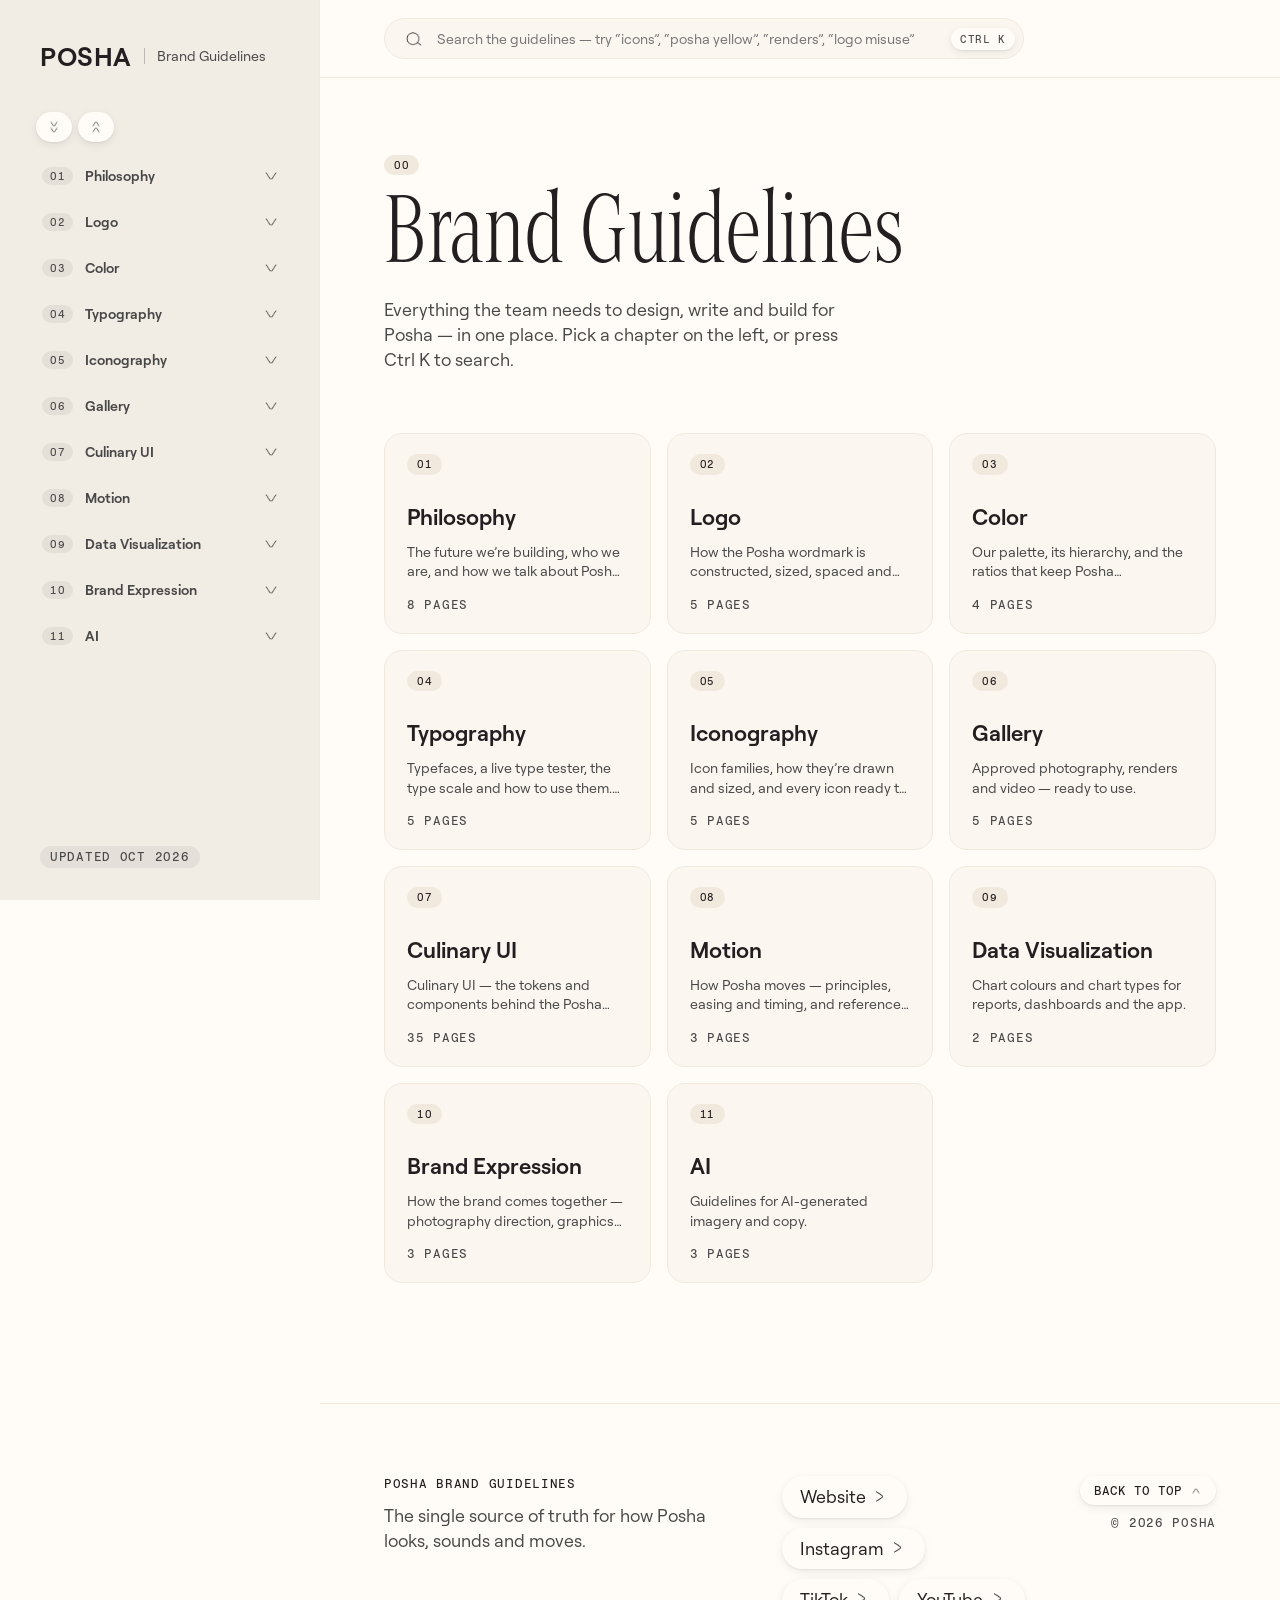
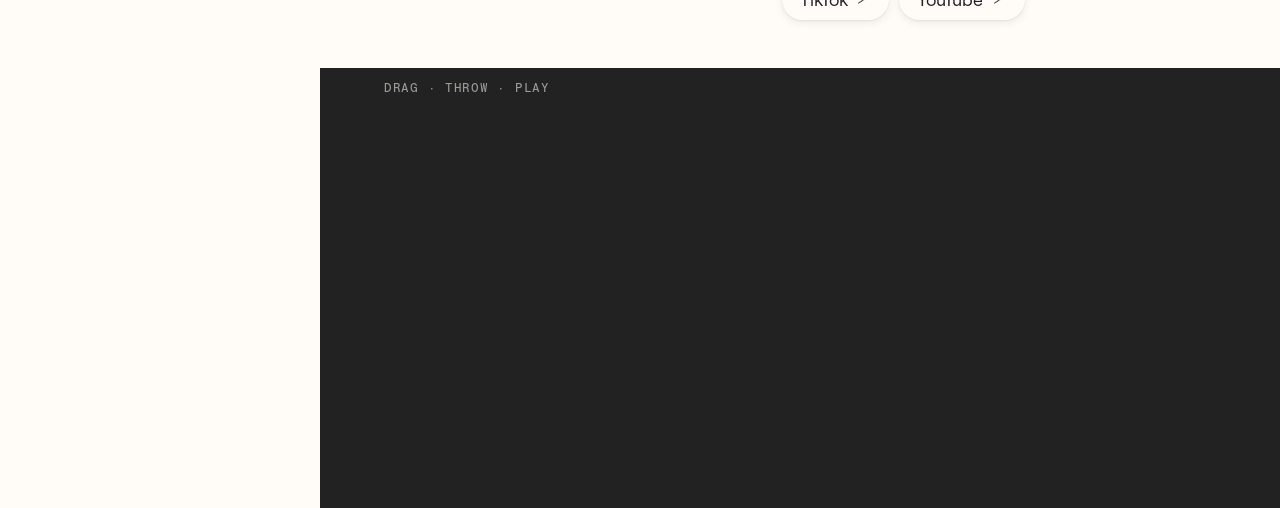
==== code/index.html @ fef98380 "Restyle the guide after the Posha app - Sidebar: light cream panel, one list, mono chapter chips, ra" ====
<!doctype html>
<html lang="en">
<head>
  <meta charset="utf-8">
  <meta name="viewport" content="width=device-width, initial-scale=1">
  <title>Posha Brand Guidelines</title>
  <meta name="description" content="Everything the team needs to design, write and build for Posha — logo, colour, typography, iconography, UI system and more.">
  <!-- Link previews (Slack, WhatsApp, iMessage, LinkedIn, X) -->
  <meta property="og:type" content="website">
  <meta property="og:site_name" content="Posha">
  <meta property="og:title" content="Posha Brand Guidelines">
  <meta property="og:description" content="Everything the team needs to design, write and build for Posha — logo, colour, typography, iconography, UI system and more.">
  <meta property="og:url" content="https://posha-brand-guidelines.vercel.app/">
  <meta property="og:image" content="https://posha-brand-guidelines.vercel.app/code/og-image.png">
  <meta property="og:image:width" content="1200">
  <meta property="og:image:height" content="630">
  <meta property="og:image:alt" content="The Posha wordmark in off-white on black, above the words Brand Guidelines">
  <meta name="twitter:card" content="summary_large_image">
  <meta name="twitter:image" content="https://posha-brand-guidelines.vercel.app/code/og-image.png">
  <link rel="icon" href="data:image/svg+xml,%3Csvg xmlns='http://www.w3.org/2000/svg' viewBox='0 0 32 32'%3E%3Crect width='32' height='32' rx='6' fill='%23231F20'/%3E%3Ctext x='16' y='22' font-family='Arial' font-weight='700' font-size='16' fill='%23FFFCF8' text-anchor='middle'%3EP%3C/text%3E%3C/svg%3E">
  <link rel="preload" href="../assets/fonts/EpikaSerifExtraCondensedPremium-Light.otf" as="font" type="font/otf" crossorigin>
  <link rel="preload" href="../assets/fonts/Roobert-Regular.otf" as="font" type="font/otf" crossorigin>
  <link rel="stylesheet" href="css/styles.css">
</head>
<body>
  <!-- Mobile top bar -->
  <header class="topbar">
    <a class="brand" href="#/" data-brand></a>
    <button class="icon-btn" id="menuBtn" aria-label="Open navigation">
      <svg viewBox="0 0 24 24" width="22" height="22"><path d="M3 7h18M3 12h18M3 17h18" stroke="currentColor" stroke-width="1.6" fill="none"/></svg>
    </button>
  </header>

  <!-- Sidebar -->
  <aside class="sidebar" id="sidebar">
    <a class="brand" href="#/" data-brand></a>
    <button class="search-trigger" id="searchBtn" type="button">
      <span class="licon licon--search" aria-hidden="true"></span>
      <span>Search</span>
      <kbd>Ctrl K</kbd>
    </button>
    <div class="nav-tools" role="group" aria-label="Menu">
      <button type="button" class="nav-all" data-nav-all="open" title="Expand all" aria-label="Expand all"><span class="licon licon--down" aria-hidden="true"></span><span class="licon licon--down" aria-hidden="true"></span></button>
      <button type="button" class="nav-all" data-nav-all="close" title="Collapse all" aria-label="Collapse all"><span class="licon licon--up" aria-hidden="true"></span><span class="licon licon--up" aria-hidden="true"></span></button>
    </div>
    <nav class="nav" id="nav" aria-label="Guidelines"></nav>
    <div class="sidebar-foot" id="sidebarFoot"></div>
  </aside>
  <div class="scrim" id="scrim"></div>

  <!-- Site-wide search bar (on every page) -->
  <div class="appbar">
    <div class="site-search" id="siteSearch">
      <label class="site-search-box">
        <span class="licon licon--search" aria-hidden="true"></span>
        <input id="searchInput" type="search" placeholder="Search the guidelines — try “icons”, “posha yellow”, “renders”, “logo misuse”" autocomplete="off"
          role="combobox" aria-expanded="false" aria-controls="searchResults" aria-label="Search the guidelines">
        <kbd>Ctrl K</kbd>
      </label>
      <ul class="search-results" id="searchResults" role="listbox" hidden></ul>
    </div>
  </div>

  <!-- Content -->
  <main class="main" id="main">
    <div class="loading">Loading…</div>
  </main>

  <!-- Footer + icon playground (same on every page) -->
  <footer class="site-footer" id="siteFooter"></footer>

  <!-- Lightbox -->
  <div class="lightbox" id="lightbox" hidden>
    <button class="lb-btn lb-close" data-lb="close" aria-label="Close">&times;</button>
    <button class="lb-btn lb-prev" data-lb="prev" aria-label="Previous">&#8592;</button>
    <div class="lb-stage" id="lbStage"></div>
    <button class="lb-btn lb-next" data-lb="next" aria-label="Next">&#8594;</button>
    <div class="lb-bar"><span id="lbCaption"></span><a id="lbOpen" target="_blank" rel="noopener">Open original <span class="licon" aria-hidden="true"></span></a></div>
  </div>

  <div class="toast" id="toast"></div>

  <script src="js/app.js"></script>
</body>
</html>
---- code/css/styles.css ----
/* ==========================================================================
   Posha Brand Portal — styles
   Brand fonts live in /assets/fonts. Swap fonts/colors in :root.
   Visual language follows the Posha app: warm off-white paper, soft rounded
   container cards, pill segmented controls with a raised white selection,
   Roobert Mono labels (always in caps), circular thumbnails.
   ========================================================================== */

/* Epika Serif Extra Condensed — H1 / H2 and accents */
@font-face { font-family: 'Epika Condensed'; src: url('../../assets/fonts/EpikaSerifExtraCondensedPremium-Light.otf') format('opentype'); font-weight: 400; font-style: normal; font-display: swap; }
@font-face { font-family: 'Epika Condensed'; src: url('../../assets/fonts/EpikaSerifExtraCondensedPremium-LightItalic.otf') format('opentype'); font-weight: 400; font-style: italic; font-display: swap; }

/* Roobert — headings and body (regular + bold) */
@font-face { font-family: 'Roobert'; src: url('../../assets/fonts/Roobert-Regular.otf') format('opentype'); font-weight: 400 500; font-style: normal; font-display: swap; }
@font-face { font-family: 'Roobert'; src: url('../../assets/fonts/Roobert-RegularItalic.otf') format('opentype'); font-weight: 400 500; font-style: italic; font-display: swap; }
@font-face { font-family: 'Roobert'; src: url('../../assets/fonts/Roobert-SemiBold.otf') format('opentype'); font-weight: 600 700; font-style: normal; font-display: swap; }
@font-face { font-family: 'Roobert'; src: url('../../assets/fonts/Roobert-SemiBoldItalic.otf') format('opentype'); font-weight: 600 700; font-style: italic; font-display: swap; }
/* Roobert Mono — labels and data, ALWAYS in caps (every mono rule below sets text-transform: uppercase) */
@font-face { font-family: 'Roobert Mono'; src: url('../../assets/fonts/RoobertMono-Medium.otf') format('opentype'); font-weight: 400 500; font-display: swap; }

:root {
  --font-display: 'Epika Condensed', 'Times New Roman', serif;
  --font-ui: 'Roobert', system-ui, -apple-system, 'Segoe UI', sans-serif;
  --font-text: 'Roobert', system-ui, -apple-system, 'Segoe UI', sans-serif;
  --font-mono: 'Roobert Mono', ui-monospace, Consolas, monospace;

  /* Type scale (Typography → Type Scale). 1rem = 16px */
  --fs-h1: 6rem;     --lh-h1: 1;      /* Epika */
  --fs-h2: 4.5rem;   --lh-h2: 1.1;    /* Epika */
  --fs-h3: 2.88rem;  --lh-h3: 1.1;    /* Roobert · Epika Italic */
  --fs-h4: 2.13rem;  --lh-h4: 1.3;    /* Roobert · Epika · Epika Italic */
  --fs-h5: 1.75rem;  --lh-h5: 1.3;    /* Roobert · Epika */
  --fs-lead: 1.38rem; --lh-lead: 1.3;
  --fs-base: 1.1rem;  --lh-base: 1.4;
  --fs-small: 0.88rem; --lh-small: 1.4;
  --fs-mono: 0.88rem; --lh-mono: 1.4;       /* Roobert Mono */
  --fs-caption: 0.75rem; --lh-caption: 1.3; /* Roobert Mono */
  --fs-micro: 0.65rem; --lh-micro: 1.4;     /* Roobert Mono */
  --track-mono: .06em;

  /* Brand palette (see database/sections/03-color.js) */
  --posha-white: #FFFCF8;   /* Primary Palette: Off-White */
  --posha-yellow: #FFBD00;
  --mid-grey: #484848;
  --light-grey: #F1F2ED;
  --warm-neutral: #F1E9DE;
  --cream: #F1ECE4;          /* Primary Palette: Cream */
  --black: #232222;          /* Primary Palette: Black */
  --paprika: #FF7600;
  --mint: #96FF94;

  --jet-black: #231F20;      /* wordmark black */
  --dark-olive: #2F3600;
  --alert-red: #FF2E20;

  /* Everything below maps to a brand colour — no off-palette values anywhere */
  --ink: var(--jet-black);
  --ink-2: var(--mid-grey);
  --muted: var(--mid-grey);
  --faint: var(--mid-grey);
  --line: var(--warm-neutral);
  --line-strong: var(--mid-grey);
  --paper: var(--posha-white);
  --sidebar: var(--jet-black);
  --hover: var(--light-grey);
  --active: var(--warm-neutral);
  --active-bar: var(--jet-black);
  --tabbar: var(--mid-grey);
  --surface: var(--light-grey);  /* image tiles, empty boxes */
  --do: var(--dark-olive);
  --dont: var(--alert-red);
  --shadow: rgba(35, 31, 32, .1); /* Jet Black at low opacity */
  --overlay: rgba(35, 31, 32, .92);

  /* App surfaces (tints of brand colours) */
  --card: color-mix(in srgb, var(--warm-neutral) 32%, var(--posha-white));      /* container cards */
  --track: var(--warm-neutral);                                                   /* segmented-control track */
  --tip: color-mix(in srgb, var(--mint) 14%, color-mix(in srgb, var(--dark-olive) 8%, var(--posha-white)));       /* sage "Prep tip" band */
  --tip-line: color-mix(in srgb, var(--mint) 22%, color-mix(in srgb, var(--dark-olive) 16%, var(--posha-white)));
  --alert: color-mix(in srgb, var(--paprika) 7%, var(--posha-white));            /* "Soaking alert" card */
  --alert-line: color-mix(in srgb, var(--paprika) 60%, var(--posha-white));
  --lift: 0 1px 2px rgba(35, 31, 32, .08), 0 3px 10px rgba(35, 31, 32, .07);    /* raised pills & buttons */

  /* Shapes */
  --r-card: 18px;
  --r-inner: 12px;
  --r-tag: 6px;
  --r-pill: 999px;

  --sidebar-w: 320px;
  --gutter: clamp(24px, 5vw, 80px);
  --indent: 38px;
}

*, *::before, *::after { box-sizing: border-box; }
html { -webkit-text-size-adjust: 100%; scroll-behavior: smooth; }
body {
  margin: 0;
  background: var(--paper);
  color: var(--ink);
  font: var(--fs-base)/var(--lh-base) var(--font-ui);
  -webkit-font-smoothing: antialiased;
}
body.no-scroll { overflow: hidden; }
img, video, iframe { display: block; max-width: 100%; }
a { color: inherit; }
button { font: inherit; color: inherit; background: none; border: 0; padding: 0; cursor: pointer; }
code { font: 0.82em var(--font-mono); text-transform: uppercase; letter-spacing: .03em; background: var(--surface); padding: 0.12em 0.4em; border-radius: var(--r-tag); word-break: break-all; }
p { margin: 0; }
p + p { margin-top: 1em; }
[hidden] { display: none !important; }

/* Roobert Mono · Caption */
.num {
  font: 400 var(--fs-caption)/1 var(--font-mono);
  text-transform: uppercase;
  color: var(--faint);
  letter-spacing: var(--track-mono);
  font-variant-numeric: tabular-nums;
}

/* ---- Brand --------------------------------------------------------------- */
.brand { display: inline-flex; align-items: center; text-decoration: none; height: 32px; }
.logo-text { font: 700 26px/1 var(--font-ui); letter-spacing: 0.02em; }
.logo-img { height: 24px; width: auto; }
.brand.has-logo .logo-text { display: none; }

/* ---- Sidebar ------------------------------------------------------------- */
.sidebar {
  position: fixed;
  inset: 0 auto 0 0;
  width: var(--sidebar-w);
  background: var(--sidebar);
  padding: 40px 28px 32px 32px;
  overflow-y: auto;
  display: flex;
  flex-direction: column;
  z-index: 30;
  scrollbar-width: thin;
  scrollbar-color: var(--mid-grey) var(--jet-black);
}
.sidebar > .brand { margin-bottom: 56px; margin-left: 8px; color: var(--posha-white); }

.search-trigger {
  display: flex; align-items: center; gap: 10px;
  width: 100%;
  margin-bottom: 16px;
  padding: 11px 16px;
  background: var(--paper);
  border: 1px solid var(--line);
  border-radius: var(--r-pill);
  color: var(--muted);
  font-size: var(--fs-small);
  text-align: left;
  transition: border-color .15s;
}
.search-trigger:hover { border-color: var(--line-strong); color: var(--ink); }
.search-trigger { display: none; } /* desktop has the search bar at the top; the menu button shows it on mobile */
.search-trigger span { flex: 1; }
.search-trigger kbd { font: var(--fs-micro) var(--font-mono); text-transform: uppercase; letter-spacing: var(--track-mono); color: var(--faint); }

/* Nav groups are small container cards, like the app's "Container A / B" */
.nav-group { background: var(--paper); border-radius: 14px; overflow: hidden; }
.nav-group + .nav-group { margin-top: 8px; }
.nav-head { display: flex; align-items: stretch; min-height: 52px; }
.nav-title {
  flex: 1;
  display: flex; align-items: center;
  padding: 0 0 0 18px;
  font-weight: 600; font-size: var(--fs-small);
  text-decoration: none;
}
.nav-toggle { width: 48px; display: grid; place-items: center; color: var(--ink); transition: transform .25s; }
.nav-head:hover { background: var(--hover); }
.open > .nav-head .nav-toggle { transform: rotate(180deg); }

.nav-sub-wrap { display: grid; grid-template-rows: 0fr; transition: grid-template-rows .28s ease; }
.open > .nav-sub-wrap { grid-template-rows: 1fr; }
.nav-sub { list-style: none; margin: 0; padding: 0 6px; overflow: hidden; }
.nav-sub > li + li { margin-top: 2px; }
.nav-sub > li:last-child { margin-bottom: 6px; } /* a margin, not padding, so the collapsed list closes fully */
.nav-sub > li > a {
  position: relative;
  display: block;
  padding: 9px 12px;
  border-radius: 10px;
  font-size: var(--fs-small);
  line-height: var(--lh-small);
  text-decoration: none;
  color: var(--ink-2);
  transition: background .15s;
}
.nav-sub > li > a:hover { background: var(--hover); color: var(--ink); }
.nav-sub > li > a.active { background: var(--active); color: var(--ink); font-weight: 600; }
/* grouped pages (page.group): a collapsible heading with its pages nested underneath */
.nav-grp-head {
  position: relative; display: block; width: 100%; padding: 9px 30px 9px 12px; border: 0; border-radius: 10px;
  background: none; text-align: left; font: 500 var(--fs-small)/var(--lh-small) var(--font-ui); color: var(--ink); cursor: pointer;
}
.nav-grp-head:hover { background: var(--hover); }
.nav-grp-head::after {
  content: ''; position: absolute; right: 14px; top: 50%;
  width: 6px; height: 6px; margin-top: -4px;
  border-right: 1.5px solid currentColor; border-bottom: 1.5px solid currentColor;
  transform: rotate(-45deg); opacity: .55; transition: transform .25s;
}
.nav-grp.is-open > .nav-grp-head::after { transform: rotate(45deg); margin-top: -5px; }
.nav-grp-wrap { display: grid; grid-template-rows: 0fr; transition: grid-template-rows .28s ease; }
.nav-grp.is-open > .nav-grp-wrap { grid-template-rows: 1fr; }
.nav-grp .nav-sub { margin: 0 0 0 18px; padding: 0 0 0 8px; border-left: 1px solid var(--line); }
.nav-grp .nav-sub > li:first-child { margin-top: 2px; }

/* pages with a third level get a small caret that turns down when open */
.nav-sub > li.has-kids > a { padding-right: 30px; }
.nav-sub > li.has-kids > a::after {
  content: ''; position: absolute; right: 14px; top: 50%;
  width: 6px; height: 6px; margin-top: -4px;
  border-right: 1.5px solid currentColor; border-bottom: 1.5px solid currentColor;
  transform: rotate(-45deg); opacity: .55; transition: transform .25s;
}
.nav-sub > li.is-open > a::after { transform: rotate(45deg); margin-top: -5px; }

/* Third level: a quiet tree — guide line, branch ticks, the active part in ink */
.nav-sub2-wrap { display: grid; grid-template-rows: 0fr; transition: grid-template-rows .28s ease; }
.nav-sub > li.is-open > .nav-sub2-wrap { grid-template-rows: 1fr; }
.nav-sub2 { list-style: none; margin: 0 0 0 22px; padding: 0 0 0 10px; overflow: hidden; border-left: 1px solid var(--line); }
.nav-sub2 li:first-child { margin-top: 4px; }
.nav-sub2 li:last-child { margin-bottom: 8px; }
.nav-sub2 a {
  position: relative; display: block;
  padding: 6px 10px; border-radius: 8px;
  font-size: var(--fs-small); line-height: 1.3;
  color: var(--mid-grey); text-decoration: none;
  transition: background .15s, color .15s;
}
.nav-sub2 a::before { content: ''; position: absolute; left: -11px; top: 50%; width: 8px; height: 1px; background: var(--line); transition: background .15s, width .15s; }
.nav-sub2 a:hover { background: var(--hover); color: var(--ink); }
.nav-sub2 a.active { color: var(--ink); font-weight: 500; background: var(--card); }
.nav-sub2 a.active::before { background: var(--ink); width: 10px; }

.sidebar-foot { margin-top: auto; padding: 32px 8px 0; }
.sidebar-foot .num { color: var(--warm-neutral); }

/* ---- Main ---------------------------------------------------------------- */
.main {
  margin-left: var(--sidebar-w);
  padding: 72px var(--gutter) 120px;
  min-height: 100vh;
  overflow-x: clip;
}
.loading { color: var(--faint); }

/* Hero — page title is H1 (Epika 6rem / 1.0) */
.hero { display: flex; flex-wrap: wrap; gap: 24px 64px; align-items: flex-end; } /* summary sits level with the foot of the title */
/* The title never shrinks below its longest word; once it and the summary can't share a row,
   the summary wraps underneath instead of overlapping the title. */
.hero-head { flex: 1 1 0; min-width: min-content; }
.hero > .hero-summary { flex: 0 1 480px; min-width: 0; padding-bottom: .35em; }
.hero .display {
  font: 400 var(--fs-h1)/var(--lh-h1) var(--font-display);
  letter-spacing: -0.005em;
  margin: 26px 0 0;
}
.hero-summary { color: var(--muted); font-size: var(--fs-base); line-height: var(--lh-base); }
.hero-summary a { color: var(--ink); }
.hero .crumb { color: var(--faint); }

.hero--stacked > .hero-head, .hero--stacked > .hero-summary { flex-basis: 100%; }
.hero--stacked .hero-summary { color: var(--ink-2); font-size: var(--fs-lead); line-height: var(--lh-lead); max-width: 460px; margin-top: 18px; }

/* Table of contents */
/* contents: a compact ruled index under the hero */
.toc { list-style: none; margin: 56px 0 0; padding: 0; display: grid; grid-template-columns: repeat(auto-fill, minmax(240px, 1fr)); column-gap: 32px; border-top: 1px solid var(--ink); }
.toc li { border-bottom: 1px solid var(--line); }
/* numbers sit on the optical centre of the title (a baseline match made the small mono numbers look dropped) */
.toc a { display: flex; align-items: center; gap: 14px; padding: 14px 0; font-size: var(--fs-base); line-height: var(--lh-base); text-decoration: none; }
.toc .num, .sub-title .num { flex: none; width: 22px; line-height: 1; position: relative; top: .08em; }
.toc a:hover { color: var(--muted); }

/* Sub-sections — titles are H5 Roobert */
.sub { margin-top: 56px; padding-top: 28px; border-top: 1px solid var(--line); scroll-margin-top: 24px; }
.sub-title { display: flex; align-items: center; gap: 18px; margin: 0; font-size: var(--fs-h5); line-height: var(--lh-h5); font-weight: 500; letter-spacing: -0.01em; }
.sub-summary { margin: 16px 0 0 var(--indent); color: var(--muted); max-width: 680px; }
.sub > .blocks { margin-top: 28px; padding-left: var(--indent); }
.section-intro { margin-top: 64px; }

.asset-hint {
  display: inline-block;
  margin: 10px 0 0 var(--indent);
  font: var(--fs-micro) var(--font-mono); text-transform: uppercase; letter-spacing: var(--track-mono);
  color: var(--faint);
  border: 1px dashed var(--line-strong);
  border-radius: var(--r-tag);
  padding: 3px 8px;
}
.view > .asset-hint { margin-left: 0; margin-top: 28px; }

.blocks > * + * { margin-top: 32px; }
.page-blocks { margin-top: 56px; }

/* Page parts (third-level sections, e.g. Iconography → Gradient Icons → Allergens) */
.part { margin-top: 88px; padding-top: 40px; border-top: 1px solid var(--line); scroll-margin-top: 96px; }
.hero + .part, .asset-hint + .part { margin-top: 64px; }
.part > .blocks { margin-top: 40px; padding-left: var(--indent); }

/* ---- Blocks -------------------------------------------------------------- */
.text { font-family: var(--font-text); }
.text--md { font-size: var(--fs-base); line-height: var(--lh-base); color: var(--ink-2); max-width: 760px; }
.text--lg { font-size: var(--fs-lead); line-height: var(--lh-lead); letter-spacing: 0.02em; color: var(--ink-2); max-width: 1080px; }
.text--sm { font-size: var(--fs-small); line-height: var(--lh-small); color: var(--muted); max-width: 640px; }
.block-heading { margin: 0; font-size: var(--fs-lead); line-height: var(--lh-lead); font-weight: 600; }
.blocks > * + .block-heading { margin-top: 56px; } /* .block-heading's margin reset otherwise glued it to the block above */
.blocks > .block-heading + * { margin-top: 16px; }
.blocks > .grid + .block-heading, .blocks > .links + .block-heading { margin-top: 64px; }
.blocks > .block-heading + .grid { margin-top: 24px; }

.figure { margin-left: 0; margin-right: 0; margin-bottom: 0; } /* top comes from the block rhythm */
.figure:first-child { margin-top: 0; }
.figure-media { position: relative; }
.figure--bg .figure-media { background: var(--bg); padding: var(--pad, clamp(24px, 5vw, 72px)); border-radius: var(--r-card); }
.figure--bg .figure-media img { width: 100%; height: auto; }
.figure--aspect .figure-media, .figure--video .figure-media { aspect-ratio: var(--aspect); }
.figure--video .figure-media { border-radius: var(--r-card); overflow: hidden; }
.figure--aspect img, .figure--aspect video, .figure--video video, .figure--video iframe { width: 100%; height: 100%; object-fit: contain; }
.figure--video iframe { border: 0; }
.figure-media .ph { min-height: 240px; }
figcaption { margin-top: 12px; font-size: var(--fs-small); line-height: var(--lh-small); color: var(--muted); }

/* Placeholder for missing media */
.ph {
  width: 100%; height: 100%;
  min-height: 140px;
  display: flex; flex-direction: column; align-items: center; justify-content: center; gap: 6px;
  padding: 16px;
  border: 1.5px dashed var(--line-strong);
  border-radius: var(--r-inner);
  background: repeating-linear-gradient(-45deg, var(--paper), var(--paper) 10px, var(--surface) 10px, var(--surface) 20px);
  color: var(--faint);
  text-align: center;
}
.ph-label { font-size: var(--fs-small); font-weight: 500; color: var(--muted); }
.ph code { background: none; font-size: var(--fs-micro); color: var(--faint); padding: 0; }

.empty { padding: 48px; border: 1.5px dashed var(--line-strong); border-radius: var(--r-card); text-align: center; color: var(--muted); }
.empty strong { display: block; color: var(--ink); margin-bottom: 6px; }

/* Media grid */
.grid { display: grid; grid-template-columns: repeat(var(--cols), minmax(0, 1fr)); gap: clamp(20px, 3.4vw, 64px) clamp(20px, 3vw, 56px); }
.tile { margin: 0; cursor: zoom-in; }
.tile-media { aspect-ratio: var(--ratio); display: flex; align-items: center; justify-content: center; overflow: hidden; }
.tile-media img, .tile-media video { width: 100%; height: 100%; object-fit: contain; transition: transform .35s ease; }
.tile:hover .tile-media img, .tile:hover .tile-media video { transform: scale(1.03); }
.tile:has(.ph) { cursor: default; }
.grid--card .tile-media { background: var(--card); border-radius: var(--r-card); }
.grid--card .tile-media img, .grid--card .tile-media video { object-fit: cover; }
.grid--cutout .tile-media img { object-fit: contain; }

/* Coded gallery tiles */
.tile--circle .tile-media img { border-radius: 50%; }
.tile--cover .tile-media { border-radius: var(--r-card); background: var(--card); }
.tile--cover .tile-media img, .tile--cover .tile-media video { object-fit: cover; }
/* Video tiles: poster + small play badge (plays muted on hover, click opens with sound) */
.tile--video .tile-media { position: relative; }
.tile--video .tile-media::after {
  content: ''; position: absolute; left: 14px; bottom: 14px; width: 34px; height: 34px; border-radius: 50%;
  background: rgba(35, 31, 32, .72) url("data:image/svg+xml,%3Csvg xmlns='http://www.w3.org/2000/svg' viewBox='0 0 24 24'%3E%3Cpath d='M9 7v10l8-5z' fill='%23FFFCF8'/%3E%3C/svg%3E") center / 20px no-repeat;
  pointer-events: none; transition: opacity .2s;
}
.tile--video:hover .tile-media::after { opacity: 0; }
.tile-cap { display: flex; flex-direction: column; gap: 3px; margin-top: 14px; }
.tile-code { font: 400 var(--fs-micro)/var(--lh-micro) var(--font-mono); text-transform: uppercase; letter-spacing: var(--track-mono); color: var(--mid-grey); }
.tile-title { font-size: var(--fs-small); line-height: 1.3; color: var(--ink); }

/* Gallery search */
.gsearch { max-width: 680px; }
.gsearch-box {
  display: flex; align-items: center; gap: 12px;
  padding: 0 8px 0 18px;
  background: var(--paper);
  border: 1px solid var(--line-strong);
  border-radius: var(--r-pill);
  transition: box-shadow .15s;
}
.gsearch-box:focus-within { box-shadow: 0 0 0 1.5px var(--ink); }
.gsearch-box input { flex: 1; min-width: 0; padding: 13px 0; border: 0; outline: none; background: none; font: var(--fs-base) var(--font-ui); color: var(--ink); }
.gsearch-box input::-webkit-search-cancel-button { display: none; }
.gsearch-clear { width: 36px; height: 36px; border-radius: 50%; font-size: 22px; color: var(--mid-grey); }
.gsearch-clear:hover { background: var(--hover); }
.gsearch-status { display: flex; flex-wrap: wrap; align-items: center; gap: 8px; min-height: 0; margin-top: 12px; font-size: var(--fs-small); color: var(--mid-grey); }
.gsearch-status:empty { margin-top: 0; }
.gsearch-chip { padding: 5px 12px; background: var(--track); border-radius: var(--r-pill); font-size: var(--fs-small); transition: background .15s, box-shadow .15s; }
.gsearch-chip em { font: normal var(--fs-micro) var(--font-mono); text-transform: uppercase; letter-spacing: var(--track-mono); margin-left: 4px; }
.gsearch-chip.is-on { background: var(--posha-white); color: var(--ink); box-shadow: var(--lift), inset 0 0 0 1px var(--line); }
.gsearch + .tabs { margin-top: 32px; }

/* Tabs */
.tab-bar { display: flex; gap: 36px; overflow-x: auto; scrollbar-width: none; }
.tab { white-space: nowrap; padding: 12px 0 10px; border-bottom: 2px solid transparent; font-size: var(--fs-base); }
/* Line tabs = the app's segmented control: warm track, raised white pill on the active tab */
.tabs--line > .tab-bar { display: flex; width: fit-content; max-width: 100%; gap: 2px; padding: 4px; background: var(--track); border-radius: var(--r-pill); }
.tabs--line .tab { padding: 9px 20px; border: 0; border-radius: var(--r-pill); color: var(--mid-grey); font-size: var(--fs-small); transition: background .2s, color .2s, box-shadow .2s; }
.tabs--line .tab:hover { color: var(--ink); }
.tabs--line .tab.is-active { background: var(--posha-white); color: var(--ink); font-weight: 500; box-shadow: var(--lift); }
.tabs--line > .tab-panel { padding-top: 40px; }
.tabs--bar > .tab-bar { background: var(--tabbar); margin: 0 calc(-1 * var(--gutter)); padding: 0 var(--gutter); }
.tabs--bar .tab { color: var(--light-grey); }
.tabs--bar .tab:hover { color: var(--posha-white); }
.tabs--bar .tab.is-active { color: var(--posha-white); font-weight: 600; border-color: var(--posha-yellow); }
.tabs--bar > .tab-panel { padding-top: clamp(48px, 8vw, 120px); }

/* Columns */
.columns { display: grid; grid-template-columns: repeat(var(--cols), minmax(0, 1fr)); gap: 48px; }

/* Color swatches */
.swatches { display: grid; grid-template-columns: repeat(var(--cols), minmax(0, 1fr)); gap: 24px; }
.swatch { display: flex; flex-direction: column; text-align: left; border: 1px solid var(--line); border-radius: var(--r-card); overflow: hidden; background: var(--card); transition: transform .2s, box-shadow .2s; }
.swatch:hover { transform: translateY(-2px); box-shadow: 0 8px 24px var(--shadow); }
.swatch-chip { aspect-ratio: 4/3; border-bottom: 1px solid var(--line); }
.swatch-meta { display: flex; flex-direction: column; gap: 4px; padding: 14px 16px 16px; font-size: var(--fs-small); }
.swatch-meta strong { font-size: var(--fs-base); font-weight: 600; margin-bottom: 4px; }
.swatch-meta em { display: inline-block; width: 64px; font: normal var(--fs-micro) var(--font-mono); text-transform: uppercase; letter-spacing: var(--track-mono); color: var(--faint); }
.swatch-note { color: var(--muted); margin-top: 6px; }

/* Palette (brand colour blocks) — one rounded card per palette, like the app's containers */
.palette { display: flex; border-radius: var(--r-card); overflow: hidden; }
.pitem { display: flex; flex-direction: column; min-width: 0; }
.palette--weighted .chip { height: clamp(200px, 26vw, 380px); border: 1px solid var(--line); border-right-width: 0; }
.palette--weighted .pitem:first-child .chip { border-radius: var(--r-card) 0 0 var(--r-card); }
.palette--weighted .pitem:last-child .chip { border-right-width: 1px; border-radius: 0 var(--r-card) var(--r-card) 0; }
/* grid palettes: separate tiles with a gap and small corners (overrides the single rounded card above) */
/* up to --cols tiles per row, but never narrower than 150px — fewer columns instead of colliding values */
.palette--grid { display: grid; grid-template-columns: repeat(auto-fill, minmax(max(150px, calc((100% - (var(--cols) - 1) * 16px) / var(--cols) - 1px)), 1fr)); gap: 16px; border-radius: 0; overflow: visible; }
.palette--grid .chip { aspect-ratio: var(--ratio); border-radius: var(--r-tag); box-shadow: inset 0 0 0 1px rgba(35, 31, 32, .08); } /* hairline keeps White / Off-White visible */

/* name + old name */
.chip-head { display: flex; flex-direction: column; gap: 3px; }
.chip-alias { font-size: .82em; letter-spacing: .04em; text-transform: uppercase; opacity: .75; }
.chip--center .chip-head { align-items: center; text-align: center; }

/* Page-wide tint scale — a vertical slider fixed beside the colour blocks (same build as the icon size slider).
   Full colour at the top, lightest tint at the bottom; it fades in while a palette is on screen. */
.view.has-trail { padding-right: 64px; }
.trail {
  --t: 1; --pad: 14px;
  position: fixed; z-index: 9; top: 50%; right: max(12px, calc(var(--gutter) / 2 - 36px));
  display: flex; flex-direction: column; align-items: center; gap: 10px;
  padding: 12px 10px 10px 6px;
  background: rgba(255, 252, 248, .94); backdrop-filter: blur(8px);
  border: 1px solid var(--line); border-radius: 18px; box-shadow: var(--lift);
  opacity: 0; visibility: hidden; transform: translate(10px, -50%);
  transition: opacity .3s ease, transform .3s ease, visibility 0s linear .3s;
}
.trail.is-shown { opacity: 1; visibility: visible; transform: translate(0, -50%); transition: opacity .3s ease, transform .3s ease, visibility 0s; }
.trail-k, .trail-value { font: var(--fs-micro)/1 var(--font-mono); letter-spacing: var(--track-mono); text-transform: uppercase; color: var(--mid-grey); }
.trail-value { min-width: 4ch; text-align: center; color: var(--ink); }
.trail-scale { display: flex; gap: 6px; height: 240px; }
.trail-marks { position: relative; width: 24px; margin: var(--pad) 0; }
.trail-mark { position: absolute; right: 0; bottom: calc(var(--p) * 100%); height: 18px; padding: 0; transform: translateY(50%); }
.trail-mark em { font: normal var(--fs-micro)/18px var(--font-mono); letter-spacing: .02em; color: var(--mid-grey); transition: color .2s; }
.trail-mark:hover em, .trail-mark.is-on em { color: var(--ink); }
.trail-track { position: relative; width: 16px; background: var(--track); border-radius: 8px; overflow: hidden; cursor: ns-resize; touch-action: none; outline: none; }
.trail-track:focus-visible { box-shadow: 0 0 0 2px var(--ink); }
.trail-fill {
  position: absolute; left: 0; right: 0; bottom: 0;
  height: calc(var(--pad) * 2 + var(--t) * (100% - var(--pad) * 2));
  background: var(--ink); border-radius: 8px;
  transition: height .45s cubic-bezier(.34, 1.3, .5, 1);
}
.trail.is-dragging .trail-fill { transition: none; }
.trail-handle { position: absolute; left: 50%; top: 12px; width: 8px; height: 4px; margin-left: -4px; border-radius: 2px; background: var(--posha-white); }
.chip-values b { font-weight: inherit; }
.chip {
  position: relative;
  min-width: 0;
  display: flex; flex-direction: column; justify-content: space-between;
  padding: clamp(10px, 1.1vw, 18px);
  text-align: left;
  font: 400 clamp(10px, 0.82vw, 13px)/1.45 var(--font-mono);
  text-transform: uppercase;
  letter-spacing: 0.04em;
  cursor: copy;
  transition: background-color .45s ease, color .3s ease, filter .15s;
}
.chip--light { color: var(--jet-black); }
.chip--dark { color: var(--posha-white); }
/* Secondary palette: smaller, softer text so the colours lead (Jet Black / Posha White at reduced opacity) */
.palette--grid .chip { font-size: clamp(9px, 0.68vw, 11px); }
.palette--grid .chip-name { font-size: 1.1em; }
.palette .chip--light { color: rgba(35, 31, 32, 0.55); }
.palette .chip--dark { color: rgba(255, 252, 248, 0.62); }
.chip-name { text-transform: uppercase; font-size: 1.15em; line-height: 1.2; }
.chip-values { display: flex; flex-direction: column; }
.chip-values span { display: flex; } /* label column + value; long values (PMS) wrap at spaces */
.chip-values em { flex: none; }
.chip-values b { min-width: 0; overflow-wrap: anywhere; } /* last resort: wrap inside the tile, never over the edge */
.chip-values em { display: inline-block; min-width: 4.6em; font-style: normal; }
.palette--end .chip-values { align-self: flex-end; }
.chip--center .chip-head { align-self: center; }
.chip--center .chip-values { align-self: stretch; font-size: 0.78em; }
.chip--center .chip-values em { min-width: 3.6em; }
/* the app's floating white "Modify" pill */
.chip-copy {
  position: absolute; top: 10px; right: 10px;
  padding: 5px 10px;
  font: var(--fs-micro) var(--font-mono); letter-spacing: var(--track-mono); text-transform: uppercase;
  background: var(--posha-white); color: var(--ink);
  border-radius: var(--r-pill); box-shadow: var(--lift);
  opacity: 0; transition: opacity .15s;
  pointer-events: none;
}
.chip--center .chip-copy { display: none; }
.chip:hover, .gradient:hover { filter: brightness(1.03); }
.chip:hover .chip-copy, .gradient:hover .chip-copy { opacity: 1; }
.is-copied .chip-copy { opacity: 1; background: var(--ink); color: var(--posha-white); }
.is-copied .chip-copy::after { content: 'ied ✓'; }

/* Gradient cards */
.gcards { display: grid; grid-template-columns: repeat(var(--cols), minmax(0, 1fr)); gap: 28px 20px; max-width: 1180px; }
.gcard { margin: 0; }
.gcard-swatch { position: relative; display: block; width: 100%; aspect-ratio: 1.45; border-radius: var(--r-tag); overflow: hidden; cursor: copy; transition: transform .25s ease, box-shadow .25s ease; }
.gcard-swatch:hover { transform: translateY(-3px); box-shadow: 0 14px 30px var(--shadow); }
.gcard-swatch img { position: absolute; inset: 0; width: 100%; height: 100%; object-fit: cover; }
/* fine film grain */
.gcard-swatch::after {
  content: ''; position: absolute; inset: 0; pointer-events: none; opacity: .22; mix-blend-mode: overlay;
  background-image: url("data:image/svg+xml,%3Csvg xmlns='http://www.w3.org/2000/svg' width='160' height='160'%3E%3Cfilter id='n'%3E%3CfeTurbulence type='fractalNoise' baseFrequency='.9' numOctaves='2' stitchTiles='stitch'/%3E%3CfeColorMatrix values='0 0 0 0 0.5 0 0 0 0 0.5 0 0 0 0 0.5 0 0 0 1 0'/%3E%3C/filter%3E%3Crect width='100%25' height='100%25' filter='url(%23n)'/%3E%3C/svg%3E");
}
.gcard figcaption { display: flex; flex-direction: column; gap: 4px; margin-top: 12px; }
.gcard-num { font: var(--fs-caption) var(--font-mono); text-transform: uppercase; color: var(--ink); }
.gcard-stops { font: var(--fs-micro) var(--font-mono); letter-spacing: .04em; color: var(--mid-grey); text-transform: uppercase; }
.gcard-name { font-size: var(--fs-small); color: var(--ink); }
.gcard-swatch:hover .chip-copy { opacity: 1; }

/* Icon sets — icons sit on soft container cards */
.icon-group + .icon-group { margin-top: 72px; }
.icon-group-title { margin: 0 0 32px; font-size: var(--fs-h5); line-height: var(--lh-h5); font-weight: 400; letter-spacing: -0.01em; }
.icon-grid { display: grid; grid-template-columns: repeat(var(--cols), minmax(0, 1fr)); gap: clamp(14px, 2vw, 28px); max-width: 980px; }
.icon-card {
  position: relative;
  aspect-ratio: 1;
  display: flex; align-items: center; justify-content: center;
  background: var(--card);
  border: 1px solid var(--line);
  border-radius: var(--r-card);
  cursor: pointer;
  transition: background .2s, border-color .15s, box-shadow .2s;
  outline: none;
}
.icon-card:hover, .icon-card:focus-visible, .icon-card.is-open { background: var(--paper); box-shadow: 0 10px 28px var(--shadow); }
.icon-card:focus-visible { box-shadow: 0 0 0 2px var(--ink); }
.icon-card.is-open { z-index: 5; }
.icon-name {
  position: absolute; top: 12px; left: 14px; right: 14px;
  font: 400 var(--fs-micro)/1.3 var(--font-mono); letter-spacing: var(--track-mono); text-transform: uppercase;
  color: var(--faint);
  white-space: nowrap; overflow: hidden; text-overflow: ellipsis;
}
.icon-art { width: 54%; height: 54%; display: flex; align-items: center; justify-content: center; transition: transform .25s; }
.icon-art img { max-width: 100%; max-height: 100%; object-fit: contain; }
.icon-art .ph { min-height: 0; padding: 4px; }
.icon-card:hover .icon-art { transform: scale(1.05); }
.icon-dl {
  position: absolute; right: 10px; bottom: 10px;
  width: 32px; height: 32px; display: grid; place-items: center;
  border-radius: 50%;
  color: var(--ink); background: var(--posha-white);
  box-shadow: var(--lift);
  opacity: 0; transition: opacity .15s, background .15s;
}
.icon-card:hover .icon-dl, .icon-card:focus-visible .icon-dl, .icon-card.is-open .icon-dl { opacity: 1; }
.icon-card.is-open .icon-dl { background: var(--ink); color: var(--posha-white); }
.icon-menu {
  position: absolute; top: calc(100% - 4px); right: 8px;
  min-width: 200px;
  padding: 6px;
  background: var(--paper);
  border: 1px solid var(--line);
  border-radius: 14px;
  box-shadow: 0 16px 40px var(--shadow);
  z-index: 10;
  cursor: default;
}
.icon-menu--left { right: auto; left: 8px; }
.icon-menu > a, .icon-menu > button, .icon-menu > span {
  white-space: nowrap;
  display: flex; justify-content: space-between; align-items: center; gap: 16px;
  width: 100%; padding: 10px 12px;
  border-radius: 9px;
  font-size: var(--fs-small); text-align: left; text-decoration: none;
}
.icon-menu > a:hover, .icon-menu > button:hover { background: var(--hover); }
.icon-menu em { font: normal var(--fs-micro) var(--font-mono); text-transform: uppercase; letter-spacing: var(--track-mono); color: var(--faint); }
.icon-menu .is-disabled { color: var(--faint); cursor: not-allowed; }
@media (hover: none) { .icon-dl { opacity: 1; } }

/* Logo download cards (reuse the icon card + menu) */
.logo-grid { display: grid; grid-template-columns: repeat(var(--cols), minmax(0, 1fr)); gap: 24px; max-width: 640px; }
.blocks > .figure + .logo-grid { margin-top: 120px; } /* let the main wordmark breathe */
.logo-grid + .links { margin-top: 32px; max-width: 640px; }
/* small version of a logo, sitting just under the large one */
.logo-grid--small { max-width: 300px; }
.logo-grid--small .logo-card { aspect-ratio: 3 / 2; }
.logo-grid--small .logo-card .icon-art { width: 38%; margin-top: 30px; } /* sits clear of the two-line label */
.blocks > .figure + .logo-grid--small { margin-top: 40px; }
.blocks > .logo-grid--small + .logo-grid { margin-top: 96px; }
/* Transparency checkerboards (brand colours only) */
.logo-card.checker { background: repeating-conic-gradient(var(--light-grey) 0 25%, var(--posha-white) 0 50%) 0 0 / 16px 16px; }
.logo-card.checker--dark { background: repeating-conic-gradient(var(--mid-grey) 0 25%, var(--jet-black) 0 50%) 0 0 / 16px 16px; }
.logo-card { aspect-ratio: 1; }
.logo-card .icon-art { width: 64%; height: auto; }
.logo-card .icon-art img { width: 100%; height: auto; }
.logo-card .icon-name { top: 16px; left: 18px; font-size: var(--fs-caption); color: var(--mid-grey); }
.logo-card .icon-name em { display: block; margin-top: 4px; font-style: normal; letter-spacing: .04em; }
.logo-card .icon-dl { opacity: 1; right: 12px; bottom: 12px; }
.logo-card.is-dark { border-color: transparent; }
.logo-card.is-dark .icon-name { color: var(--warm-neutral); }
.logo-card:hover .icon-art { transform: none; }

/* Wordmark diagrams */
.diagram { display: block; width: 100%; height: auto; }
.diagram-figure { max-width: 1080px; }
.diagram text { font-family: var(--font-mono); text-transform: uppercase; text-anchor: middle; dominant-baseline: central; }
.dg-x { font-size: 84px; }
.dg-label { font-size: 66px; fill: var(--jet-black); }
.dg-small { font-size: 50px; fill: var(--mid-grey); letter-spacing: 2px; }
.diagram-figure + .columns { max-width: 1080px; margin-top: 40px; }

/* Misuse */
.bullets { margin-left: 0; margin-right: 0; margin-bottom: 0; /* top comes from the block rhythm */ padding-left: 22px; max-width: 760px; font-size: var(--fs-small); line-height: 1.6; color: var(--ink-2); }
.bullets:first-child { margin-top: 0; }
.bullets li::marker { color: var(--mid-grey); }
.misuse { display: grid; grid-template-columns: repeat(var(--cols), minmax(0, 1fr)); gap: 56px 40px; max-width: 900px; }
.blocks > .bullets + .misuse { margin-top: 64px; }
.misuse-item { margin: 0; }
.misuse-card { position: relative; aspect-ratio: 1; display: flex; align-items: center; justify-content: center; background: var(--paper); border: 1px solid var(--alert-line); border-radius: var(--r-card); overflow: hidden; }
.misuse-card .diagram { width: 86%; }
.misuse-x {
  position: absolute; top: 18px; left: 18px;
  width: 30px; height: 30px; border-radius: 50%;
  background: var(--alert-red);
}
.misuse-x::before, .misuse-x::after { content: ''; position: absolute; left: 50%; top: 50%; width: 14px; height: 2px; background: var(--posha-white); }
.misuse-x::before { transform: translate(-50%, -50%) rotate(45deg); }
.misuse-x::after { transform: translate(-50%, -50%) rotate(-45deg); }
.misuse-item figcaption { margin-top: 16px; font-size: var(--fs-small); line-height: var(--lh-small); color: var(--ink); }

/* Section titles — H3 Epika Italics */
.display-heading { margin: 0; font: italic 400 var(--fs-h3)/var(--lh-h3) var(--font-display); letter-spacing: -0.01em; }
.blocks > .display-heading + * { margin-top: 40px; }
.blocks > * + .display-heading { margin-top: 80px; }

/* Scaling matrix */
.smx-wrap { container-type: inline-size; padding-bottom: 8px; }
.smx { display: grid; grid-template-rows: auto auto auto auto; max-width: 1180px; --u: min(var(--scale), 100cqi / var(--units)); }
.smx-icon { grid-row: 1; display: flex; align-items: flex-end; justify-content: center; padding: 0 4px 22px; min-width: 0; }
.smx-icon img { width: calc(var(--sz) * var(--u)); height: auto; aspect-ratio: 1; object-fit: contain; }
.smx-tick { grid-row: 2; position: relative; height: 1px; background: var(--mid-grey); opacity: .45; }
.smx-tick::before, .smx-tick.is-last::after { content: ''; position: absolute; top: -6px; width: 1px; height: 13px; background: var(--mid-grey); }
.smx-tick::before { left: 0; }
.smx-tick.is-last::after { right: 0; }
.smx-size { grid-row: 3; padding: 22px 0 0; text-align: center; font-size: clamp(11px, 2.4cqi, 22px); white-space: nowrap; color: var(--mid-grey); }
.smx-group { grid-row: 4; position: relative; margin: 48px 6px 0; padding-bottom: 14px; text-align: center; font: var(--fs-caption) var(--font-mono); text-transform: uppercase; letter-spacing: var(--track-mono); color: var(--mid-grey); }
.smx-group::after { content: ''; position: absolute; left: 0; right: 0; bottom: 0; height: 7px; border: 1px solid var(--mid-grey); border-top: 0; opacity: .45; transform: scaleY(-1); }

/* Size explorer — drag the vertical scale; the icon pops to its size on a fixed, faint grid */
.ssl { --t: 0; --pad: 16px; display: flex; gap: 16px; max-width: 1180px; padding: 16px; background: var(--card); border: 1px solid var(--line); border-radius: var(--r-card); }
.ssl + .smx-wrap { margin-top: 72px; }
.ssl-stage { --k: 3; position: relative; flex: 1; min-width: 0; min-height: 420px; display: grid; place-items: center; padding: 48px 24px 120px; /* room for the readout below the largest icon */ background: var(--paper); border-radius: var(--r-inner); overflow: hidden; }
/* the grid never moves: one cell = 4 icon px at the current scale, fading out towards the edges */
.ssl-stage::before {
  content: ''; position: absolute; inset: 0; pointer-events: none;
  background-image: linear-gradient(to right, rgba(35, 31, 32, .07) 1px, transparent 1px), linear-gradient(to bottom, rgba(35, 31, 32, .07) 1px, transparent 1px);
  background-size: calc(var(--k) * 4px) calc(var(--k) * 4px);
  background-position: center;
  -webkit-mask-image: radial-gradient(closest-side, #000 40%, transparent 100%);
  mask-image: radial-gradient(closest-side, #000 40%, transparent 100%);
}
/* the icon's artboard: resizes with a soft overshoot ("smart animate") while the icons cross over */
.ssl-frame {
  position: relative; z-index: 1; width: 72px; height: 72px;
  outline: 1px dashed rgba(35, 31, 32, .22); outline-offset: 0;
  transition: width .55s cubic-bezier(.34, 1.36, .5, 1), height .55s cubic-bezier(.34, 1.36, .5, 1);
}
.ssl-dim { position: absolute; left: 100%; top: -1px; margin-left: 8px; font: var(--fs-micro)/1 var(--font-mono); letter-spacing: var(--track-mono); text-transform: uppercase; color: var(--mid-grey); opacity: .7; }
.ssl-icon { position: absolute; inset: 0; width: 100%; height: 100%; object-fit: contain; transform-origin: 50% 60%; }
.ssl-icon.is-in { animation: ssl-in .5s cubic-bezier(.3, 1.4, .5, 1) both; }
.ssl-icon.is-out { animation: ssl-out .32s ease-in both; }
@keyframes ssl-in {
  0% { opacity: 0; transform: scale(var(--from, .6)); filter: blur(3px); }
  55% { opacity: 1; filter: blur(0); }
  100% { opacity: 1; transform: none; }
}
@keyframes ssl-out {
  to { opacity: 0; transform: scale(.82); filter: blur(2px); }
}
.ssl-read { position: absolute; left: 22px; bottom: 20px; z-index: 2; display: flex; flex-direction: column; gap: 4px; }
.ssl-k, .ssl-meta { font: var(--fs-caption)/var(--lh-caption) var(--font-mono); letter-spacing: var(--track-mono); text-transform: uppercase; color: var(--mid-grey); }
.ssl-num { font: 400 var(--fs-h3)/var(--lh-h3) var(--font-ui); letter-spacing: -0.01em; color: var(--ink); font-variant-numeric: tabular-nums; }
.ssl-read.is-swap .ssl-num, .ssl-read.is-swap .ssl-meta { animation: ssl-read .4s cubic-bezier(.3, 1.2, .5, 1) both; }
@keyframes ssl-read { from { opacity: 0; transform: translateY(6px); } }
.ssl-hint { position: absolute; top: 18px; right: 20px; font: var(--fs-micro) var(--font-mono); letter-spacing: var(--track-mono); text-transform: uppercase; color: var(--mid-grey); opacity: .6; }

/* the scale: + on top, − at the bottom, a warm track filling in ink from the bottom */
.ssl-control { flex: none; display: flex; flex-direction: column; align-items: flex-end; gap: 8px; }
.ssl-step { width: 56px; height: 36px; margin-right: 0; border-radius: var(--r-pill); font-size: 20px; line-height: 1; color: var(--mid-grey); transition: background .15s, color .15s; }
.ssl-step:hover { background: var(--track); color: var(--ink); }
.ssl-scale { flex: 1; display: flex; gap: 10px; min-height: 300px; }
.ssl-marks { position: relative; width: 26px; margin: var(--pad) 0; }
.ssl-mark { position: absolute; right: 0; bottom: calc(var(--p) * 100%); width: 6px; height: 12px; transform: translateY(50%); }
.ssl-mark::after { content: ''; position: absolute; right: 0; top: 50%; width: 6px; height: 1px; background: var(--mid-grey); opacity: .4; transition: opacity .2s, width .2s; }
.ssl-mark em { position: absolute; right: 12px; top: 50%; transform: translateY(-50%); font: normal var(--fs-micro)/1 var(--font-mono); letter-spacing: .02em; color: var(--mid-grey); transition: color .2s; }
.ssl-mark:hover::after, .ssl-mark.is-on::after { opacity: 1; width: 9px; }
.ssl-mark.is-on em, .ssl-mark:hover em { color: var(--ink); }
.ssl-track {
  position: relative; width: 56px; flex: none;
  background: var(--track); border-radius: 18px; overflow: hidden;
  cursor: ns-resize; touch-action: none; outline: none;
}
.ssl-track:focus-visible { box-shadow: 0 0 0 2px var(--ink); }
.ssl-fill {
  position: absolute; left: 0; right: 0; bottom: 0;
  height: calc(var(--pad) * 2 + var(--t) * (100% - var(--pad) * 2));
  background: var(--ink); border-radius: 18px;
  transition: height .45s cubic-bezier(.34, 1.3, .5, 1);
}
.ssl.is-dragging .ssl-fill { transition: none; }
.ssl-handle { position: absolute; left: 50%; top: 14px; /* centred on the stop the fill is at */ width: 22px; height: 4px; margin-left: -11px; border-radius: 2px; background: var(--posha-white); box-shadow: var(--lift); }

/* Icon construction */
.construct-figure { max-width: 900px; }
.diagram .construct-label { font: 600 .62px var(--font-ui); letter-spacing: .03px; text-transform: uppercase; text-anchor: end; fill: var(--jet-black); }
.construct-figure + .columns { max-width: 900px; margin-top: 40px; }

/* Icon style principles */
.iprinciples { display: grid; grid-template-columns: repeat(3, minmax(0, 1fr)); gap: 56px 48px; }
.iprinciple { margin: 0; }
.iprinciple-art { aspect-ratio: 1; }
.principle-art { width: 100%; height: 100%; display: block; overflow: visible; }
.iprinciple figcaption { display: flex; flex-direction: column; gap: 10px; margin-top: 8px; padding-top: 20px; border-top: 1px solid var(--line-strong); }
.iprinciple-num { font: var(--fs-caption) var(--font-mono); text-transform: uppercase; letter-spacing: var(--track-mono); color: var(--alert-red); }
.iprinciple-title { font: 400 var(--fs-mono)/var(--lh-mono) var(--font-mono); letter-spacing: var(--track-mono); text-transform: uppercase; color: var(--ink); }
.iprinciple p { font-size: var(--fs-small); line-height: 1.55; color: var(--mid-grey); max-width: 360px; }

/* Old models timeline */
.mtl { display: grid; grid-template-columns: repeat(var(--n), minmax(0, 1fr)); padding-top: 24px; }
.mtl-item { position: relative; margin: 0; outline: none; cursor: zoom-in; }
.mtl-media { height: clamp(120px, 13vw, 190px); display: flex; align-items: flex-end; justify-content: center; padding: 0 10px 22px; }
.mtl-media img { max-width: 100%; max-height: 100%; width: auto; height: auto; object-fit: contain; transition: transform .35s ease; }
.mtl-item:hover .mtl-media img, .mtl-item:focus-visible .mtl-media img { transform: translateY(-6px); }
.mtl-rail { position: relative; height: 4px; background: var(--ink); }
.mtl-item.is-first .mtl-rail { border-radius: 2px 0 0 2px; }
.mtl-item.is-last .mtl-rail { border-radius: 0 2px 2px 0; }
.mtl-dot { position: absolute; left: 50%; top: 50%; width: 14px; height: 14px; border-radius: 50%; background: var(--ink); border: 3px solid var(--paper); transform: translate(-50%, -50%); transition: background .2s, transform .2s; }
.mtl-item:hover .mtl-dot, .mtl-item:focus-visible .mtl-dot { background: var(--posha-yellow); transform: translate(-50%, -50%) scale(1.25); }
.mtl-cap { display: flex; flex-direction: column; align-items: center; gap: 6px; margin: 0; padding: 22px 6px 0; text-align: center; }
.mtl-year { font: 400 clamp(var(--fs-h4), 3.4vw, var(--fs-h3))/1 var(--font-display); color: var(--ink); }
.mtl-model { font: var(--fs-micro)/var(--lh-micro) var(--font-mono); letter-spacing: var(--track-mono); text-transform: uppercase; color: var(--mid-grey); }

/* Story card: fades in on hover / keyboard focus */
.mtl-pop {
  position: absolute; left: 50%; bottom: calc(100% - 20px); z-index: 6;
  width: 300px; padding: 18px 20px 16px;
  background: var(--paper); border: 1px solid var(--line); border-radius: var(--r-card); box-shadow: 0 18px 40px var(--shadow);
  font-size: var(--fs-small); line-height: 1.55; color: var(--ink-2); text-align: left; cursor: default;
  opacity: 0; visibility: hidden; transform: translate(-50%, 8px);
  transition: opacity .28s ease, transform .28s ease, visibility 0s linear .28s;
}
.mtl-item.is-first .mtl-pop { left: 0; transform: translate(0, 8px); }
.mtl-item.is-last .mtl-pop { left: auto; right: 0; transform: translate(0, 8px); }
.mtl-item:hover .mtl-pop, .mtl-item:focus-within .mtl-pop { opacity: 1; visibility: visible; transform: translate(-50%, 0); transition: opacity .28s ease, transform .28s ease, visibility 0s; }
.mtl-item.is-first:hover .mtl-pop, .mtl-item.is-first:focus-within .mtl-pop,
.mtl-item.is-last:hover .mtl-pop, .mtl-item.is-last:focus-within .mtl-pop { transform: translate(0, 0); }
.mtl-pop-head { display: block; margin-bottom: 8px; font: var(--fs-caption) var(--font-mono); letter-spacing: var(--track-mono); text-transform: uppercase; color: var(--ink); }
.mtl-pop p + p { margin-top: .6em; }
.mtl-dl { display: inline-flex; align-items: center; gap: 6px; margin-top: 14px; padding: 7px 14px; font: var(--fs-caption) var(--font-mono); letter-spacing: var(--track-mono); text-transform: uppercase; color: var(--ink); text-decoration: none; background: var(--posha-white); border-radius: var(--r-pill); box-shadow: var(--lift); }
.mtl-dl:hover { background: var(--ink); color: var(--posha-white); }
@media (max-width: 1100px) {
  .mtl { grid-template-columns: repeat(3, minmax(0, 1fr)); row-gap: 56px; }
}
@media (hover: none), (max-width: 700px) {
  /* touch screens: the story sits under each model instead of a hover card */
  .mtl { grid-template-columns: repeat(2, minmax(0, 1fr)); row-gap: 48px; column-gap: 16px; }
  .mtl-pop, .mtl-item.is-first .mtl-pop, .mtl-item.is-last .mtl-pop { position: static; width: auto; margin-top: 14px; padding: 0; background: none; border: 0; box-shadow: none; opacity: 1; visibility: visible; transform: none; }
  .mtl-pop-head { display: none; }
}

/* Photoshoots */
.shoot-head { display: grid; gap: 14px; max-width: 760px; }
.shoot-num { font: var(--fs-caption) var(--font-mono); letter-spacing: var(--track-mono); text-transform: uppercase; color: var(--mid-grey); }
.shoot-brief { font-size: var(--fs-base); line-height: 1.55; color: var(--ink-2); }
.shoot-meta { display: flex; flex-wrap: wrap; gap: 8px; }
/* the app's "OPTIONAL" tag */
.shoot-meta span { padding: 4px 9px; background: var(--track); border-radius: var(--r-tag); font: var(--fs-micro)/var(--lh-micro) var(--font-mono); letter-spacing: var(--track-mono); text-transform: uppercase; color: var(--mid-grey); }
.blocks > .shoot-head + .pshoot { margin-top: 40px; }
.blocks > .pshoot + .shoot-head { margin-top: 120px; }
.pshoot { display: grid; grid-template-columns: repeat(3, minmax(0, 1fr)); grid-auto-rows: clamp(150px, 16.5vw, 250px); gap: 16px; }
.pshoot-item { position: relative; margin: 0; overflow: hidden; border-radius: var(--r-card); background: var(--surface); }
.pshoot-item .tile-media { position: absolute; inset: 0; aspect-ratio: auto; }
.pshoot-item .tile-media img { width: 100%; height: 100%; object-fit: cover; }
.pshoot-cap {
  position: absolute; left: 12px; bottom: 12px; margin: 0; padding: 8px 14px;
  background: rgba(255, 252, 248, .94); border-radius: var(--r-pill); box-shadow: var(--lift);
  opacity: 0; transform: translateY(4px); transition: opacity .2s, transform .2s; pointer-events: none;
}
.pshoot-item:hover .pshoot-cap, .pshoot-item.is-flash .pshoot-cap { opacity: 1; transform: none; }

/* 12-column image mosaic */
.mosaic { display: grid; grid-template-columns: repeat(12, minmax(0, 1fr)); gap: 40px 32px; align-items: center; }
.mosaic-item { margin: 0; }
.mosaic-media img { width: 100%; height: auto; border-radius: var(--r-card); }
.mosaic-item figcaption { margin-top: 12px; font: var(--fs-caption) var(--font-mono); letter-spacing: var(--track-mono); text-transform: uppercase; color: var(--mid-grey); }

/* Type tester — one container card, app-style controls */
.tt { border: 1px solid var(--line); border-radius: var(--r-card); background: var(--paper); }
.tt-bar { position: sticky; top: 82px; /* sits just under the site search bar */ z-index: 5; display: flex; flex-wrap: wrap; align-items: center; gap: 14px 20px; padding: 16px 18px; background: var(--card); border-bottom: 1px solid var(--line); border-radius: var(--r-card) var(--r-card) 0 0; }
.tt-input { flex: 1 1 340px; display: flex; align-items: center; padding: 0 6px 0 18px; background: var(--paper); border: 1px solid var(--line); border-radius: var(--r-pill); transition: box-shadow .15s; }
.tt-input input { flex: 1; min-width: 0; padding: 11px 0; border: 0; outline: none; background: none; font: var(--fs-base) var(--font-ui); color: var(--ink); }
.tt-input:focus-within { box-shadow: 0 0 0 1.5px var(--ink); }
.tt-clear { width: 32px; height: 32px; border-radius: 50%; font-size: 20px; color: var(--mid-grey); }
.tt-controls { display: flex; align-items: center; gap: 14px; flex-wrap: wrap; }
.tt-size { display: flex; align-items: center; gap: 8px; }
.tt-size input[type=range] { width: 130px; accent-color: var(--ink); }
.tt-size output { min-width: 48px; font: var(--fs-caption) var(--font-mono); text-transform: uppercase; color: var(--mid-grey); text-align: right; }
.tt-size .tt-btn { background: var(--track); }
/* segmented control: warm track, raised white pill */
.tt-group { display: flex; gap: 2px; padding: 3px; background: var(--track); border-radius: var(--r-pill); }
.tt-btn { width: 34px; height: 34px; display: grid; place-items: center; border-radius: 50%; font-size: 18px; color: var(--mid-grey); transition: background .15s, color .15s, box-shadow .15s; }
.tt-btn:hover { color: var(--ink); }
.tt-group .tt-btn { height: 30px; width: 36px; border-radius: var(--r-pill); }
.tt-btn.is-on, .tt-group .tt-btn.is-on { color: var(--ink); background: var(--posha-white); box-shadow: var(--lift); }
.tt-btn[data-tt="theme"] { background: var(--track); }
.tt-btn[data-tt="theme"].is-on { background: var(--ink); color: var(--posha-white); box-shadow: none; }
.tt-samples { flex-basis: 100%; display: flex; flex-wrap: wrap; gap: 8px; }
.tt-chip { padding: 6px 13px; background: var(--paper); border: 1px solid var(--line); border-radius: var(--r-pill); font-size: var(--fs-small); color: var(--mid-grey); transition: border-color .15s, color .15s, box-shadow .15s; }
.tt-chip:hover { color: var(--ink); box-shadow: var(--lift); }

.tt-row { padding: 26px 22px 34px; border-bottom: 1px solid var(--line); transition: background .3s, color .3s; }
.tt-row:last-child { border-bottom: 0; border-radius: 0 0 var(--r-card) var(--r-card); }
.tt-head { display: flex; align-items: baseline; gap: 14px; margin-bottom: 18px; }
.tt-role { font: var(--fs-caption) var(--font-mono); letter-spacing: var(--track-mono); text-transform: uppercase; color: var(--mid-grey); min-width: 150px; }
.tt-name { font-size: var(--fs-small); font-weight: 600; }
.tt-style { margin-left: auto; padding: 6px 12px; border: 1px solid var(--line); border-radius: var(--r-pill); background: var(--paper); font: var(--fs-small) var(--font-ui); color: var(--ink); }
.tt-style--fixed { border-color: transparent; color: var(--mid-grey); }
.tt-preview { min-height: 1.1em; color: var(--ink); white-space: pre-wrap; overflow-wrap: anywhere; transition: font-size .18s ease; }

/* Letters: rise softly into place with a fade, leave by fading up and closing the gap */
.tt-preview .ch.in, .tt-preview .ch.out { display: inline-block; white-space: pre; }
/* Mostly a soft fade: a barely-there lift, no overshoot */
.tt-preview .ch.in { opacity: 0; animation: tt-in .6s cubic-bezier(.25, .1, .25, 1) forwards; }
.tt-preview .ch.out { overflow: hidden; vertical-align: bottom; animation: tt-out .38s ease-out forwards; }
@keyframes tt-in {
  0% { opacity: 0; transform: translateY(.04em); filter: blur(1px); }
  40% { opacity: .35; }
  100% { opacity: 1; transform: none; filter: blur(0); }
}
@keyframes tt-out {
  0% { opacity: .6; }
  100% { opacity: 0; max-width: 0; }
}

.tt--dark .tt-row { background: var(--jet-black); border-bottom-color: var(--mid-grey); }
.tt--dark .tt-preview, .tt--dark .tt-name { color: var(--posha-white); }
.tt--dark .tt-role, .tt--dark .tt-style--fixed { color: var(--warm-neutral); }
.tt--dark .tt-style:not(.tt-style--fixed) { background: var(--jet-black); color: var(--posha-white); border-color: var(--mid-grey); }

/* Type scale */
.tscale { border-top: 1px solid var(--line); }
.ts-group { margin: 0; padding: 56px 0 16px; font: var(--fs-caption)/var(--lh-caption) var(--font-mono); letter-spacing: var(--track-mono); text-transform: uppercase; color: var(--mid-grey); border-bottom: 1px solid var(--line); }
.ts-group:first-child { padding-top: 24px; }
.ts-row { display: grid; grid-template-columns: minmax(220px, 30%) minmax(0, 1fr); align-items: center; gap: 24px 40px; padding: 36px 0; border-bottom: 1px solid var(--line); }
.ts-meta { display: flex; flex-direction: column; gap: 6px; }
.ts-role { font-size: var(--fs-base); font-weight: 600; color: var(--ink); }
.ts-font { font: var(--fs-caption)/var(--lh-caption) var(--font-mono); letter-spacing: var(--track-mono); text-transform: uppercase; color: var(--mid-grey); }
/* the app's "Per serving nutrients" row: mono label over value, thin dividers */
.ts-stats { display: flex; width: fit-content; margin: 12px 0 0; }
.ts-stats div { padding: 0 16px; border-left: 1px solid var(--line); }
.ts-stats div:first-child { padding-left: 0; border-left: 0; }
.ts-stats dt { font: var(--fs-micro)/var(--lh-micro) var(--font-mono); letter-spacing: var(--track-mono); text-transform: uppercase; color: var(--mid-grey); }
.ts-stats dd { margin: 2px 0 0; font: var(--fs-caption)/var(--lh-caption) var(--font-mono); letter-spacing: .03em; text-transform: uppercase; color: var(--ink); }
.ts-sample { color: var(--ink); overflow-wrap: anywhere; }

/* Design tokens table (UI System): name · visual · one column per app or theme */
.tokens { border-top: 1px solid var(--line); }
.tk-row { display: grid; grid-template-columns: minmax(200px, 1.3fr) minmax(0, 2fr) repeat(var(--n), minmax(84px, .5fr)); align-items: center; gap: 12px 24px; padding: 16px 0; border-bottom: 1px solid var(--line); }
.tk-head { padding: 12px 0; font: var(--fs-micro)/var(--lh-micro) var(--font-mono); letter-spacing: var(--track-mono); text-transform: uppercase; color: var(--mid-grey); }
.tk-id { display: flex; flex-direction: column; align-items: flex-start; gap: 4px; min-width: 0; }
.tk-name { padding: 0; border: 0; background: none; text-align: left; font: var(--fs-caption)/var(--lh-caption) var(--font-mono); letter-spacing: .03em; color: var(--ink); overflow-wrap: anywhere; cursor: copy; }
.tk-name:hover { text-decoration: underline; }
.tk-note { font-size: var(--fs-small); line-height: var(--lh-small); color: var(--muted); }
.tk-val { font: var(--fs-caption)/var(--lh-caption) var(--font-mono); letter-spacing: .03em; color: var(--ink-2); }
.tk-vis { display: flex; align-items: center; gap: 8px; min-height: 28px; }
.tk-bar { display: block; height: 20px; min-width: 1px; background: var(--posha-yellow); border-radius: 2px; }
.tk-radius { display: block; width: 64px; height: 64px; background: var(--card); border: solid var(--ink); border-width: 1.5px 0 0 1.5px; }
.tk-border { display: block; width: 100%; max-width: 160px; border-top: 0 solid var(--ink); }
.tk-size { display: block; background: var(--ink); border-radius: 3px; }
.tk-shadow { display: block; width: 88px; height: 56px; margin: 8px 0; background: #fff; border-radius: 12px; }
.tk-chip { display: block; width: 44px; height: 28px; border-radius: 6px; border: 1px solid rgba(35, 31, 32, .12); }

/* Live Culinary UI component previews (UI System) */
.cui-embed { border: 1px solid var(--line); border-radius: var(--r-card); overflow: hidden; background: var(--card); }
.cui-bar { display: flex; flex-wrap: wrap; align-items: center; gap: 10px 12px; padding: 12px 14px; border-bottom: 1px solid var(--line); }
.cui-seg { display: inline-flex; padding: 3px; border-radius: var(--r-pill); background: var(--track); }
.cui-seg button { padding: 6px 14px; border: 0; border-radius: var(--r-pill); background: none; font: var(--fs-caption)/var(--lh-caption) var(--font-mono); letter-spacing: var(--track-mono); text-transform: uppercase; color: var(--ink-2); cursor: pointer; }
.cui-seg button[aria-pressed="true"] { background: var(--paper); color: var(--ink); box-shadow: var(--lift); }
.cui-open { margin-left: auto; font: var(--fs-caption)/var(--lh-caption) var(--font-mono); letter-spacing: var(--track-mono); text-transform: uppercase; color: var(--ink); text-decoration: none; }
.cui-open:hover { text-decoration: underline; }
.cui-frame { display: block; width: 100%; height: 320px; border: 0; background: var(--paper); }
.code-sample { margin-left: 0; margin-right: 0; margin-bottom: 0; padding: 20px 24px; overflow-x: auto; max-width: 900px; background: var(--jet-black); color: var(--posha-white); border-radius: var(--r-inner); font: var(--fs-small)/1.6 ui-monospace, Menlo, Consolas, monospace; }
.code-sample code { all: unset; white-space: pre; }

/* Gradient recipe, drawn like a design tool's Gradient panel */
.gb { display: grid; grid-template-columns: minmax(0, .8fr) minmax(0, 1.4fr) minmax(0, .9fr); gap: 20px; max-width: 1180px; }
.gb-step { margin: 0; display: flex; flex-direction: column; gap: 14px; padding: 20px; background: var(--card); border: 1px solid var(--line); border-radius: var(--r-tag); }
.gb-step figcaption { display: flex; gap: 10px; align-items: baseline; font-size: var(--fs-small); font-weight: 600; color: var(--ink); }
.gb-anchors { display: flex; flex-direction: column; gap: 10px; }
.gb-anchor { display: grid; grid-template-columns: 36px 1fr; grid-template-rows: auto auto; column-gap: 12px; align-items: center; font-size: var(--fs-small); }
.gb-anchor .gb-chip { grid-row: span 2; width: 36px; height: 36px; border-radius: 4px; box-shadow: inset 0 0 0 1px rgba(35, 31, 32, .1); }
.gb-anchor strong { font-weight: 500; line-height: 1.2; }
.gb-anchor .num { font-size: var(--fs-micro); }
.gb-panel { padding: 14px 16px 10px; background: var(--paper); border: 1px solid var(--line); border-radius: 4px; box-shadow: var(--lift); }
.gb-panel-head { display: flex; flex-wrap: wrap; align-items: center; gap: 8px 18px; margin-bottom: 16px; font: var(--fs-caption)/1.2 var(--font-mono); letter-spacing: var(--track-mono); text-transform: uppercase; color: var(--ink); }
.gb-panel-head > span:first-child { margin-right: auto; font-weight: 600; }
.gb-field { display: inline-flex; align-items: center; gap: 6px; }
.gb-field em { font-style: normal; color: var(--mid-grey); opacity: .8; }
.gb-types { display: inline-flex; gap: 2px; padding: 2px; border-radius: 4px; background: var(--track); }
.gb-types i { display: grid; place-items: center; width: 26px; height: 20px; border-radius: 3px; color: var(--mid-grey); }
.gb-types i svg { width: 18px; height: 13px; }
.gb-types i.is-on { background: var(--paper); color: var(--ink); box-shadow: var(--lift); }
.gb-radio { display: inline-flex; align-items: center; gap: 5px; color: var(--mid-grey); }
.gb-radio::before { content: ''; width: 9px; height: 9px; border-radius: 50%; border: 1.2px solid currentColor; box-sizing: border-box; }
.gb-radio.is-on { color: var(--ink); }
.gb-radio.is-on::before { background: radial-gradient(circle, currentColor 0 2.2px, transparent 2.6px); }
.gb-canvas { position: relative; overflow: hidden; aspect-ratio: 1.9; border-radius: 3px; box-shadow: inset 0 0 0 1px rgba(35, 31, 32, .1); }
.gb-point { position: absolute; width: 16px; height: 16px; border-radius: 50%; border: 2.5px solid #fff; box-shadow: 0 0 0 1px rgba(35, 31, 32, .55), 0 2px 6px rgba(0, 0, 0, .25); transform: translate(-50%, -50%); }
.gb-point.is-sel { width: 20px; height: 20px; box-shadow: 0 0 0 1.5px var(--ink), 0 2px 6px rgba(0, 0, 0, .25); }
.gb-spread { position: absolute; width: var(--r); aspect-ratio: 1; border: 1px dashed rgba(255, 255, 255, .9); border-radius: 50%; transform: translate(-50%, -50%); pointer-events: none; }
.gb-panel-foot { display: flex; gap: 18px; margin-top: 10px; font: var(--fs-caption)/1.2 var(--font-mono); letter-spacing: var(--track-mono); text-transform: uppercase; color: var(--ink); }
.gb-note { margin: 0; font-size: var(--fs-small); line-height: var(--lh-small); color: var(--muted); }
.gb-result { position: relative; aspect-ratio: 1.45; border-radius: var(--r-tag); overflow: hidden; }
.gb-result svg { position: absolute; inset: 0; width: 100%; height: 100%; }
.gb-result span { position: absolute; left: 12px; bottom: 10px; font: var(--fs-caption)/1 var(--font-mono); letter-spacing: var(--track-mono); text-transform: uppercase; color: #fff; text-shadow: 0 1px 2px rgba(0, 0, 0, .3); }
@media (max-width: 1100px) { .gb { grid-template-columns: minmax(0, 1fr); max-width: 640px; } } /* stack 01 → 02 → 03 in reading order */

/* Statements: the brand's big lines (vision, tagline), set on a cream panel */
/* Line breaking: no stranded single words. Headings and big lines balance; body text avoids orphans. */
h1, h2, h3, h4, .display, .sub-title, .block-heading, .principles strong, .statement-text { text-wrap: balance; }
p, li, dd, figcaption, .hero-summary, .sub-summary, .note, .tk-note { text-wrap: pretty; }

/* set straight on the page — big type, no panel */
.statement { margin-left: 0; margin-right: 0; margin-bottom: 0; padding: 0; max-width: 1000px; }
.statement--center { text-align: center; margin-left: auto; margin-right: auto; }
.statement-label { margin-bottom: 12px; font: var(--fs-caption)/var(--lh-caption) var(--font-mono); letter-spacing: var(--track-mono); text-transform: uppercase; color: var(--mid-grey); }
.statement-text { margin: 0; color: var(--ink); text-wrap: balance; }
.statement--display .statement-text { font: 400 clamp(2.4rem, 5.4vw, 4.5rem)/1.04 var(--font-display); letter-spacing: -0.005em; }
.statement--ui .statement-text { font: 400 clamp(1.5rem, 2.8vw, 2.13rem)/1.3 var(--font-ui); max-width: 900px; }
.statement--center.statement--ui .statement-text { margin: 0 auto; }
.statement-text strong { font-weight: 700; }
.statement-sub { margin: 14px 0 0; max-width: 680px; font-size: var(--fs-base); line-height: var(--lh-base); color: var(--ink-2); }
.statement--center .statement-sub { margin-left: auto; margin-right: auto; }
.blocks > .statement + .statement { margin-top: 32px; }

/* Do / Don't rule boxes — Do = the app's sage "Prep tip", Don't = the orange "alert" card */
.rules { display: grid; grid-template-columns: repeat(2, minmax(0, 1fr)); gap: 20px; }
.rule-box { padding: 28px 32px 32px; background: var(--tip); border: 1px solid var(--tip-line); border-radius: var(--r-card); }
.rule-box--dont { background: var(--alert); border-color: var(--alert-line); }
.rule-label { display: block; margin-bottom: 16px; font: var(--fs-caption) var(--font-mono); letter-spacing: var(--track-mono); text-transform: uppercase; color: var(--dark-olive); }
.rule-box--dont .rule-label { color: var(--ink); }
.rule-box ul { margin: 0; padding-left: 18px; display: flex; flex-direction: column; gap: 8px; }
.rule-box li { font-size: var(--fs-small); line-height: var(--lh-small); color: var(--ink-2); }

/* Type specimens */
.specimen { display: grid; grid-template-columns: 220px minmax(0, 1fr); gap: 32px; padding: 32px 0; border-top: 1px solid var(--line); }
.specimen:first-child { border-top: 0; padding-top: 0; }
.specimen-meta { display: flex; flex-direction: column; gap: 6px; font-size: var(--fs-small); color: var(--muted); }
.specimen-meta strong { color: var(--ink); font-size: var(--fs-base); font-weight: 600; }
.specimen-sample { font-size: var(--fs-h2); line-height: 1.1; overflow-wrap: anywhere; }

/* Do / Don't */
.dodont { display: grid; grid-template-columns: repeat(var(--cols), minmax(0, 1fr)); gap: 32px; }
.dd { margin: 0; }
.dd-media { aspect-ratio: 4/3; background: var(--card); display: flex; align-items: center; justify-content: center; border-radius: var(--r-card); border: 1px solid var(--tip-line); overflow: hidden; }
.dd--dont .dd-media { border-color: var(--alert-line); }
.dd-media img { max-height: 100%; object-fit: contain; }
.dd-label { display: block; font: var(--fs-caption) var(--font-mono); letter-spacing: var(--track-mono); text-transform: uppercase; color: var(--do); margin-bottom: 4px; }
.dd--dont .dd-label { color: var(--dont); }

/* Principles list */
.principles { list-style: none; margin-left: 0; margin-right: 0; margin-bottom: 0; /* top comes from the block rhythm */ padding: 0; display: grid; grid-template-columns: repeat(var(--cols), minmax(0, 1fr)); gap: 40px 48px; }
.principles:first-child { margin-top: 0; }
.principles li { border-top: 1px solid var(--ink); padding-top: 18px; }
.principles strong { display: block; margin: 14px 0 8px; font-size: var(--fs-lead); line-height: var(--lh-lead); font-weight: 500; }
.principles p { font-size: var(--fs-small); line-height: var(--lh-small); color: var(--muted); }
.principles p strong { display: inline; margin: 0; font-size: inherit; line-height: inherit; font-weight: 600; color: var(--ink); } /* bold inside a description stays inline */

/* Links */
.links { display: grid; grid-template-columns: repeat(auto-fill, minmax(260px, 1fr)); gap: 14px; }
.link-card { display: flex; justify-content: space-between; align-items: center; gap: 16px; padding: 18px 20px; background: var(--card); border: 1px solid var(--line); border-radius: var(--r-card); text-decoration: none; transition: background .15s, box-shadow .15s; }
.link-card:hover { background: var(--paper); box-shadow: 0 8px 24px var(--shadow); }
.link-card strong { display: block; font-weight: 500; }
.link-card em { display: block; font-style: normal; font-size: var(--fs-small); color: var(--muted); }
.link-card .arrow { flex: none; width: 34px; height: 34px; display: grid; place-items: center; border-radius: 50%; background: var(--posha-white); box-shadow: var(--lift); font-size: 16px; }

/* Notes & placeholders — info = sage "Prep tip" band, warn = orange "alert" card */
.note { padding: 18px 22px; background: var(--tip); border: 1px solid var(--tip-line); border-radius: var(--r-card); max-width: 760px; }
.note strong { display: block; margin-bottom: 4px; }
.note p { font-size: var(--fs-small); line-height: var(--lh-small); }
.note--warn { position: relative; padding: 20px 24px 20px 64px; background: var(--alert); border-color: var(--alert-line); }
.note--warn strong { font-size: var(--fs-lead); line-height: var(--lh-lead); font-weight: 500; }
/* a strong "!" badge so warnings can't be skimmed past */
.note--warn::before {
  content: '!'; position: absolute; left: 22px; top: 20px; width: 28px; height: 28px; border-radius: 50%;
  display: grid; place-items: center; background: var(--paprika); color: var(--posha-white);
  font: 600 var(--fs-base)/1 var(--font-ui);
}
.blocks > .note + .logo-grid--small { margin-top: 24px; }

/* Key facts row — mono label over value, thin dividers (the app's nutrient row) */
.facts { display: flex; flex-wrap: wrap; gap: 16px 40px; margin-left: 0; margin-right: 0; margin-bottom: 0; /* top comes from the block rhythm */ padding: 18px 0; border-top: 1px solid var(--line); border-bottom: 1px solid var(--line); max-width: 900px; }
.facts div { padding: 0; } /* spaced columns, no dividers — wraps cleanly onto a second row */
.facts dt { font: var(--fs-micro)/var(--lh-micro) var(--font-mono); letter-spacing: var(--track-mono); text-transform: uppercase; color: var(--mid-grey); }
.facts dd { margin: 4px 0 0; font-size: var(--fs-small); font-weight: 500; color: var(--ink); }

/* Collections — a shared folder: tags, an "open" button and preview frames, in one container card */
.coll { padding: 16px; background: var(--card); border: 1px solid var(--line); border-radius: var(--r-card); max-width: 1100px; }
.coll-head { display: flex; flex-wrap: wrap; align-items: center; justify-content: space-between; gap: 12px; margin-bottom: 14px; }
.coll-tags { display: flex; flex-wrap: wrap; gap: 6px; }
.coll-tag { padding: 4px 9px; background: var(--track); border-radius: var(--r-tag); font: var(--fs-micro)/var(--lh-micro) var(--font-mono); letter-spacing: var(--track-mono); text-transform: uppercase; color: var(--mid-grey); }
.coll-tag--key { background: var(--tip); color: var(--dark-olive); box-shadow: inset 0 0 0 1px var(--tip-line); }
.coll-tag--low { background: transparent; box-shadow: inset 0 0 0 1px var(--line-strong); opacity: .7; }
.coll-link {
  display: inline-flex; align-items: center; gap: 10px; padding: 6px 6px 6px 16px;
  background: var(--ink); color: var(--posha-white); border-radius: var(--r-pill);
  font-size: var(--fs-small); font-weight: 500; text-decoration: none; transition: background .15s;
}
.coll-link:hover { background: var(--mid-grey); }
.coll-arrow { width: 26px; height: 26px; display: grid; place-items: center; border-radius: 50%; background: var(--posha-white); color: var(--ink); font-size: 13px; }
.coll-grid { display: grid; grid-template-columns: repeat(6, minmax(0, 1fr)); gap: 8px; }
.coll-item { margin: 0; border-radius: var(--r-inner); overflow: hidden; background: var(--surface); }
.coll-item .tile-media { aspect-ratio: 5 / 4; }
.coll-item .tile-media img { object-fit: cover; }
.coll-foot { margin-top: 12px; font-size: var(--fs-small); color: var(--mid-grey); }
@media (max-width: 900px) { .coll-grid { grid-template-columns: repeat(3, minmax(0, 1fr)); } }

/* Minimum size, at actual size */
.minsize { display: grid; grid-template-columns: repeat(2, minmax(0, 1fr)); gap: 16px; max-width: 760px; }
.minsize-cell { display: flex; flex-direction: column; gap: 6px; padding: 22px 24px 24px; background: var(--card); border: 1px solid var(--line); border-radius: var(--r-card); }
.minsize-k { font: var(--fs-caption)/var(--lh-caption) var(--font-mono); letter-spacing: var(--track-mono); text-transform: uppercase; color: var(--mid-grey); }
.minsize-art { display: flex; flex-direction: column; align-items: flex-start; gap: 8px; min-height: 64px; justify-content: center; margin: 14px 0 10px; }
.minsize-art img { height: auto; }
/* a dimension line exactly as wide as the logo */
.minsize-dim { position: relative; height: 7px; border: 1px solid var(--mid-grey); border-top: 0; opacity: .55; }
.minsize-v { font-size: var(--fs-base); font-weight: 600; }
.minsize-sub { font-size: var(--fs-small); color: var(--mid-grey); }
.todo { padding: 28px; border: 1.5px dashed var(--line-strong); border-radius: var(--r-card); color: var(--muted); max-width: 760px; }
.todo .num { display: block; margin-bottom: 10px; }
.todo-box { display: grid; place-items: center; aspect-ratio: 3.6/1; background: var(--card); border: 1px solid var(--line); border-radius: var(--r-card); }
.todo-box .num { font-size: var(--fs-micro); }
.divider { border: 0; border-top: 1px solid var(--line); }

/* Pager */
.pager { display: grid; grid-template-columns: 1fr 1fr; gap: 24px; margin-top: 120px; padding-top: 32px; border-top: 1px solid var(--line); }
.pager a { display: flex; flex-direction: column; gap: 10px; padding: 20px 0; text-decoration: none; font-size: var(--fs-lead); line-height: var(--lh-lead); }
.pager a:hover span:last-child { text-decoration: underline; text-underline-offset: 4px; }
.pager-next { text-align: right; align-items: flex-end; }

/* Home — chapter titles are H4 Epika */
/* chapter tiles: cream cards with a mono number chip, like the app's cards */
.home-grid { display: grid; grid-template-columns: repeat(auto-fill, minmax(260px, 1fr)); gap: 16px; margin-top: 56px; }
.home-card { display: flex; flex-direction: column; gap: 10px; padding: 20px 22px 22px; background: var(--card); border: 1px solid var(--line); border-radius: var(--r-card); text-decoration: none; transition: box-shadow .2s, transform .2s, background .2s; }
.home-card:hover { background: var(--posha-white); box-shadow: 0 10px 28px var(--shadow); transform: translateY(-2px); }
.home-head { display: flex; margin-bottom: 18px; }
.home-head .num { padding: 5px 10px; border-radius: var(--r-pill); background: var(--track); font-size: var(--fs-micro); line-height: 1; color: var(--ink); }
.home-title { font: 600 var(--fs-lead)/var(--lh-lead) var(--font-ui); color: var(--ink); }
.home-summary { color: var(--muted); font-size: var(--fs-small); line-height: var(--lh-small); display: -webkit-box; -webkit-line-clamp: 2; -webkit-box-orient: vertical; overflow: hidden; }
.home-meta { margin-top: auto; padding-top: 8px; }

/* ---- Footer + playground ------------------------------------------------- */
.site-footer { margin-left: var(--sidebar-w); padding: 72px var(--gutter) 0; border-top: 1px solid var(--line); background: var(--paper); }
.sf-top { display: grid; grid-template-columns: minmax(0, 1.4fr) minmax(0, 1fr) auto; gap: 32px 48px; align-items: start; }
.sf-label { display: block; margin-bottom: 12px; font: var(--fs-caption) var(--font-mono); letter-spacing: var(--track-mono); text-transform: uppercase; color: var(--ink); }
.sf-brand p { max-width: 360px; font-size: var(--fs-base); color: var(--mid-grey); }
.sf-links { display: flex; flex-direction: column; gap: 8px; }
.sf-links a, .sf-todo { font-size: var(--fs-lead); line-height: var(--lh-lead); text-decoration: none; color: var(--ink); width: fit-content; }
.sf-links a:hover { text-decoration: underline; text-underline-offset: 4px; }
.sf-todo { color: var(--mid-grey); opacity: .6; cursor: default; }
.sf-meta { display: flex; flex-direction: column; align-items: flex-end; gap: 10px; font: var(--fs-caption) var(--font-mono); letter-spacing: var(--track-mono); text-transform: uppercase; color: var(--mid-grey); }
.sf-top-btn { font: inherit; text-transform: inherit; color: var(--ink); padding: 7px 14px; background: var(--posha-white); border-radius: var(--r-pill); box-shadow: var(--lift); }
.sf-top-btn:hover { background: var(--ink); color: var(--posha-white); }

.pg-stage { position: relative; height: 440px; margin: 48px calc(-1 * var(--gutter)) 0; overflow: hidden; background: var(--black); user-select: none; -webkit-user-select: none; }
.pg-hint { position: absolute; top: 12px; left: var(--gutter); font: var(--fs-caption) var(--font-mono); letter-spacing: var(--track-mono); text-transform: uppercase; color: var(--posha-white); opacity: .55; pointer-events: none; }
.pg-body {
  position: absolute; left: 0; top: 0;
  transform: translate3d(-9999px, 0, 0); /* hidden until the first frame places it */
  will-change: transform;
  touch-action: none;                    /* drag icons on touch screens; the empty stage still scrolls */
  cursor: grab;
  user-select: none; -webkit-user-drag: none;
  transition: filter .2s;
}
.pg-body.is-grabbed { cursor: grabbing; filter: drop-shadow(0 14px 18px rgba(35, 31, 32, .18)); z-index: 2; }
.pg-logo { height: auto; }

/* ---- Overlays ------------------------------------------------------------ */
.lightbox { position: fixed; inset: 0; z-index: 100; background: var(--overlay); display: flex; align-items: center; justify-content: center; }
.lb-stage { width: 100%; height: 100%; display: flex; align-items: center; justify-content: center; padding: 64px 96px 80px; }
.lb-stage img, .lb-stage video { max-width: 100%; max-height: 100%; object-fit: contain; border-radius: var(--r-inner); }
.lb-btn { position: absolute; color: var(--posha-white); font-size: 26px; width: 56px; height: 56px; opacity: .7; z-index: 2; }
.lb-btn:hover { opacity: 1; }
.lb-close { top: 12px; right: 12px; font-size: 36px; }
.lb-prev { left: 16px; top: 50%; transform: translateY(-50%); }
.lb-next { right: 16px; top: 50%; transform: translateY(-50%); }
.lb-bar { position: absolute; left: 0; right: 0; bottom: 0; display: flex; justify-content: space-between; padding: 20px 28px; color: var(--warm-neutral); font: var(--fs-caption) var(--font-mono); letter-spacing: var(--track-mono); text-transform: uppercase; }
.lb-bar a { color: var(--posha-yellow); text-decoration: none; }

/* Site-wide search bar */
.appbar {
  position: sticky; top: 0; z-index: 26;
  margin-left: var(--sidebar-w);
  padding: 18px var(--gutter);
  background: rgba(255, 252, 248, .94); backdrop-filter: blur(8px);
  border-bottom: 1px solid var(--line);
}
.site-search { position: relative; max-width: 640px; }
.site-search-box {
  display: flex; align-items: center; gap: 12px;
  padding: 0 8px 0 18px;
  background: var(--card);
  border: 1px solid var(--line);
  border-radius: var(--r-pill);
  color: var(--mid-grey);
  transition: box-shadow .15s, background .15s;
}
.site-search-box:focus-within { background: var(--paper); box-shadow: 0 0 0 1.5px var(--ink); color: var(--ink); }
.site-search-box input { flex: 1; min-width: 0; padding: 11px 0; border: 0; outline: none; background: none; font: var(--fs-small) var(--font-ui); color: var(--ink); }
.site-search-box input::-webkit-search-cancel-button { display: none; }
.site-search-box kbd { font: var(--fs-micro) var(--font-mono); text-transform: uppercase; letter-spacing: var(--track-mono); color: var(--mid-grey); background: var(--posha-white); box-shadow: var(--lift); border-radius: var(--r-pill); padding: 4px 9px; white-space: nowrap; }
.site-search-box:focus-within kbd { display: none; }

/* results read like the app's ingredient rows: round thumb, name + grey line, thin dividers */
.search-results {
  position: absolute; top: calc(100% + 8px); left: 0; right: 0;
  list-style: none; margin: 0; padding: 6px;
  max-height: min(70vh, 560px); overflow-y: auto;
  background: var(--paper);
  border: 1px solid var(--line);
  border-radius: var(--r-card);
  box-shadow: 0 20px 48px var(--shadow);
}
.search-results li + li a { box-shadow: 0 -1px 0 var(--line); }
.search-results a { display: flex; align-items: center; gap: 14px; padding: 9px 12px; border-radius: var(--r-inner); text-decoration: none; }
.search-results a.is-sel, .search-results a:hover { background: var(--card); box-shadow: none; }
.search-results li:has(a.is-sel) + li a, .search-results li:has(a:hover) + li a { box-shadow: none; }
.sr-thumb { flex: none; width: 42px; height: 42px; display: grid; place-items: center; background: var(--surface); border-radius: 50%; overflow: hidden; }
.sr-thumb img { width: 100%; height: 100%; object-fit: cover; }
.sr-thumb i { width: 100%; height: 100%; display: block; }
.sr-thumb b { font: 400 var(--fs-caption) var(--font-mono); color: var(--mid-grey); text-transform: uppercase; }
.sr-text { flex: 1; min-width: 0; display: flex; flex-direction: column; gap: 2px; }
.sr-text strong { font-weight: 500; font-size: var(--fs-small); white-space: nowrap; overflow: hidden; text-overflow: ellipsis; }
.sr-crumb { font: var(--fs-micro) var(--font-mono); text-transform: uppercase; letter-spacing: var(--track-mono); color: var(--mid-grey); white-space: nowrap; overflow: hidden; text-overflow: ellipsis; }
.sr-text em { font-style: normal; font-size: var(--fs-small); color: var(--mid-grey); white-space: nowrap; overflow: hidden; text-overflow: ellipsis; }
.sr-kind { flex: none; font: var(--fs-micro) var(--font-mono); letter-spacing: var(--track-mono); text-transform: uppercase; color: var(--mid-grey); background: var(--track); border-radius: var(--r-tag); padding: 3px 8px; }
.search-hint, .search-empty { padding: 10px 12px 8px; font-size: var(--fs-small); color: var(--mid-grey); }

/* Landing on a search result: briefly highlight it */
.is-flash { animation: flash 2.4s ease; }
@keyframes flash { 0%, 60% { box-shadow: 0 0 0 3px var(--posha-yellow); } 100% { box-shadow: 0 0 0 3px transparent; } }

.toast { position: fixed; bottom: 24px; left: 50%; transform: translate(-50%, 20px); background: var(--ink); color: var(--posha-white); padding: 10px 18px; border-radius: var(--r-pill); font-size: var(--fs-small); opacity: 0; pointer-events: none; transition: .2s; z-index: 120; }
.toast.show { opacity: 1; transform: translate(-50%, 0); }

/* ---- Responsive ---------------------------------------------------------- */
.topbar, .scrim { display: none; }

@media (max-width: 1200px) {
  .grid { grid-template-columns: repeat(var(--cols-md), minmax(0, 1fr)); }
  .swatches, .principles { grid-template-columns: repeat(auto-fill, minmax(200px, 1fr)); }
}

@media (max-width: 900px) {
  :root {
    --indent: 0px; --gutter: 20px;
    /* headings step down on small screens; body and mono sizes stay as specified */
    --fs-h1: 4rem; --fs-h2: 3.25rem; --fs-h3: 2.4rem; --fs-h4: 1.9rem;
  }
  .topbar {
    display: flex; justify-content: space-between; align-items: center;
    position: fixed; inset: 0 0 auto 0; height: 60px; padding: 0 12px 0 20px;
    background: rgba(255, 252, 248, .92); backdrop-filter: blur(8px);
    border-bottom: 1px solid var(--line); z-index: 20;
  }
  .topbar .logo-text { font-size: 22px; }
  .icon-btn { width: 44px; height: 44px; display: grid; place-items: center; }
  .sidebar { transform: translateX(-100%); transition: transform .28s ease; width: min(320px, 86vw); padding: 28px 16px; box-shadow: 0 0 40px var(--shadow); }
  .sidebar > .brand { margin-bottom: 32px; }
  .nav-open .sidebar { transform: none; }
  .nav-open .scrim { display: block; position: fixed; inset: 0; background: rgba(35, 31, 32, .45); z-index: 25; }
  .main { margin-left: 0; padding-top: 48px; }
  .site-footer { margin-left: 0; padding-top: 48px; }
  .sf-top { grid-template-columns: 1fr; }
  .sf-meta { align-items: flex-start; }
  .pg-stage { height: 360px; }
  .appbar { margin: 60px 0 0; top: 60px; padding: 12px var(--gutter); }
  .site-search-box kbd { display: none; }
  .search-trigger { display: flex; }
  .hero > .hero-head, .hero > .hero-summary { flex-basis: 100%; }
  .toc { margin-top: 40px; }
  .sub { scroll-margin-top: 72px; margin-top: 64px; }
  .part { scroll-margin-top: 140px; margin-top: 64px; }
  .specimen { grid-template-columns: 1fr; gap: 16px; }
  .columns { grid-template-columns: 1fr; }
  .tab-bar { gap: 24px; }
  .tabs--line > .tab-bar { gap: 2px; }
  .palette--weighted { flex-direction: column; gap: 12px; border-radius: 0; overflow: visible; }
  .palette--weighted .pitem { flex: none !important; }
  .palette--weighted .chip, .palette--weighted .pitem:first-child .chip, .palette--weighted .pitem:last-child .chip { height: 150px; border-right-width: 1px; border-radius: var(--r-card); }
  .chip--center .chip-head { align-self: flex-start; align-items: flex-start; text-align: left; }
  .chip--center .chip-values { font-size: 1em; align-self: flex-end; }
  .chip--center .chip-copy { display: block; }
  .palette--grid { gap: 10px; }
  .chip { font-size: 11px; }
  .gcards { grid-template-columns: repeat(3, minmax(0, 1fr)); }
  .icon-grid { grid-template-columns: repeat(var(--cols-md), minmax(0, 1fr)); }
}

@media (max-width: 600px) {
  .tk-row { grid-template-columns: minmax(0, 1fr) repeat(var(--n), auto); }
  .tk-head > span:nth-child(2) { display: none; }
  .tk-vis { grid-column: 1 / -1; grid-row: 2; }
  :root { --fs-h1: 3.5rem; --fs-h2: 2.75rem; --fs-h3: 2.1rem; --fs-h4: 1.75rem; --fs-h5: 1.5rem; }
  .grid, .swatches, .dodont, .principles { grid-template-columns: repeat(var(--cols-sm, 2), minmax(0, 1fr)); }
  .principles { grid-template-columns: 1fr; }
  .misuse { grid-template-columns: 1fr; }
  .logo-grid { gap: 14px; }
  .rules { grid-template-columns: 1fr; }
  .minsize { grid-template-columns: 1fr; }
  .iprinciples { grid-template-columns: 1fr; max-width: 420px; }
  .mosaic { grid-template-columns: 1fr; }
  .pshoot { grid-template-columns: repeat(2, minmax(0, 1fr)); grid-auto-rows: 38vw; gap: 10px; }
  .pshoot-item { border-radius: var(--r-inner); }
  .pshoot-cap { opacity: 1; transform: none; }
  .mosaic-item { grid-column: auto !important; }
  .ts-row { grid-template-columns: 1fr; gap: 14px; padding: 28px 0; }
  .ssl { padding: 10px; gap: 10px; }
  .ssl-stage { min-height: 340px; padding: 40px 12px 104px; }
  .ssl-read { left: 14px; bottom: 14px; }
  .ssl-num { font-size: var(--fs-h4); }
  .ssl-track, .ssl-step { width: 46px; }
  .ssl-scale { min-height: 260px; }
  .tt-bar { top: 124px; padding: 12px; }
  .tt-row { padding: 20px 14px 26px; }
  .tt-role { min-width: 0; }
  .tt-head { flex-wrap: wrap; }
  .view.has-trail { padding-right: 58px; }
  .trail { right: 6px; padding: 10px 6px; gap: 8px; }
  .trail-scale { height: 200px; gap: 4px; }
  .trail-marks { width: 20px; }
  .trail-track { width: 14px; }
  .palette--grid { grid-template-columns: repeat(2, minmax(0, 1fr)); }
  .gcards { grid-template-columns: repeat(2, minmax(0, 1fr)); }
  .icon-grid { grid-template-columns: repeat(var(--cols-sm), minmax(0, 1fr)); }
  .pager { grid-template-columns: 1fr; }
  .pager-next { text-align: left; align-items: flex-start; }
  .lb-stage { padding: 56px 12px 64px; }
}

@media (prefers-reduced-motion: reduce) {
  html { scroll-behavior: auto; }
  *, *::before, *::after { transition: none !important; }
  .tt-preview .ch.in { animation: none; opacity: 1; }
  .tt-preview .ch.out { animation: none; display: none; }
  .ssl-icon.is-in, .ssl-read.is-swap .ssl-num, .ssl-read.is-swap .ssl-meta { animation: none; }
  .ssl-icon.is-out { display: none; }
}

/* ==========================================================================
   App-inspired details (from the Posha app's cards, tags and stats rows),
   used across the brand guide — everywhere except the Culinary UI chapter,
   which mirrors the UI team's own system and stays as they supply it.
   ========================================================================== */
/* Numbered lists become cards: soft cream card, mono pill number, title, text */
.view:not(.view--ui-system) .principles {
  grid-template-columns: repeat(auto-fill, minmax(max(200px, calc((100% - (var(--cols) - 1) * 16px) / var(--cols) - 1px)), 1fr)); /* -1px: rounding never drops a column */
  gap: 16px;
}
.view:not(.view--ui-system) .principles li {
  display: flex; flex-direction: column; padding: 22px 24px 24px; border: 1px solid var(--line); border-top: 1px solid var(--line);
  border-radius: var(--r-card); background: var(--card);
}
.view:not(.view--ui-system) .principles strong { margin: 16px 0 6px; font-size: var(--fs-base); line-height: var(--lh-base); font-weight: 600; }
.view:not(.view--ui-system) .principles p strong { margin: 0; font-size: inherit; }

/* Mono pill chips, like the app's "3 DAYS AGO" tags */
.view:not(.view--ui-system) .principles .num,
.view:not(.view--ui-system) .statement-label {
  display: inline-flex; align-items: center; align-self: flex-start; width: fit-content; padding: 5px 10px; border-radius: var(--r-pill);
  background: var(--track); font: var(--fs-micro)/1 var(--font-mono); letter-spacing: var(--track-mono); text-transform: uppercase; color: var(--ink);
}
.view:not(.view--ui-system) .statement--center .statement-label { margin-left: auto; margin-right: auto; }

/* Facts as small stat cards, like the app's stat chips: aligned to the content column, no floating dividers */
.view:not(.view--ui-system) .facts {
  display: grid; grid-template-columns: repeat(auto-fit, minmax(150px, 1fr)); gap: 12px; max-width: none;
  padding: 0; border: 0;
}
.view:not(.view--ui-system) .facts div { padding: 14px 16px; background: var(--card); border: 1px solid var(--line); border-radius: var(--r-inner); }
.view:not(.view--ui-system) .facts dd { margin-top: 6px; font-size: var(--fs-small); line-height: var(--lh-small); }

/* Link cards lift off the page like the app's search pill */
.view:not(.view--ui-system) .link-card { border-color: transparent; background: var(--posha-white); box-shadow: var(--lift); }
.view:not(.view--ui-system) .link-card:hover { box-shadow: 0 10px 28px var(--shadow); }

/* Card icons from our iconography, beside the number chip */
.principles .p-head { display: flex; align-items: center; justify-content: space-between; gap: 12px; }
.principles .p-icon { width: 44px; height: 44px; object-fit: contain; }

/* Previous / Next as tiles, matching the home chapter tiles (site navigation, so on every page) */
.pager { gap: 16px; margin-top: 80px; padding-top: 0; border-top: 0; }
.pager a {
  gap: 8px; padding: 20px 22px; background: var(--card); border: 1px solid var(--line); border-radius: var(--r-card);
  font-size: var(--fs-base); line-height: var(--lh-base); font-weight: 600; transition: box-shadow .2s, transform .2s, background .2s;
}
.pager a:hover { background: var(--posha-white); box-shadow: 0 10px 28px var(--shadow); transform: translateY(-2px); }
.pager a:hover span:last-child { text-decoration: none; }
.pager .num { font-weight: 400; }

/* Footer links as lifted pills, like the app's collection chips */
.sf-links { flex-direction: row; flex-wrap: wrap; gap: 10px; }
.sf-links a, .sf-todo { padding: 10px 18px; border-radius: var(--r-pill); background: var(--posha-white); box-shadow: var(--lift); font-size: var(--fs-base); line-height: 1.2; }
.sf-links a:hover { text-decoration: none; box-shadow: 0 8px 20px var(--shadow); transform: translateY(-1px); }
.sf-links a { transition: box-shadow .2s, transform .2s; }

/* Icon grids: icon centred with its name underneath (like the app's collection chips), not a corner label */
.icon-grid { max-width: 1100px; }
.icon-grid .icon-card { flex-direction: column; justify-content: center; gap: 12px; padding: 20px 12px 16px; }
.icon-grid .icon-art { width: 50%; height: auto; aspect-ratio: 1; flex: none; }
.icon-grid .icon-name {
  position: static; max-width: 100%; text-align: center; white-space: normal; overflow: visible;
  display: -webkit-box; -webkit-line-clamp: 2; -webkit-box-orient: vertical; color: var(--ink-2); order: 2; /* name under the icon */
}

/* Line icons from our iconography (code/img/line-icons), recoloured to the text colour via a mask */
.licon { display: inline-block; flex: none; width: 1em; height: 1em; vertical-align: -0.14em; background-color: currentColor;
  -webkit-mask: url(../img/line-icons/back-right.png) center / contain no-repeat; mask: url(../img/line-icons/back-right.png) center / contain no-repeat; }
.licon--left { -webkit-mask-image: url(../img/line-icons/back-left.png); mask-image: url(../img/line-icons/back-left.png); }
.licon--up { transform: rotate(-90deg); }
.licon--down { transform: rotate(90deg); }
.licon--search { -webkit-mask-image: url(../img/line-icons/search.png); mask-image: url(../img/line-icons/search.png); }
.nav-toggle .licon { font-size: 20px; }
.search-trigger .licon { font-size: 18px; }
.site-search-box .licon { font-size: 22px; color: var(--mid-grey); }
.gsearch-box .licon { font-size: 20px; }
.pager .licon { font-size: 1.3em; vertical-align: -0.3em; }
.link-card .arrow .licon, .sf-links .licon, .coll-arrow .licon { font-size: 1.1em; }

/* Menu carets use the same chevron (right when closed, down when open) */
.nav-grp-head::after, .nav-sub > li.has-kids > a::after {
  width: 14px; height: 14px; margin-top: -7px; border: 0; background-color: currentColor;
  -webkit-mask: url(../img/line-icons/back-right.png) center / contain no-repeat; mask: url(../img/line-icons/back-right.png) center / contain no-repeat;
  transform: none;
}
.nav-grp.is-open > .nav-grp-head::after, .nav-sub > li.is-open > a::after { transform: rotate(90deg); margin-top: -7px; }


/* Focus: one neutral ring for keyboard users (no Posha Yellow outlines); none after a mouse click */
:focus:not(:focus-visible) { outline: none; }
:focus-visible { outline: 2px solid var(--ink); outline-offset: 2px; }
.site-footer .pg-stage :focus-visible { outline-color: var(--posha-white); }

/* ==========================================================================
   Sidebar, app style: a light cream panel with one list. Chapters carry a
   mono number chip; the active page is a raised white pill, like the app's
   segmented controls (Kitchen view / Shelf view).
   ========================================================================== */
.sidebar { background: var(--cream); border-right: 1px solid var(--line); scrollbar-color: var(--line-strong) var(--cream); }
.sidebar > .brand { color: var(--ink); margin-bottom: 40px; }

.nav-group { background: none; border-radius: 0; overflow: visible; }
.nav-group + .nav-group { margin-top: 2px; }
.nav-head { min-height: 44px; border-radius: var(--r-inner); }
.nav-head:hover { background: rgba(255, 252, 248, .6); }
.nav-title { gap: 12px; padding-left: 10px; font-weight: 600; color: var(--ink); }
.nav-num {
  display: inline-flex; align-items: center; padding: 4px 8px; border-radius: var(--r-pill); background: rgba(35, 31, 32, .06);
  font-size: var(--fs-micro); line-height: 1; color: var(--ink-2);
}
.nav-group.current > .nav-head .nav-num { background: var(--ink); color: var(--posha-white); }
.nav-toggle { width: 40px; opacity: .7; }
.nav-head:hover .nav-toggle { opacity: 1; }

.nav-sub { padding: 0; } /* spacing lives on the items so a collapsed list closes fully */
.nav-group > .nav-sub-wrap > .nav-sub > li:first-child { margin-top: 2px; }
.nav-group > .nav-sub-wrap > .nav-sub > li:last-child { margin-bottom: 8px; }
.nav-sub > li > a { padding: 8px 12px 8px 46px; border-radius: var(--r-pill); color: var(--ink-2); }
.nav-sub > li > a:hover { background: rgba(255, 252, 248, .6); }
.nav-sub > li > a.active { background: var(--posha-white); color: var(--ink); font-weight: 600; box-shadow: var(--lift); }
.nav-grp-head { padding: 8px 34px 8px 46px; border-radius: var(--r-pill); }
.nav-grp-head:hover { background: rgba(255, 252, 248, .6); }
.nav-grp .nav-sub { margin: 0 0 0 46px; padding: 0 0 0 10px; border-left: 1px solid var(--line-strong); border-left-color: rgba(35, 31, 32, .15); }
.nav-grp .nav-sub > li > a { padding-left: 12px; }
.nav-sub2 { margin-left: 58px; border-left-color: rgba(35, 31, 32, .15); }
.nav-sub2 a.active { background: var(--posha-white); box-shadow: var(--lift); color: var(--ink); }

/* Expand all / collapse all — two stacked chevrons from our line icons */
.nav-tools { display: flex; justify-content: flex-start; gap: 6px; margin: 0 0 12px 4px; }
.nav-all {
  display: inline-flex; flex-direction: column; align-items: center; justify-content: center; width: 36px; height: 30px; padding: 0;
  border: 0; border-radius: var(--r-pill); background: var(--posha-white); color: var(--ink); box-shadow: var(--lift); cursor: pointer;
  transition: box-shadow .15s, transform .15s;
}
.nav-all:hover { box-shadow: 0 6px 16px var(--shadow); transform: translateY(-1px); }
.nav-all .licon { font-size: 12px; margin: -3px 0; }

.sidebar-foot .num { display: inline-flex; padding: 5px 10px; border-radius: var(--r-pill); background: rgba(35, 31, 32, .06); color: var(--ink-2); }

/* Chapter contents as raised pills with a mono number chip, like the app's collection chips */
.toc { display: flex; flex-wrap: wrap; gap: 10px; margin-top: 40px; border-top: 0; }
.toc li { border-bottom: 0; }
.toc a {
  gap: 10px; padding: 8px 18px 8px 8px; border-radius: var(--r-pill); background: var(--posha-white); box-shadow: var(--lift);
  font-size: var(--fs-small); line-height: 1.2; font-weight: 500; color: var(--ink); transition: box-shadow .2s, transform .2s;
}
.toc a:hover { color: var(--ink); box-shadow: 0 8px 20px var(--shadow); transform: translateY(-1px); }
.toc .num { width: auto; top: 0; padding: 5px 8px; border-radius: var(--r-pill); background: var(--track); font-size: var(--fs-micro); color: var(--ink-2); }

/* Headers: one structured block — mono chip, title, summary, then contents, with tight even gaps */
.hero { row-gap: 12px; }
.hero-head > .num {
  display: inline-flex; align-items: center; padding: 5px 10px; border-radius: var(--r-pill); background: var(--track);
  font-size: var(--fs-micro); line-height: 1; color: var(--ink);
}
.hero-head > .num .crumb { color: var(--mid-grey); }
.hero .display { margin-top: 14px; }
.hero--stacked .hero-summary { margin-top: 0; }
.toc { margin-top: 28px; }

/* Sidebar hover/focus: quiet — no panel on chapter rows, round focus on the chevron button */
.nav-head:hover { background: none; }
.nav-head:hover .nav-title { color: var(--ink); }
.nav-head .nav-title { color: var(--ink-2); }
.nav-group.current > .nav-head .nav-title { color: var(--ink); }
.nav-toggle { border-radius: var(--r-pill); width: 32px; height: 32px; align-self: center; margin-right: 4px; }
.nav-toggle:hover { background: rgba(255, 252, 248, .7); }
.nav-head .nav-title:focus-visible { outline-offset: -2px; border-radius: var(--r-inner); }

/* Say what this is: "POSHA | Brand Guidelines" */
.brand { display: inline-flex; align-items: center; gap: 12px; text-decoration: none; }
.brand-sub {
  padding-left: 12px; border-left: 1px solid rgba(35, 31, 32, .25);
  font: 500 var(--fs-small)/1.1 var(--font-ui); color: var(--ink-2); white-space: nowrap;
}
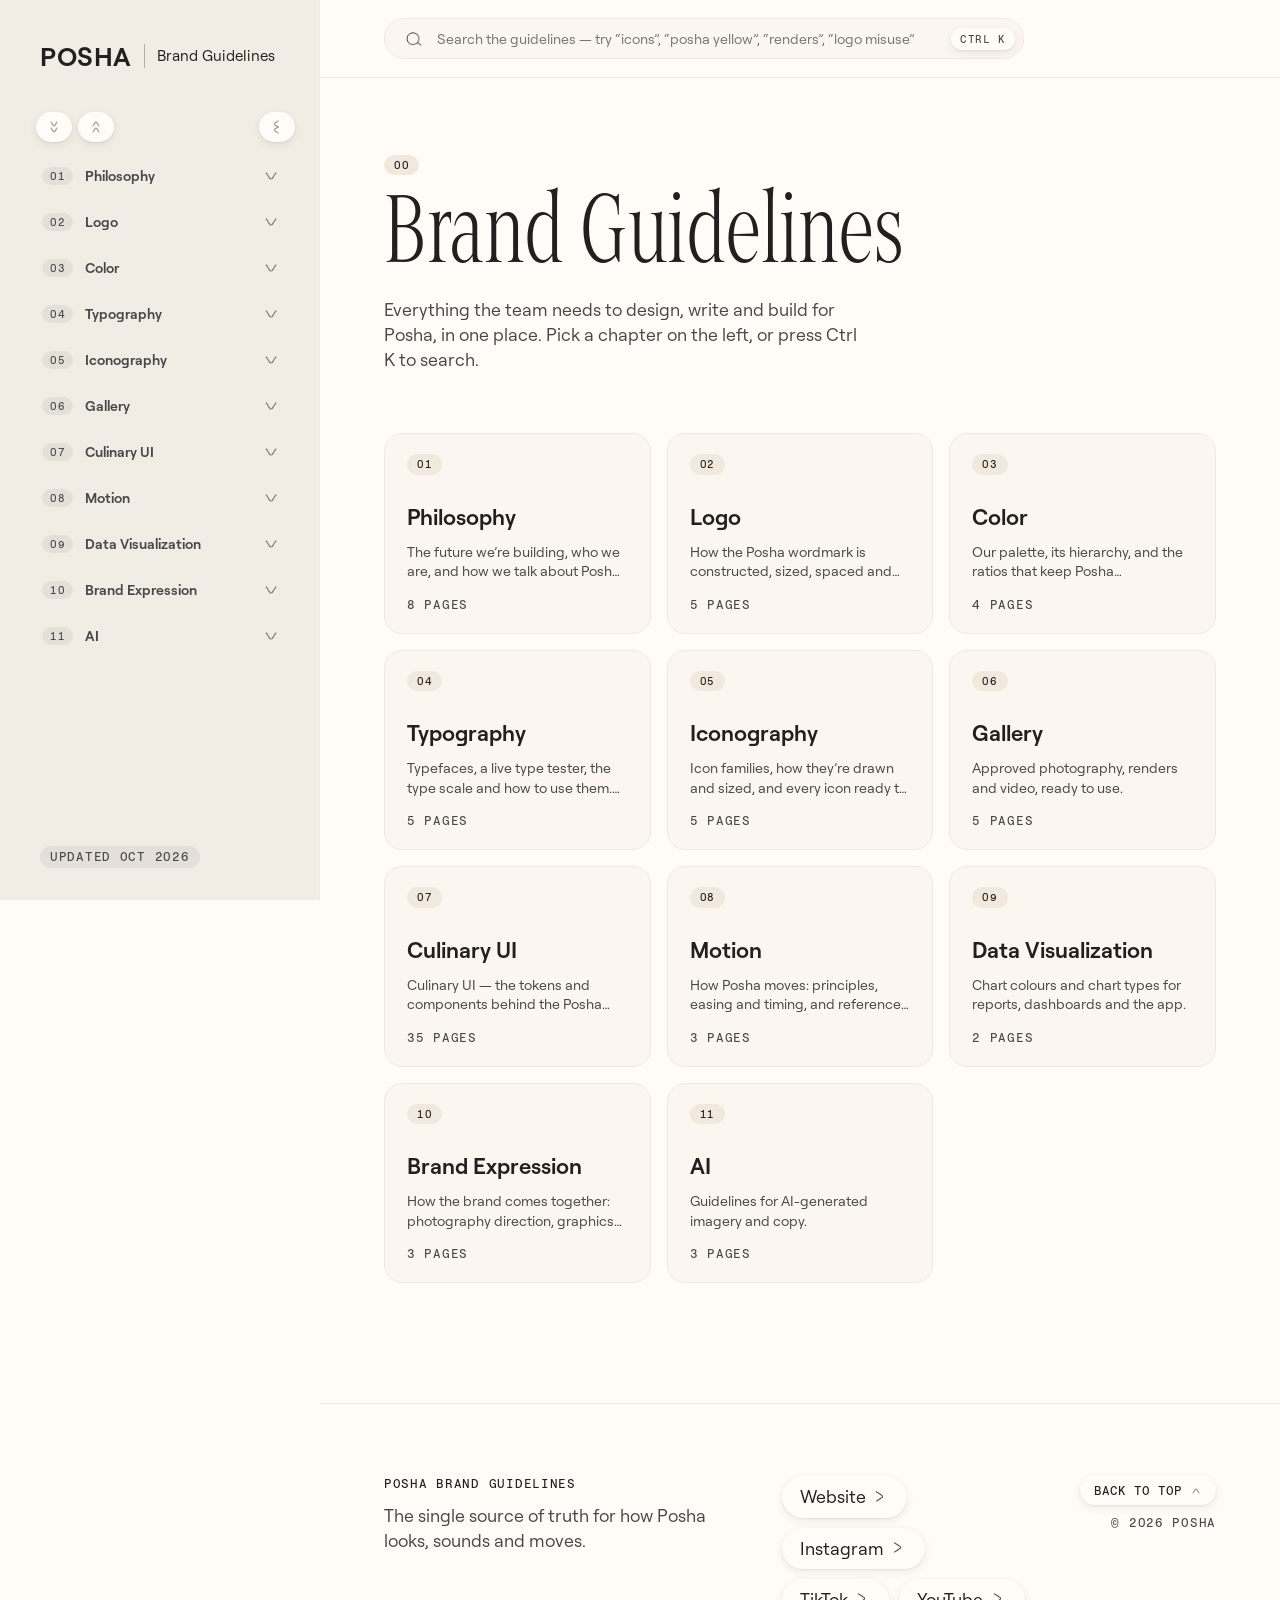
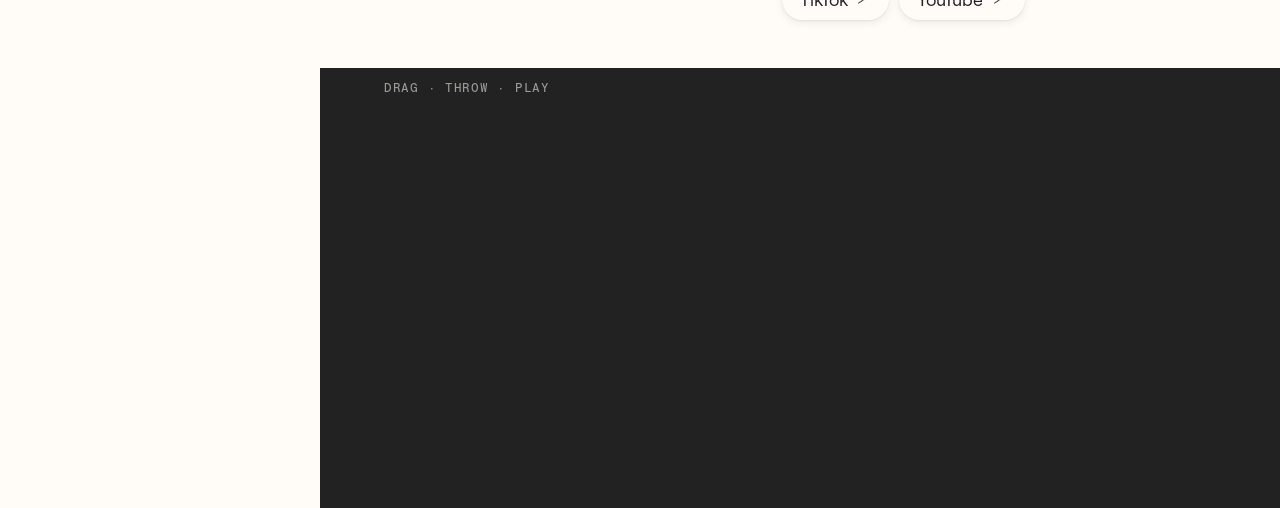
==== commit 1ab5ea2d: "Tone of voice examples, sub-section numbering, new lockup, copy cleanup - Tone of Voice: lines from " ====
--- a/code/index.html
+++ b/code/index.html
@@ -42,10 +42,12 @@
     <div class="nav-tools" role="group" aria-label="Menu">
       <button type="button" class="nav-all" data-nav-all="open" title="Expand all" aria-label="Expand all"><span class="licon licon--down" aria-hidden="true"></span><span class="licon licon--down" aria-hidden="true"></span></button>
       <button type="button" class="nav-all" data-nav-all="close" title="Collapse all" aria-label="Collapse all"><span class="licon licon--up" aria-hidden="true"></span><span class="licon licon--up" aria-hidden="true"></span></button>
+      <button type="button" class="nav-all nav-hide" data-menu-hide title="Hide menu" aria-label="Hide menu"><span class="licon licon--left" aria-hidden="true"></span><span class="licon licon--left" aria-hidden="true"></span></button>
     </div>
     <nav class="nav" id="nav" aria-label="Guidelines"></nav>
     <div class="sidebar-foot" id="sidebarFoot"></div>
   </aside>
+  <button type="button" class="menu-show" data-menu-show title="Show menu" aria-label="Show menu"><span class="licon" aria-hidden="true"></span><span class="licon" aria-hidden="true"></span></button>
   <div class="scrim" id="scrim"></div>
 
   <!-- Site-wide search bar (on every page) -->
--- a/code/css/styles.css
+++ b/code/css/styles.css
@@ -1449,3 +1449,107 @@
   padding-left: 12px; border-left: 1px solid rgba(35, 31, 32, .25);
   font: 500 var(--fs-small)/1.1 var(--font-ui); color: var(--ink-2); white-space: nowrap;
 }
+
+/* A lead image between a chapter's contents and its first section */
+.section-lead { margin-top: 40px; }
+.section-lead .figure-media img { display: block; width: 100%; height: auto; border-radius: var(--r-card); }
+
+/* Logo lock-up: wordmark with "BRAND GUIDELINES" stacked underneath, both flush left */
+.brand { flex-direction: column; align-items: flex-start; gap: 7px; }
+.brand-sub {
+  padding-left: 0; border-left: 0;
+  font: 500 var(--fs-micro)/1 var(--font-mono); letter-spacing: .14em; text-transform: uppercase; color: var(--mid-grey);
+}
+.topbar .brand { gap: 5px; }
+
+/* Photoshoots: masonry columns so every photo keeps its original proportions; caption underneath */
+.pshoot { display: block; columns: 3 240px; column-gap: 16px; }
+.pshoot-item { display: block; break-inside: avoid; margin: 0 0 24px; overflow: visible; border-radius: 0; background: none; }
+.pshoot-item .tile-media { position: static; aspect-ratio: auto; border-radius: var(--r-card); overflow: hidden; background: var(--surface); }
+.pshoot-item .tile-media img { display: block; width: 100%; height: auto; object-fit: initial; }
+.pshoot-cap {
+  position: static; margin: 0; padding: 12px 4px 0; background: none; box-shadow: none; border-radius: 0;
+  opacity: 1; transform: none; pointer-events: auto;
+}
+.pshoot-desc { margin-top: 4px; font-size: var(--fs-small); line-height: var(--lh-small); color: var(--muted); }
+
+/* ==========================================================================
+   Section grid (wide screens): section number + title in the left third,
+   all of the section's content in the right two-thirds — one left edge,
+   one measure, generous breaks between sections. Stacks on narrow screens.
+   Not used in the Culinary UI chapter.
+   ========================================================================== */
+.view { container-type: inline-size; container-name: view; }
+@container view (min-width: 820px) {
+  .view:not(.view--ui-system) .sub {
+    display: grid; grid-template-columns: minmax(0, 1fr) minmax(0, 2.2fr); column-gap: clamp(32px, 4cqi, 64px);
+    margin-top: 80px; padding-top: 40px;
+  }
+  .view:not(.view--ui-system) .sub > .sub-title {
+    grid-column: 1; grid-row: 1 / span 3; align-self: start; position: sticky; top: 96px;
+    flex-direction: column; align-items: flex-start; gap: 14px;
+  }
+  .view:not(.view--ui-system) .sub > .sub-title .num {
+    width: auto; top: 0; padding: 5px 10px; border-radius: var(--r-pill); background: var(--track); font-size: var(--fs-micro); color: var(--ink-2);
+  }
+  .view:not(.view--ui-system) .sub > :not(.sub-title) { grid-column: 2; margin-left: 0; padding-left: 0; }
+  .view:not(.view--ui-system) .sub > .sub-summary { margin-top: 0; }
+  .view:not(.view--ui-system) .sub > .blocks { margin-top: 0; }
+  .view:not(.view--ui-system) .sub > .sub-summary + .blocks { margin-top: 24px; }
+}
+
+/* Logo label: Roobert Regular, sentence case */
+.brand-sub { font: 400 var(--fs-small)/1.2 var(--font-ui); letter-spacing: 0; text-transform: none; color: var(--ink-2); }
+.brand { gap: 6px; }
+
+/* Hide / show the sidebar (desktop): the page reclaims the space; a floating button brings it back */
+.sidebar, .main, .appbar, .site-footer { transition: transform .3s ease, margin-left .3s ease; }
+.nav-hide { margin-left: auto; }
+.nav-tools { width: 100%; }
+.menu-show {
+  position: fixed; top: 16px; left: 16px; z-index: 31; display: none; align-items: center; justify-content: center; gap: 0;
+  width: 44px; height: 36px; border: 0; border-radius: var(--r-pill); background: var(--posha-white); color: var(--ink); box-shadow: var(--lift); cursor: pointer;
+}
+.menu-show .licon { font-size: 12px; margin: 0 -2px; }
+.menu-show:hover { box-shadow: 0 6px 16px var(--shadow); }
+@media (min-width: 901px) {
+  body.menu-hidden { --sidebar-w: 0px; }
+  body.menu-hidden .sidebar { width: 320px; transform: translateX(-100%); }
+  body.menu-hidden .menu-show { display: inline-flex; }
+  body.menu-hidden .appbar { padding-left: calc(var(--gutter) + 48px); }
+}
+@media (max-width: 900px) { .nav-hide { display: none; } } /* phones open/close the menu from the top bar instead */
+
+/* Card picture (e.g. prototype cut-outs on Our Story) */
+.principles .p-media { display: flex; align-items: center; justify-content: center; height: 150px; margin: -6px -8px 18px; }
+.principles .p-media img { max-width: 100%; max-height: 100%; object-fit: contain; }
+
+/* Tone of voice: lines from posha.com, set large */
+.quotes { display: grid; grid-template-columns: repeat(auto-fill, minmax(260px, 1fr)); gap: 16px; }
+.quote { display: flex; flex-direction: column; justify-content: space-between; gap: 24px; margin: 0; padding: 24px 24px 20px; background: var(--card); border: 1px solid var(--line); border-radius: var(--r-card); }
+.quote blockquote { margin: 0; font: 400 clamp(1.9rem, 3.2vw, 2.6rem)/1.05 var(--font-display); color: var(--ink); text-wrap: balance; }
+.quote figcaption { display: flex; flex-wrap: wrap; align-items: center; gap: 8px 10px; }
+.quote-trait { display: inline-flex; padding: 5px 10px; border-radius: var(--r-pill); background: var(--track); font: var(--fs-micro)/1 var(--font-mono); letter-spacing: var(--track-mono); text-transform: uppercase; color: var(--ink); }
+.quote-source { font-size: var(--fs-small); color: var(--muted); }
+
+/* Say this, not that: rows with the plain version and the Posha version side by side */
+.rewrites { display: flex; flex-direction: column; border-top: 1px solid var(--line); }
+.rewrite { display: grid; grid-template-columns: minmax(0, 1fr) minmax(0, 1.3fr); gap: 16px 32px; padding: 20px 0; border-bottom: 1px solid var(--line); }
+.rw-label { display: inline-flex; margin-bottom: 8px; padding: 4px 9px; border-radius: var(--r-pill); font: var(--fs-micro)/1 var(--font-mono); letter-spacing: var(--track-mono); text-transform: uppercase; }
+.rw-not .rw-label { background: var(--alert); color: var(--ink-2); }
+.rw-say .rw-label { background: var(--tip); color: var(--dark-olive); }
+.rw-not p { margin: 0; font-size: var(--fs-small); line-height: var(--lh-small); color: var(--muted); text-decoration: line-through; text-decoration-color: rgba(35, 31, 32, .3); }
+.rw-say p { margin: 0; font-size: var(--fs-base); line-height: var(--lh-base); color: var(--ink); font-weight: 500; }
+.rw-say em { display: block; margin-top: 6px; font-style: normal; font-size: var(--fs-small); line-height: var(--lh-small); color: var(--muted); }
+@media (max-width: 600px) { .rewrite { grid-template-columns: 1fr; } }
+
+/* Lockup: wordmark | Brand Guidelines, label in Roobert Regular on the wordmark's centre line */
+.brand, .topbar .brand { flex-direction: row; align-items: center; gap: 12px; }
+.brand-sub { display: inline-block; padding-left: 12px; border-left: 1px solid rgba(35, 31, 32, .3); font: 400 15px/24px var(--font-ui); letter-spacing: 0; text-transform: none; color: var(--ink); white-space: nowrap; }
+
+/* Philosophy lead photo: crop the bottom (feet) off; same ratio at every width so the robot and the woman always stay in */
+.view--philosophy .section-lead .figure-media { aspect-ratio: 3 / 2; overflow: hidden; border-radius: var(--r-card); }
+/* show pixels 255–1515 across and 50–890 down of the 1800 × 1287 photo (robot to her hand, counter to cabinets) */
+.view--philosophy .section-lead .figure-media img { width: 142.86%; max-width: none; height: auto; margin: -3.97% 0 0 -20.24%; border-radius: 0; }
+/* The lead photo sits straight above section 01: no rule, less gap */
+.section-lead + .sub { border-top: 0; margin-top: 48px; padding-top: 0; }
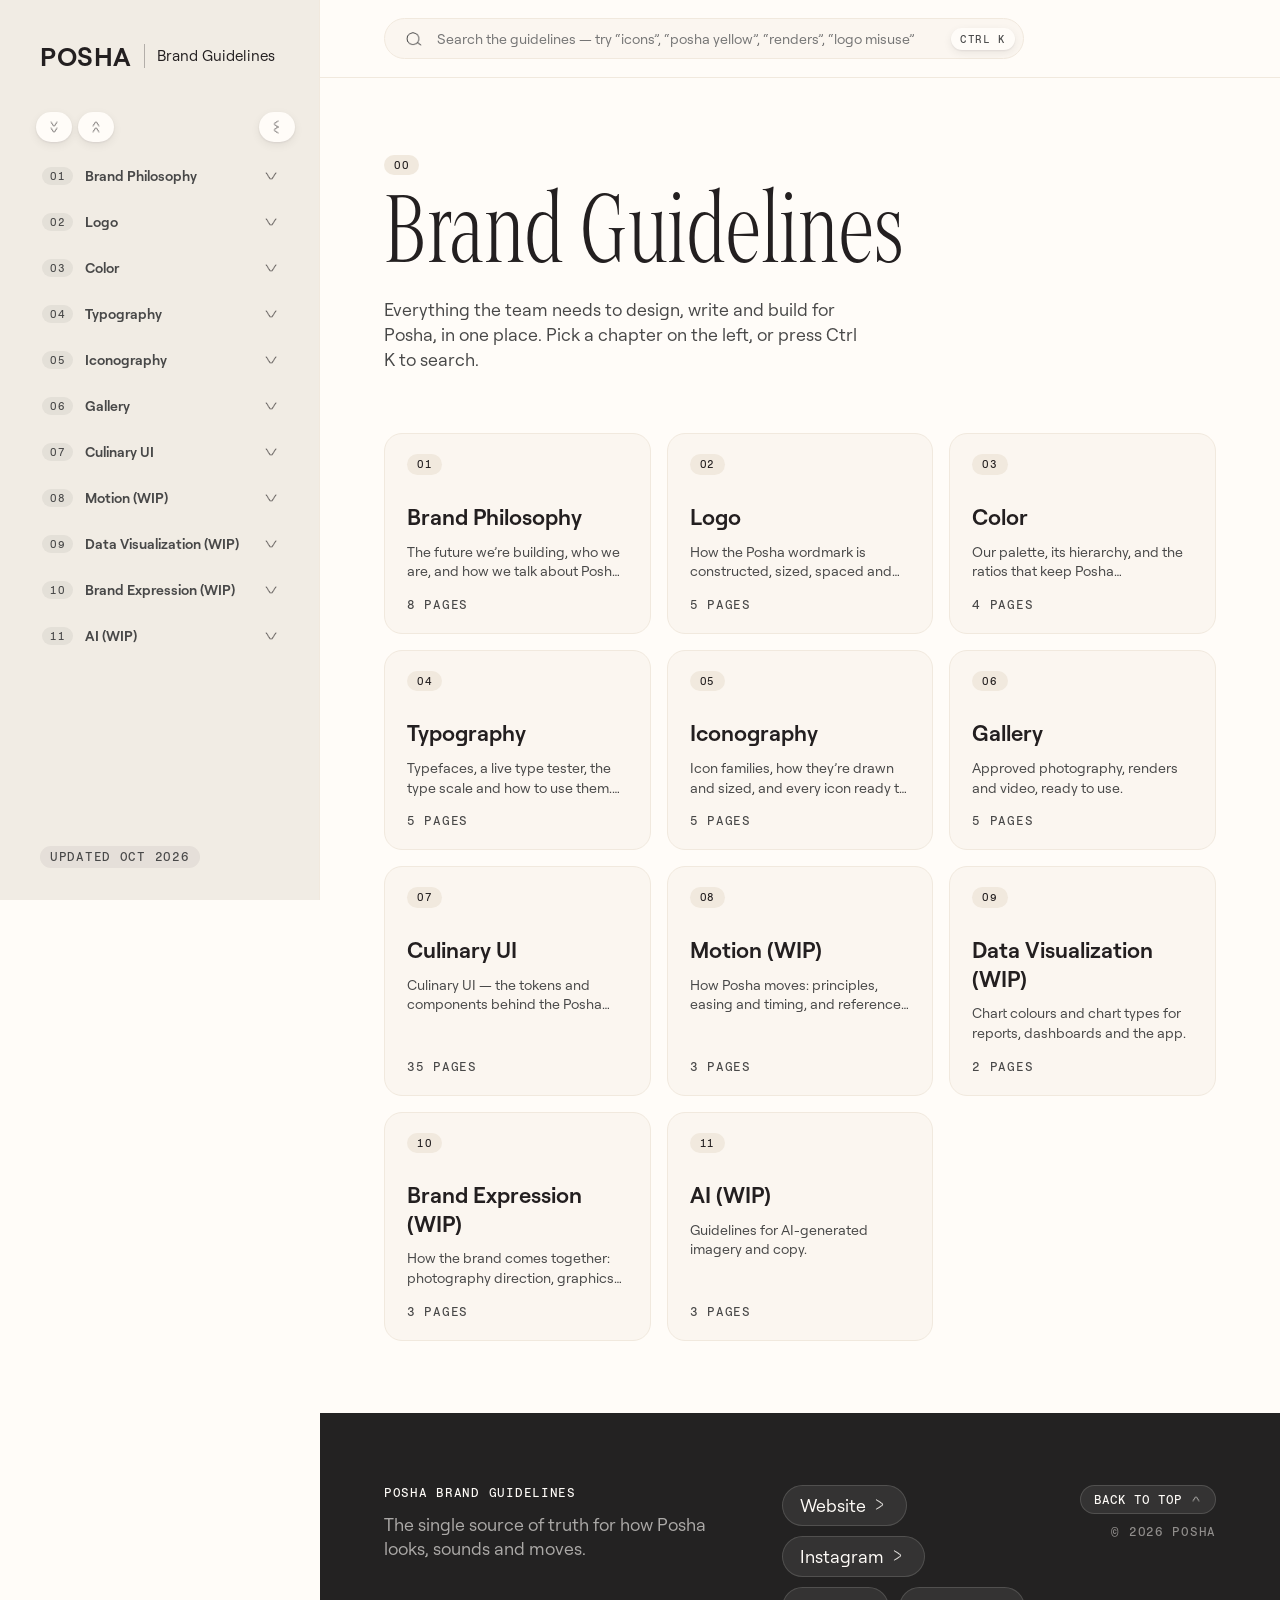
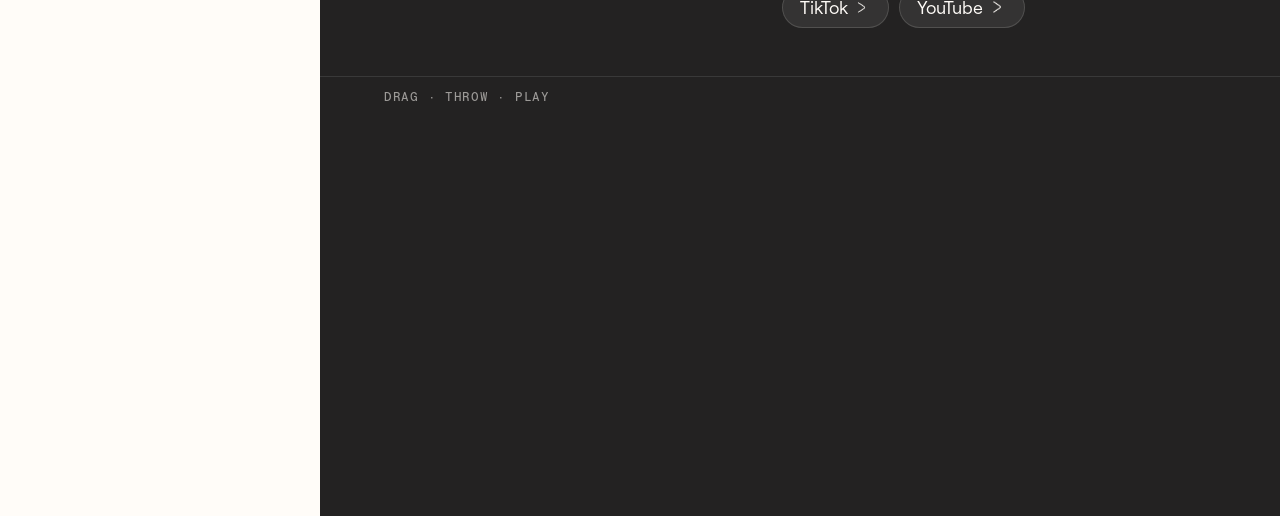
==== commit 1701091a: "Search results page, product imagery, black footer, bigger pager tiles - Search: Enter or the magnif" ====
--- a/code/index.html
+++ b/code/index.html
@@ -54,7 +54,7 @@
   <div class="appbar">
     <div class="site-search" id="siteSearch">
       <label class="site-search-box">
-        <span class="licon licon--search" aria-hidden="true"></span>
+        <button type="button" class="search-go" data-search-go aria-label="Show all results"><span class="licon licon--search" aria-hidden="true"></span></button>
         <input id="searchInput" type="search" placeholder="Search the guidelines — try “icons”, “posha yellow”, “renders”, “logo misuse”" autocomplete="off"
           role="combobox" aria-expanded="false" aria-controls="searchResults" aria-label="Search the guidelines">
         <kbd>Ctrl K</kbd>
--- a/code/css/styles.css
+++ b/code/css/styles.css
@@ -1205,7 +1205,7 @@
   .search-trigger { display: flex; }
   .hero > .hero-head, .hero > .hero-summary { flex-basis: 100%; }
   .toc { margin-top: 40px; }
-  .sub { scroll-margin-top: 72px; margin-top: 64px; }
+  .sub { scroll-margin-top: 116px; margin-top: 64px; }
   .part { scroll-margin-top: 140px; margin-top: 64px; }
   .specimen { grid-template-columns: 1fr; gap: 16px; }
   .columns { grid-template-columns: 1fr; }
@@ -1553,3 +1553,76 @@
 .view--philosophy .section-lead .figure-media img { width: 142.86%; max-width: none; height: auto; margin: -3.97% 0 0 -20.24%; border-radius: 0; }
 /* The lead photo sits straight above section 01: no rule, less gap */
 .section-lead + .sub { border-top: 0; margin-top: 48px; padding-top: 0; }
+
+/* Jumping to a section: land its first line where the sticky title sits (96px), clear of the top bar */
+@media (min-width: 901px) { .sub { scroll-margin-top: 56px; } }
+/* Photos inside Brand Philosophy sections get the card corners */
+.view--philosophy .sub .figure:not(.figure--bg) .figure-media img { display: block; border-radius: var(--r-card); }
+.view--gallery .part .figure:not(.figure--bg) .figure-media img { display: block; border-radius: var(--r-card); }
+
+/* Search dropdown: no dividers (they curved into the rounded rows and vanished next to the hovered one) */
+.search-results li + li a, .search-results a.is-sel, .search-results a:hover { box-shadow: none; }
+.search-results li + li { margin-top: 2px; }
+.sr-all a { justify-content: space-between; margin-top: 4px; padding: 12px; font-size: var(--fs-small); color: var(--ink); background: var(--card); }
+.sr-all a:hover, .sr-all a.is-sel { background: var(--track); }
+.search-go { display: grid; place-items: center; padding: 0; border: 0; background: none; color: inherit; cursor: pointer; }
+
+/* Search results page */
+.srp-filter { display: flex; flex-wrap: wrap; gap: 8px; margin-top: 32px; }
+.srp-filter button { display: inline-flex; align-items: center; gap: 8px; padding: 8px 14px; border: 0; border-radius: var(--r-pill); background: var(--card); font: var(--fs-small)/1 var(--font-ui); color: var(--ink-2); cursor: pointer; }
+.srp-filter button span { font: var(--fs-micro)/1 var(--font-mono); color: var(--mid-grey); }
+.srp-filter button.is-on { background: var(--ink); color: var(--paper); }
+.srp-filter button.is-on span { color: var(--paper); opacity: .7; }
+.srp-group { margin-top: 56px; }
+.srp-group[hidden], .srp [data-ssec][hidden] { display: none; }
+.srp-head { display: flex; align-items: center; gap: 10px; margin: 0 0 20px; font: 500 1.35rem/1.2 var(--font-ui); }
+.srp-crumb { display: block; font: var(--fs-micro)/1.4 var(--font-mono); letter-spacing: var(--track-mono); text-transform: uppercase; color: var(--mid-grey); }
+.srp a { text-decoration: none; color: var(--ink); }
+.srp a strong { display: block; font-weight: 500; font-size: var(--fs-small); line-height: 1.3; }
+.srp-list--image { display: grid; grid-template-columns: repeat(auto-fill, minmax(200px, 1fr)); gap: 28px 20px; }
+.srp-media .srp-thumb { position: relative; display: block; aspect-ratio: 4 / 3; margin-bottom: 10px; overflow: hidden; border-radius: var(--r-card); background: var(--card); }
+.srp-media .srp-thumb img { width: 100%; height: 100%; object-fit: cover; transition: transform .35s ease; }
+.srp-media:hover .srp-thumb img { transform: scale(1.03); }
+.srp-tag { position: absolute; left: 10px; top: 10px; padding: 4px 8px; border-radius: var(--r-pill); background: var(--paper); font: var(--fs-micro)/1 var(--font-mono); letter-spacing: var(--track-mono); text-transform: uppercase; }
+.srp-list--icon, .srp-list--logo { display: grid; grid-template-columns: repeat(auto-fill, minmax(130px, 1fr)); gap: 20px 16px; }
+.srp-icon .srp-thumb { display: grid; place-items: center; aspect-ratio: 1; margin-bottom: 8px; padding: 22%; border-radius: var(--r-card); background: var(--card); }
+.srp-icon .srp-thumb img { width: 100%; height: 100%; object-fit: contain; }
+.srp-list--colour, .srp-list--font { display: grid; grid-template-columns: repeat(auto-fill, minmax(220px, 1fr)); gap: 12px; }
+.srp-colour, .srp-font { display: flex; align-items: center; gap: 14px; padding: 12px; border-radius: var(--r-card); background: var(--card); }
+.srp-colour i { flex: none; width: 48px; height: 48px; border-radius: var(--r-inner); box-shadow: inset 0 0 0 1px rgba(35, 31, 32, .08); }
+.srp-sample { flex: none; display: grid; place-items: center; width: 48px; height: 48px; border-radius: var(--r-inner); background: var(--paper); font-size: 1.6rem; line-height: 1; }
+.srp-list--section { display: flex; flex-direction: column; }
+.srp-page { display: flex; align-items: center; gap: 16px; padding: 16px 0; border-top: 1px solid var(--line); }
+.srp-page:last-child { border-bottom: 1px solid var(--line); }
+.srp-page > span:nth-child(2) { flex: 1; min-width: 0; }
+.srp-page em { display: block; margin-top: 4px; font-style: normal; font-size: var(--fs-small); color: var(--muted); }
+.srp-kind { flex: none; width: 76px; font: var(--fs-micro)/1 var(--font-mono); letter-spacing: var(--track-mono); text-transform: uppercase; color: var(--mid-grey); }
+.srp-page .licon { flex: none; opacity: .5; }
+.srp-page:hover .licon { opacity: 1; }
+@media (max-width: 600px) {
+  .srp-list--image { grid-template-columns: repeat(2, minmax(0, 1fr)); gap: 20px 12px; }
+  .srp-list--icon, .srp-list--logo { grid-template-columns: repeat(3, minmax(0, 1fr)); }
+  .srp-kind { display: none; }
+}
+
+/* Keyboard focus in the sidebar: the menu list clips anything outside it, so draw the ring inside the pill */
+.nav :focus-visible, .nav-tools :focus-visible { outline-offset: -2px; }
+
+/* Footer: Black, running straight into the playground, so the end of the page is unmistakable
+   and it never blends into the Cream sidebar */
+.site-footer { background: var(--black); border-top: 0; color: var(--posha-white); }
+.site-footer :focus-visible { outline-color: var(--posha-white); }
+.sf-label { color: var(--posha-white); }
+.sf-brand p { color: rgba(255, 252, 248, .62); }
+.sf-links a, .sf-todo, .sf-top-btn { background: rgba(255, 252, 248, .08); box-shadow: inset 0 0 0 1px rgba(255, 252, 248, .14); color: var(--posha-white); }
+.sf-links a:hover, .sf-top-btn:hover { background: var(--posha-white); color: var(--ink); box-shadow: none; }
+.sf-todo { opacity: .5; }
+.sf-meta { color: rgba(255, 252, 248, .5); }
+.pg-stage { border-top: 1px solid rgba(255, 252, 248, .1); }
+
+/* Previous / Next: bigger tiles, label on top and the chapter name at the bottom; same space above the footer as above the page */
+.main { padding-bottom: 72px; }
+.pager { margin-top: 96px; gap: 16px; }
+.pager a { min-height: 168px; justify-content: space-between; gap: 24px; padding: 28px 32px; }
+.pager a > span:last-child { font: 500 clamp(1.4rem, 2.2vw, 1.9rem)/1.15 var(--font-ui); letter-spacing: -.01em; text-wrap: balance; }
+@media (max-width: 900px) { .pager a { min-height: 128px; padding: 22px 24px; } }
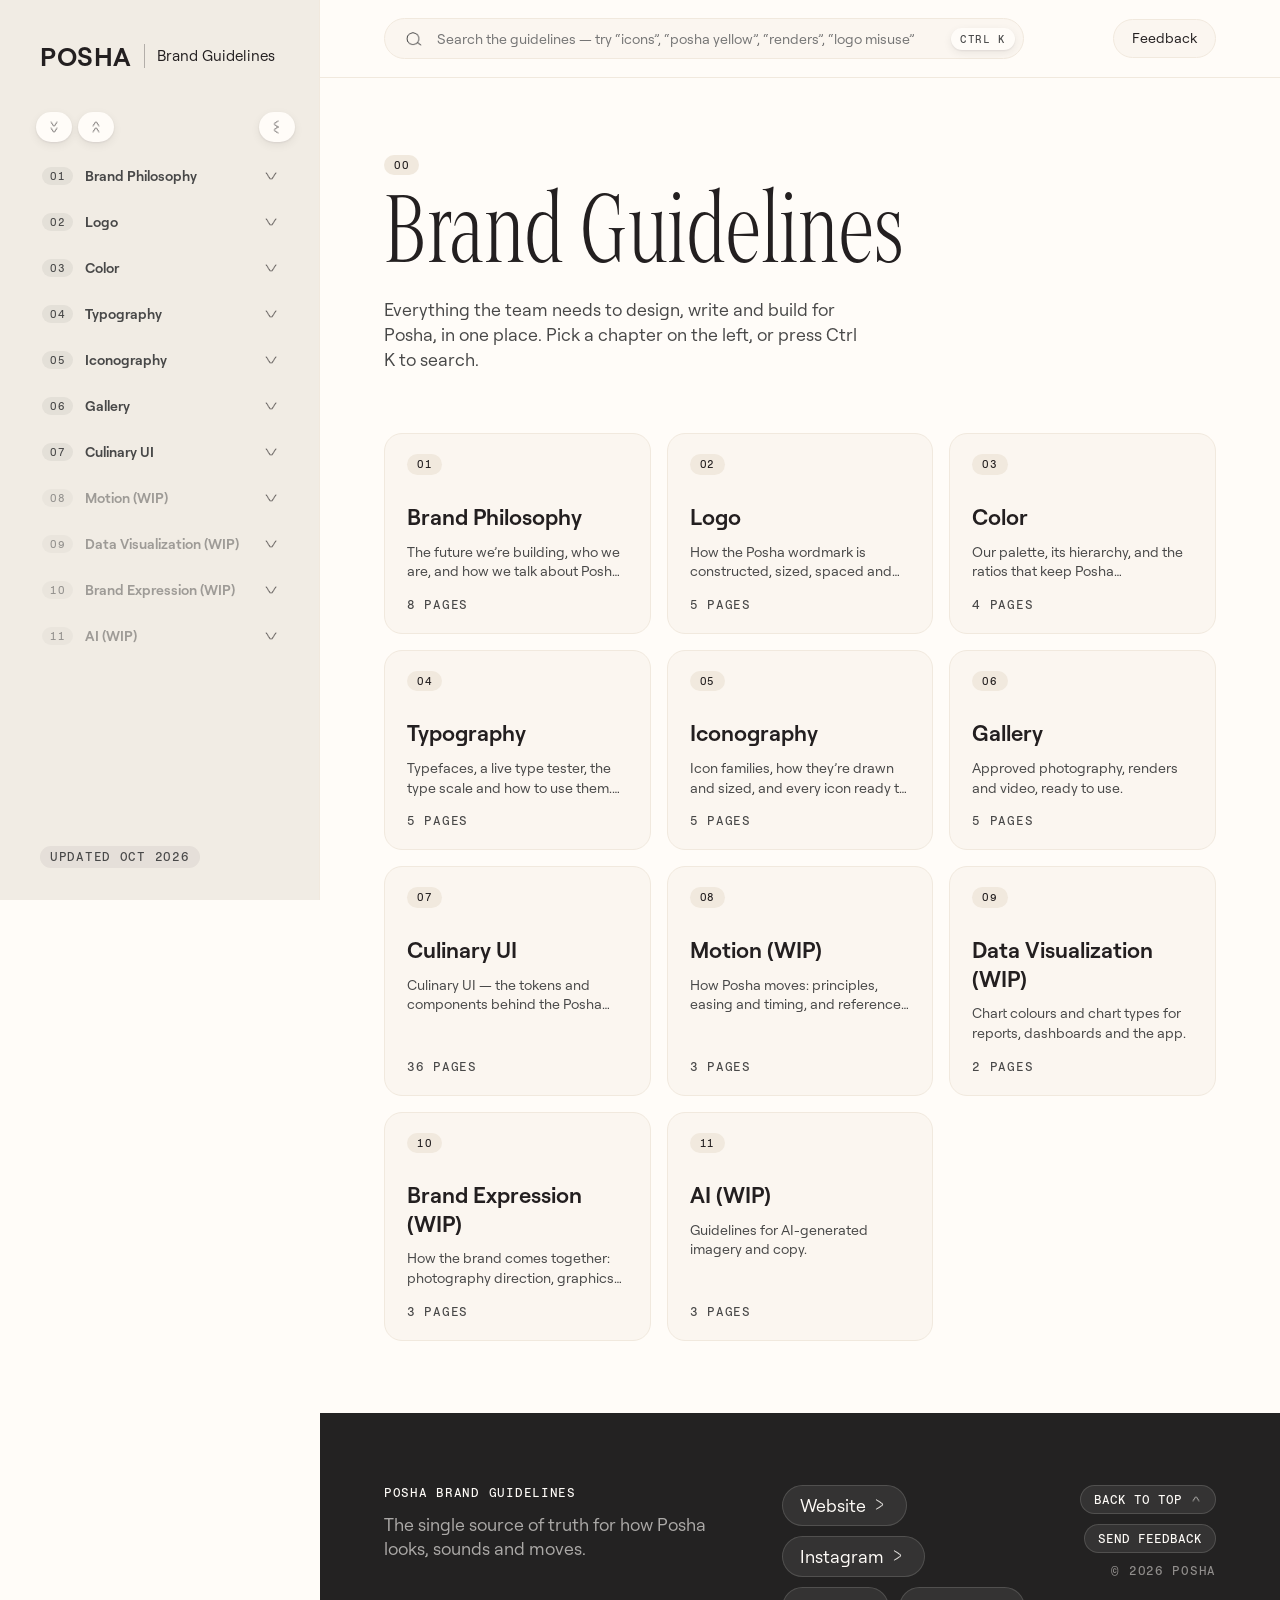
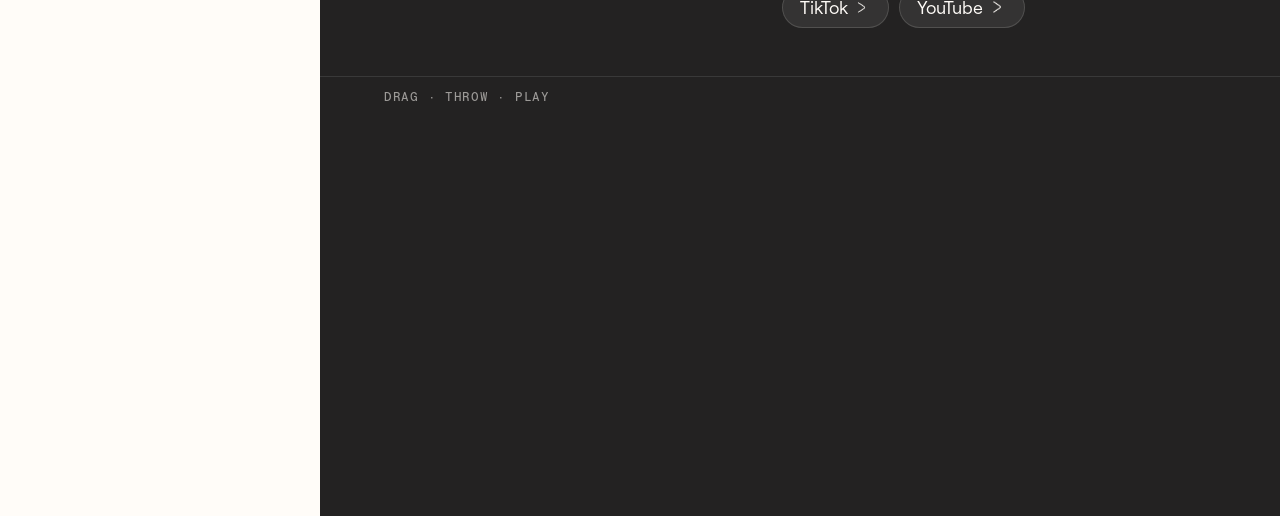
==== commit dbcd57fa: "Feedback form to Google Sheet, Vibe Cooking, grey WIP menu items - Feedback button (top bar + footer" ====
--- a/code/index.html
+++ b/code/index.html
@@ -61,7 +61,32 @@
       </label>
       <ul class="search-results" id="searchResults" role="listbox" hidden></ul>
     </div>
+    <button type="button" class="fb-open" data-feedback>Feedback</button>
   </div>
+
+  <!-- Feedback form: sends to the Google Sheet set in database/site.js → feedback.endpoint -->
+  <dialog class="fb" id="feedback" aria-labelledby="fbTitle">
+    <form class="fb-form" id="fbForm" novalidate>
+      <div class="fb-head">
+        <span class="fb-chip">Early draft · Help shape it</span>
+        <button type="button" class="fb-x" data-fb-close aria-label="Close">×</button>
+      </div>
+      <h2 class="fb-title" id="fbTitle">Help us cook this up.</h2>
+      <p class="fb-intro">These guidelines are a very early draft. Tell us what you’re trying to make and what would help you make it. Every note goes straight to the brand team.</p>
+      <div class="fb-row">
+        <label class="fb-field"><span>Name</span><input name="name" autocomplete="name" required maxlength="120"></label>
+        <label class="fb-field"><span>Email</span><input name="email" type="email" autocomplete="email" required maxlength="200"></label>
+      </div>
+      <label class="fb-field"><span>Your note</span><textarea name="feedback" rows="5" required maxlength="5000" aria-describedby="fbHint"></textarea></label>
+      <p class="fb-hint" id="fbHint">Fill in the blanks: <b>I want to ____,</b> and <b>____ will help me do it.</b></p>
+      <label class="fb-hp" aria-hidden="true">Website <input name="website" tabindex="-1" autocomplete="off"></label>
+      <p class="fb-status" role="status" aria-live="polite"></p>
+      <div class="fb-actions">
+        <button type="button" class="fb-cancel" data-fb-close>Not now</button>
+        <button type="submit" class="fb-send">Send note <span class="licon licon--right" aria-hidden="true"></span></button>
+      </div>
+    </form>
+  </dialog>
 
   <!-- Content -->
   <main class="main" id="main">
--- a/code/css/styles.css
+++ b/code/css/styles.css
@@ -1536,7 +1536,7 @@
 .rewrites { display: flex; flex-direction: column; border-top: 1px solid var(--line); }
 .rewrite { display: grid; grid-template-columns: minmax(0, 1fr) minmax(0, 1.3fr); gap: 16px 32px; padding: 20px 0; border-bottom: 1px solid var(--line); }
 .rw-label { display: inline-flex; margin-bottom: 8px; padding: 4px 9px; border-radius: var(--r-pill); font: var(--fs-micro)/1 var(--font-mono); letter-spacing: var(--track-mono); text-transform: uppercase; }
-.rw-not .rw-label { background: var(--alert); color: var(--ink-2); }
+.rw-not .rw-label { background: rgba(255, 177, 180, .55); color: #8C003A; } /* Grapefruit Pink tint, Cranberry Red text */
 .rw-say .rw-label { background: var(--tip); color: var(--dark-olive); }
 .rw-not p { margin: 0; font-size: var(--fs-small); line-height: var(--lh-small); color: var(--muted); text-decoration: line-through; text-decoration-color: rgba(35, 31, 32, .3); }
 .rw-say p { margin: 0; font-size: var(--fs-base); line-height: var(--lh-base); color: var(--ink); font-weight: 500; }
@@ -1626,3 +1626,62 @@
 .pager a { min-height: 168px; justify-content: space-between; gap: 24px; padding: 28px 32px; }
 .pager a > span:last-child { font: 500 clamp(1.4rem, 2.2vw, 1.9rem)/1.15 var(--font-ui); letter-spacing: -.01em; text-wrap: balance; }
 @media (max-width: 900px) { .pager a { min-height: 128px; padding: 22px 24px; } }
+
+/* Bullets: tighter lines inside an item, clear space between items */
+.bullets { line-height: 1.45; }
+.bullets li + li { margin-top: 12px; }
+.bullets li { padding-left: 4px; }
+.rule-box li { line-height: 1.45; }
+.rule-box ul { gap: 12px; }
+
+/* Feedback: a pill beside the search bar, and a dialog in the app's card style */
+.appbar { display: flex; align-items: center; gap: 16px; }
+.appbar .site-search { flex: 1; min-width: 0; }
+.fb-open { flex: none; margin-left: auto; padding: 11px 18px; border: 1px solid var(--line); border-radius: var(--r-pill); background: var(--card); font: var(--fs-small)/1 var(--font-ui); color: var(--ink); cursor: pointer; transition: background .15s; }
+.fb-open:hover { background: var(--track); }
+.fb { width: min(520px, calc(100vw - 32px)); max-height: calc(100vh - 32px); padding: 0; border: 0; border-radius: var(--r-card); background: var(--paper); color: var(--ink); box-shadow: 0 30px 80px rgba(35, 34, 34, .25); }
+.fb::backdrop { background: rgba(35, 34, 34, .45); backdrop-filter: blur(2px); }
+.fb-form { display: flex; flex-direction: column; gap: 16px; padding: 28px; }
+.fb-head { display: flex; align-items: center; justify-content: space-between; gap: 16px; }
+.fb-head h2 { margin: 0; font: 500 1.5rem/1.2 var(--font-ui); }
+.fb-x { width: 36px; height: 36px; border: 0; border-radius: 50%; background: var(--card); font-size: 22px; line-height: 1; color: var(--ink-2); cursor: pointer; }
+.fb-x:hover { background: var(--track); }
+.fb-intro { margin: -4px 0 4px; font-size: var(--fs-small); line-height: 1.45; color: var(--muted); }
+.fb-field { display: flex; flex-direction: column; gap: 6px; }
+.fb-field span { font: var(--fs-micro)/1 var(--font-mono); letter-spacing: var(--track-mono); text-transform: uppercase; color: var(--mid-grey); }
+.fb-field input, .fb-field textarea { width: 100%; padding: 12px 14px; border: 1px solid var(--line); border-radius: var(--r-inner); background: var(--card); font: var(--fs-small)/1.45 var(--font-ui); color: var(--ink); resize: vertical; }
+.fb-field input:focus, .fb-field textarea:focus { outline: none; border-color: var(--ink); background: var(--paper); }
+.fb-hp { position: absolute; left: -9999px; width: 1px; height: 1px; overflow: hidden; }
+.fb-status { margin: 0; min-height: 1.2em; font-size: var(--fs-small); color: var(--muted); }
+.fb-status.is-error { color: #8C003A; }
+.fb-status.is-ok { color: var(--dark-olive, #2F3600); }
+.fb-actions { display: flex; justify-content: flex-end; gap: 10px; }
+.fb-actions button { padding: 12px 20px; border: 0; border-radius: var(--r-pill); font: 500 var(--fs-small)/1 var(--font-ui); cursor: pointer; }
+.fb-cancel { background: var(--card); color: var(--ink); }
+.fb-send { background: var(--ink); color: var(--paper); }
+.fb-send:disabled { opacity: .5; cursor: default; }
+@media (max-width: 900px) { .fb-open { padding: 10px 14px; } }
+
+/* Work-in-progress sections and pages read lighter in the menu */
+.nav .is-wip, .nav .nav-group.current > .nav-head .nav-title.is-wip { color: rgba(35, 34, 34, .4); }
+.nav .is-wip .nav-num { opacity: .55; }
+.nav .is-wip:hover, .nav .nav-sub a.is-wip.active { color: var(--ink-2); }
+
+/* Feedback dialog, in the brand's own type and colour: Epika headline, Roobert body, Roobert Mono caps labels,
+   Off-White paper, Cream fields, Black pill to send, line-icon arrow */
+.fb { width: min(560px, calc(100vw - 32px)); }
+.fb-form { gap: 18px; padding: 28px 32px 32px; }
+.fb-chip { display: inline-flex; padding: 6px 12px; border-radius: var(--r-pill); background: var(--posha-yellow); font: var(--fs-micro)/1 var(--font-mono); letter-spacing: var(--track-mono); text-transform: uppercase; color: var(--ink); }
+.fb-title { margin: 4px 0 0; font: 400 clamp(2.4rem, 6vw, 3.2rem)/1 var(--font-display); color: var(--ink); text-wrap: balance; }
+.fb-intro { margin: 0; font-size: var(--fs-base); line-height: 1.45; color: var(--ink-2); text-wrap: pretty; }
+.fb-row { display: grid; grid-template-columns: 1fr 1fr; gap: 12px; }
+.fb-field input, .fb-field textarea { background: var(--cream); border-color: transparent; }
+.fb-field textarea { min-height: 132px; line-height: 1.5; }
+.fb-field textarea::placeholder { color: rgba(35, 34, 34, .45); }
+.fb-hint { margin: -8px 0 0; font-size: var(--fs-small); line-height: 1.45; color: var(--mid-grey); }
+.fb-hint b { font-weight: 500; color: var(--ink); }
+.fb-send { display: inline-flex; align-items: center; gap: 8px; }
+.fb-send .licon { font-size: 1.1em; }
+.fb-cancel { background: transparent; }
+.fb-cancel:hover { background: var(--card); }
+@media (max-width: 520px) { .fb-row { grid-template-columns: 1fr; } .fb-form { padding: 22px 20px 24px; } }
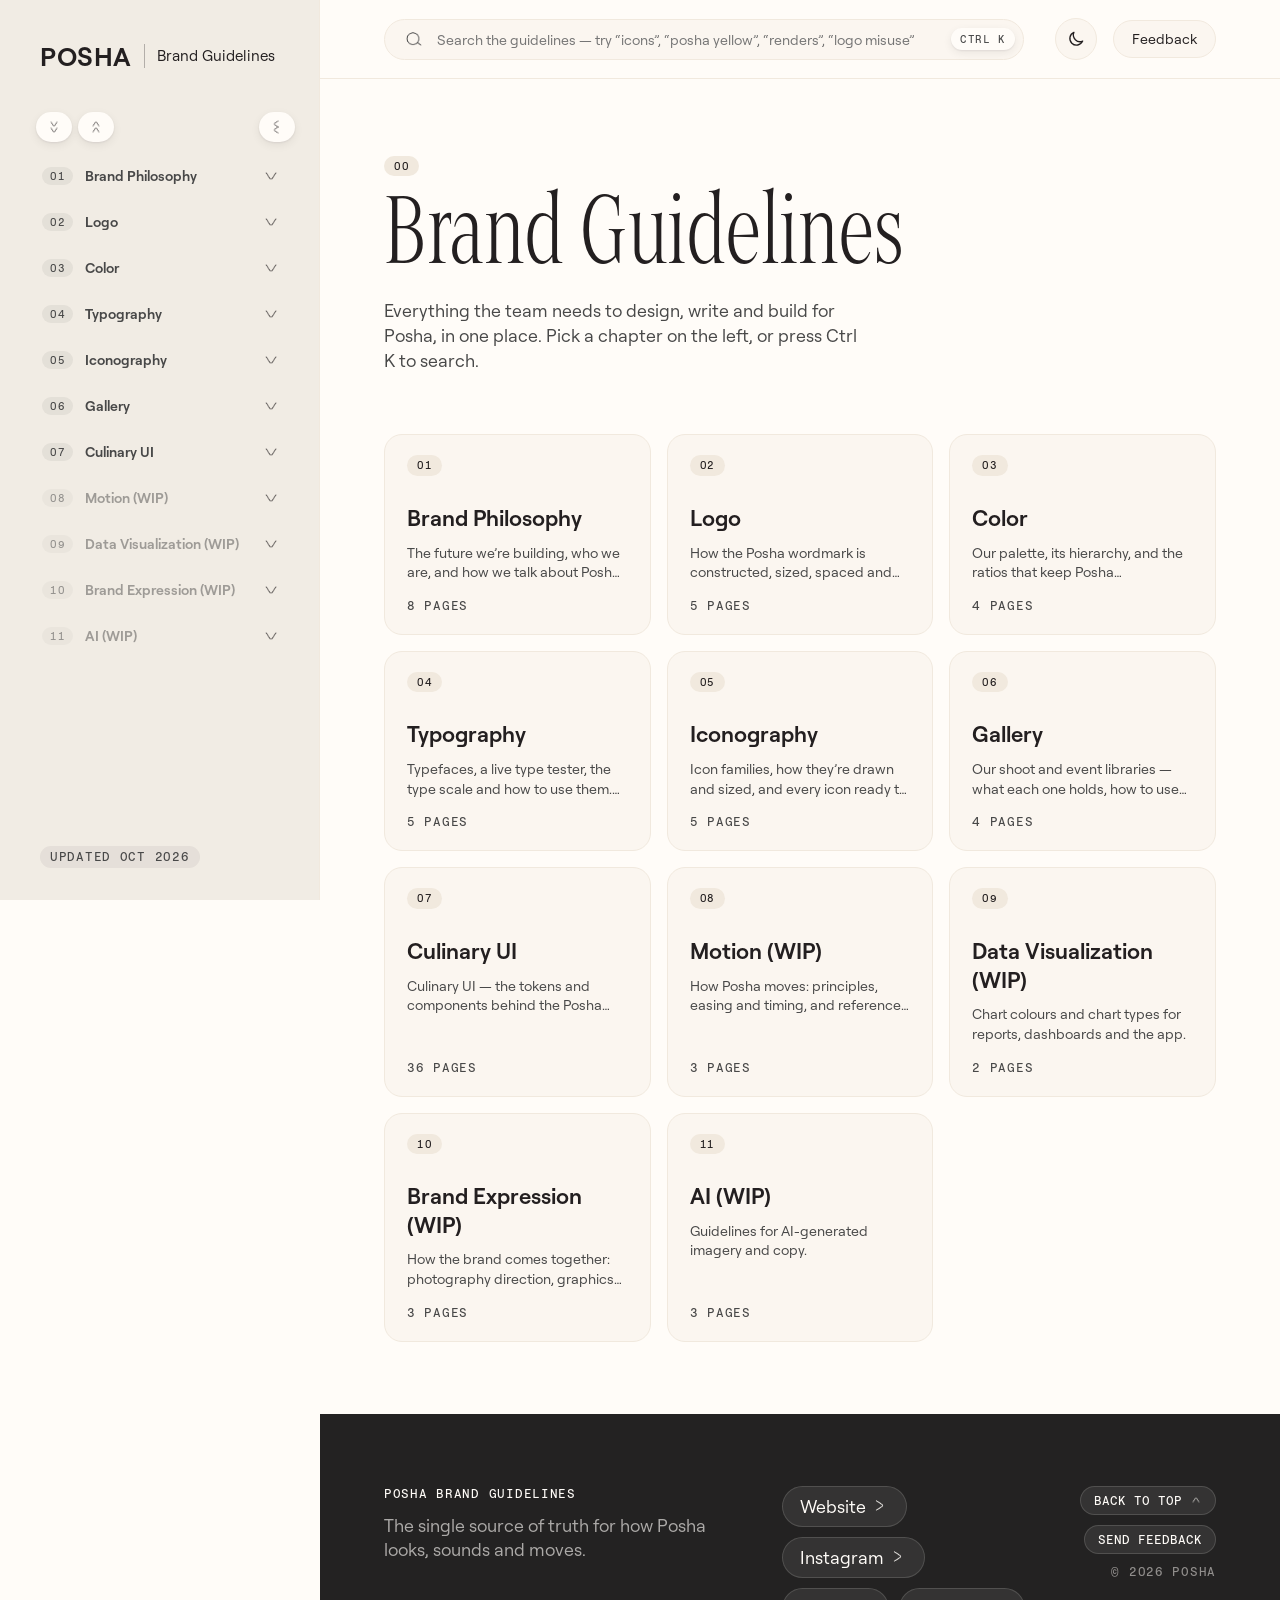
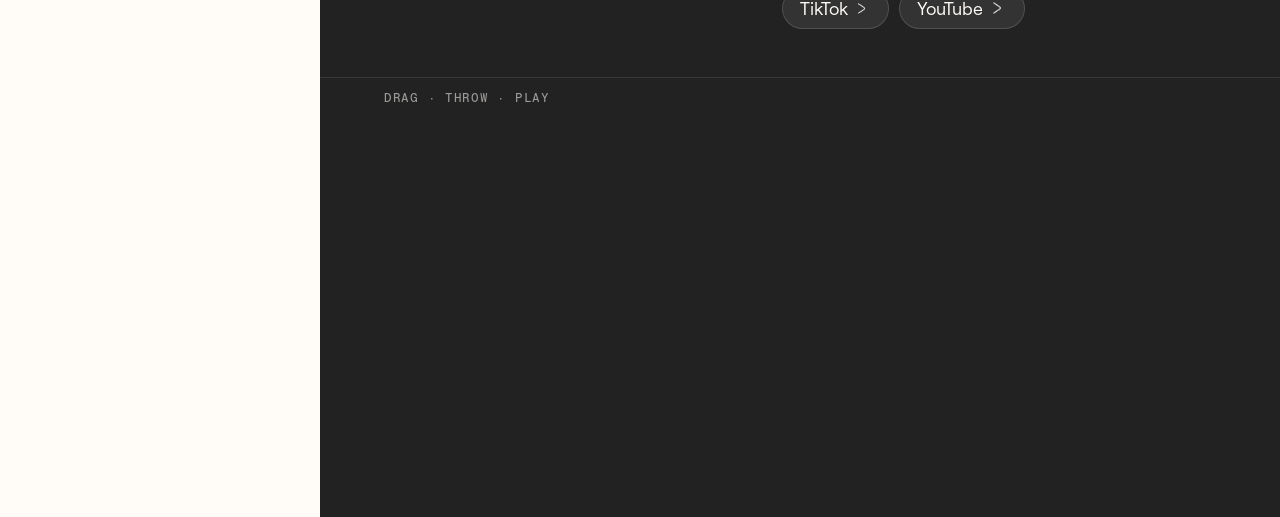
==== commit fe6d5efc: "Dark mode, section-title scroll fix, feedback suggestions - Dark mode for the whole guide: moon / su" ====
--- a/code/index.html
+++ b/code/index.html
@@ -21,6 +21,8 @@
   <link rel="preload" href="../assets/fonts/EpikaSerifExtraCondensedPremium-Light.otf" as="font" type="font/otf" crossorigin>
   <link rel="preload" href="../assets/fonts/Roobert-Regular.otf" as="font" type="font/otf" crossorigin>
   <link rel="stylesheet" href="css/styles.css">
+  <!-- Apply a saved dark-mode choice before the page paints (light is the default) -->
+  <script>try { if (JSON.parse(localStorage.getItem('posha:theme')) === 'dark') document.documentElement.dataset.theme = 'dark'; } catch (e) {}</script>
 </head>
 <body>
   <!-- Mobile top bar -->
@@ -61,6 +63,10 @@
       </label>
       <ul class="search-results" id="searchResults" role="listbox" hidden></ul>
     </div>
+    <button type="button" class="theme-btn" data-theme-toggle aria-label="Switch to dark mode" title="Dark mode">
+      <svg class="t-moon" viewBox="0 0 24 24" fill="none" stroke="currentColor" stroke-width="1.6" stroke-linecap="round" stroke-linejoin="round" aria-hidden="true"><path d="M20 14.5A8 8 0 0 1 9.5 4a8 8 0 1 0 10.5 10.5Z"/></svg>
+      <svg class="t-sun" viewBox="0 0 24 24" fill="none" stroke="currentColor" stroke-width="1.6" stroke-linecap="round" aria-hidden="true"><circle cx="12" cy="12" r="4"/><path d="M12 2.5v2M12 19.5v2M2.5 12h2M19.5 12h2M5.3 5.3l1.4 1.4M17.3 17.3l1.4 1.4M5.3 18.7l1.4-1.4M17.3 6.7l1.4-1.4"/></svg>
+    </button>
     <button type="button" class="fb-open" data-feedback>Feedback</button>
   </div>
 
@@ -72,7 +78,7 @@
         <button type="button" class="fb-x" data-fb-close aria-label="Close">×</button>
       </div>
       <h2 class="fb-title" id="fbTitle">Help us cook this up.</h2>
-      <p class="fb-intro">These guidelines are a very early draft. Tell us what you’re trying to make and what would help you make it. Every note goes straight to the brand team.</p>
+      <p class="fb-intro">These guidelines are a very early draft. Tell us what you’re trying to make and what would help you make it, or suggest something to add, like a missing asset, rule or example. If it’s about something specific, include a link to it. Every note goes straight to the brand team.</p>
       <div class="fb-row">
         <label class="fb-field"><span>Name</span><input name="name" autocomplete="name" required maxlength="120"></label>
         <label class="fb-field"><span>Email</span><input name="email" type="email" autocomplete="email" required maxlength="200"></label>
--- a/code/css/styles.css
+++ b/code/css/styles.css
@@ -61,6 +61,7 @@
   --line: var(--warm-neutral);
   --line-strong: var(--mid-grey);
   --paper: var(--posha-white);
+  --raised: var(--posha-white);   /* pills, active tabs, buttons that sit on a surface */
   --sidebar: var(--jet-black);
   --hover: var(--light-grey);
   --active: var(--warm-neutral);
@@ -237,6 +238,10 @@
 .nav-sub2 a:hover { background: var(--hover); color: var(--ink); }
 .nav-sub2 a.active { color: var(--ink); font-weight: 500; background: var(--card); }
 .nav-sub2 a.active::before { background: var(--ink); width: 10px; }
+/* fourth level: a part's sub-sections, one more step in on the same guide line */
+.nav-sub3 { list-style: none; margin: 2px 0 4px 14px; padding: 0 0 0 10px; border-left: 1px solid var(--line); }
+.nav-sub3 a { padding: 5px 10px; font-size: calc(var(--fs-small) * .95); }
+.nav-sub2 a.is-parent { color: var(--ink); font-weight: 500; }
 
 .sidebar-foot { margin-top: auto; padding: 32px 8px 0; }
 .sidebar-foot .num { color: var(--warm-neutral); }
@@ -274,7 +279,7 @@
 .toc li { border-bottom: 1px solid var(--line); }
 /* numbers sit on the optical centre of the title (a baseline match made the small mono numbers look dropped) */
 .toc a { display: flex; align-items: center; gap: 14px; padding: 14px 0; font-size: var(--fs-base); line-height: var(--lh-base); text-decoration: none; }
-.toc .num, .sub-title .num { flex: none; width: 22px; line-height: 1; position: relative; top: .08em; }
+.toc .num, .sub-title .num { flex: none; min-width: 22px; white-space: nowrap; line-height: 1; position: relative; top: .08em; }
 .toc a:hover { color: var(--muted); }
 
 /* Sub-sections — titles are H5 Roobert */
@@ -302,6 +307,13 @@
 .part { margin-top: 88px; padding-top: 40px; border-top: 1px solid var(--line); scroll-margin-top: 96px; }
 .hero + .part, .asset-hint + .part { margin-top: 64px; }
 .part > .blocks { margin-top: 40px; padding-left: var(--indent); }
+/* sub-sections inside a part (e.g. Photoshoot → Recipes on Posha) */
+.part-sec { margin-top: 56px; padding-left: var(--indent); scroll-margin-top: 96px; }
+.part > .sub-summary + .part-sec, .part > .sub-title + .part-sec { margin-top: 40px; }
+.part-sec-title { display: flex; align-items: center; gap: 14px; margin: 0; font-size: var(--fs-lead); line-height: var(--lh-lead); font-weight: 500; }
+.part-sec-title .num { flex: none; line-height: 1; }
+.part-sec > .sub-summary { margin-left: 0; }
+.part-sec > .blocks { margin-top: 20px; }
 
 /* ---- Blocks -------------------------------------------------------------- */
 .text { font-family: var(--font-text); }
@@ -390,7 +402,7 @@
 .gsearch-status:empty { margin-top: 0; }
 .gsearch-chip { padding: 5px 12px; background: var(--track); border-radius: var(--r-pill); font-size: var(--fs-small); transition: background .15s, box-shadow .15s; }
 .gsearch-chip em { font: normal var(--fs-micro) var(--font-mono); text-transform: uppercase; letter-spacing: var(--track-mono); margin-left: 4px; }
-.gsearch-chip.is-on { background: var(--posha-white); color: var(--ink); box-shadow: var(--lift), inset 0 0 0 1px var(--line); }
+.gsearch-chip.is-on { background: var(--raised); color: var(--ink); box-shadow: var(--lift), inset 0 0 0 1px var(--line); }
 .gsearch + .tabs { margin-top: 32px; }
 
 /* Tabs */
@@ -400,7 +412,7 @@
 .tabs--line > .tab-bar { display: flex; width: fit-content; max-width: 100%; gap: 2px; padding: 4px; background: var(--track); border-radius: var(--r-pill); }
 .tabs--line .tab { padding: 9px 20px; border: 0; border-radius: var(--r-pill); color: var(--mid-grey); font-size: var(--fs-small); transition: background .2s, color .2s, box-shadow .2s; }
 .tabs--line .tab:hover { color: var(--ink); }
-.tabs--line .tab.is-active { background: var(--posha-white); color: var(--ink); font-weight: 500; box-shadow: var(--lift); }
+.tabs--line .tab.is-active { background: var(--raised); color: var(--ink); font-weight: 500; box-shadow: var(--lift); }
 .tabs--line > .tab-panel { padding-top: 40px; }
 .tabs--bar > .tab-bar { background: var(--tabbar); margin: 0 calc(-1 * var(--gutter)); padding: 0 var(--gutter); }
 .tabs--bar .tab { color: var(--light-grey); }
@@ -503,7 +515,7 @@
   position: absolute; top: 10px; right: 10px;
   padding: 5px 10px;
   font: var(--fs-micro) var(--font-mono); letter-spacing: var(--track-mono); text-transform: uppercase;
-  background: var(--posha-white); color: var(--ink);
+  background: var(--raised); color: var(--ink);
   border-radius: var(--r-pill); box-shadow: var(--lift);
   opacity: 0; transition: opacity .15s;
   pointer-events: none;
@@ -511,7 +523,7 @@
 .chip--center .chip-copy { display: none; }
 .chip:hover, .gradient:hover { filter: brightness(1.03); }
 .chip:hover .chip-copy, .gradient:hover .chip-copy { opacity: 1; }
-.is-copied .chip-copy { opacity: 1; background: var(--ink); color: var(--posha-white); }
+.is-copied .chip-copy { opacity: 1; background: var(--ink); color: var(--paper); }
 .is-copied .chip-copy::after { content: 'ied ✓'; }
 
 /* Gradient cards */
@@ -563,12 +575,12 @@
   position: absolute; right: 10px; bottom: 10px;
   width: 32px; height: 32px; display: grid; place-items: center;
   border-radius: 50%;
-  color: var(--ink); background: var(--posha-white);
+  color: var(--ink); background: var(--raised);
   box-shadow: var(--lift);
   opacity: 0; transition: opacity .15s, background .15s;
 }
 .icon-card:hover .icon-dl, .icon-card:focus-visible .icon-dl, .icon-card.is-open .icon-dl { opacity: 1; }
-.icon-card.is-open .icon-dl { background: var(--ink); color: var(--posha-white); }
+.icon-card.is-open .icon-dl { background: var(--ink); color: var(--paper); }
 .icon-menu {
   position: absolute; top: calc(100% - 4px); right: 8px;
   min-width: 200px;
@@ -773,7 +785,7 @@
 .mtl-pop-head { display: block; margin-bottom: 8px; font: var(--fs-caption) var(--font-mono); letter-spacing: var(--track-mono); text-transform: uppercase; color: var(--ink); }
 .mtl-pop p + p { margin-top: .6em; }
 .mtl-dl { display: inline-flex; align-items: center; gap: 6px; margin-top: 14px; padding: 7px 14px; font: var(--fs-caption) var(--font-mono); letter-spacing: var(--track-mono); text-transform: uppercase; color: var(--ink); text-decoration: none; background: var(--posha-white); border-radius: var(--r-pill); box-shadow: var(--lift); }
-.mtl-dl:hover { background: var(--ink); color: var(--posha-white); }
+.mtl-dl:hover { background: var(--ink); color: var(--paper); }
 @media (max-width: 1100px) {
   .mtl { grid-template-columns: repeat(3, minmax(0, 1fr)); row-gap: 56px; }
 }
@@ -827,9 +839,9 @@
 .tt-btn { width: 34px; height: 34px; display: grid; place-items: center; border-radius: 50%; font-size: 18px; color: var(--mid-grey); transition: background .15s, color .15s, box-shadow .15s; }
 .tt-btn:hover { color: var(--ink); }
 .tt-group .tt-btn { height: 30px; width: 36px; border-radius: var(--r-pill); }
-.tt-btn.is-on, .tt-group .tt-btn.is-on { color: var(--ink); background: var(--posha-white); box-shadow: var(--lift); }
+.tt-btn.is-on, .tt-group .tt-btn.is-on { color: var(--ink); background: var(--raised); box-shadow: var(--lift); }
 .tt-btn[data-tt="theme"] { background: var(--track); }
-.tt-btn[data-tt="theme"].is-on { background: var(--ink); color: var(--posha-white); box-shadow: none; }
+.tt-btn[data-tt="theme"].is-on { background: var(--ink); color: var(--paper); box-shadow: none; }
 .tt-samples { flex-basis: 100%; display: flex; flex-wrap: wrap; gap: 8px; }
 .tt-chip { padding: 6px 13px; background: var(--paper); border: 1px solid var(--line); border-radius: var(--r-pill); font-size: var(--fs-small); color: var(--mid-grey); transition: border-color .15s, color .15s, box-shadow .15s; }
 .tt-chip:hover { color: var(--ink); box-shadow: var(--lift); }
@@ -998,7 +1010,7 @@
 .link-card:hover { background: var(--paper); box-shadow: 0 8px 24px var(--shadow); }
 .link-card strong { display: block; font-weight: 500; }
 .link-card em { display: block; font-style: normal; font-size: var(--fs-small); color: var(--muted); }
-.link-card .arrow { flex: none; width: 34px; height: 34px; display: grid; place-items: center; border-radius: 50%; background: var(--posha-white); box-shadow: var(--lift); font-size: 16px; }
+.link-card .arrow { flex: none; width: 34px; height: 34px; display: grid; place-items: center; border-radius: 50%; background: var(--raised); box-shadow: var(--lift); font-size: 16px; }
 
 /* Notes & placeholders — info = sage "Prep tip" band, warn = orange "alert" card */
 .note { padding: 18px 22px; background: var(--tip); border: 1px solid var(--tip-line); border-radius: var(--r-card); max-width: 760px; }
@@ -1027,19 +1039,20 @@
 .coll-tag { padding: 4px 9px; background: var(--track); border-radius: var(--r-tag); font: var(--fs-micro)/var(--lh-micro) var(--font-mono); letter-spacing: var(--track-mono); text-transform: uppercase; color: var(--mid-grey); }
 .coll-tag--key { background: var(--tip); color: var(--dark-olive); box-shadow: inset 0 0 0 1px var(--tip-line); }
 .coll-tag--low { background: transparent; box-shadow: inset 0 0 0 1px var(--line-strong); opacity: .7; }
+.coll-tag--warn { background: var(--alert); color: var(--ink); box-shadow: inset 0 0 0 1px var(--alert-line); }
 .coll-link {
   display: inline-flex; align-items: center; gap: 10px; padding: 6px 6px 6px 16px;
-  background: var(--ink); color: var(--posha-white); border-radius: var(--r-pill);
+  background: var(--ink); color: var(--paper); border-radius: var(--r-pill);
   font-size: var(--fs-small); font-weight: 500; text-decoration: none; transition: background .15s;
 }
 .coll-link:hover { background: var(--mid-grey); }
-.coll-arrow { width: 26px; height: 26px; display: grid; place-items: center; border-radius: 50%; background: var(--posha-white); color: var(--ink); font-size: 13px; }
-.coll-grid { display: grid; grid-template-columns: repeat(6, minmax(0, 1fr)); gap: 8px; }
+.coll-arrow { width: 26px; height: 26px; display: grid; place-items: center; border-radius: 50%; background: var(--raised); color: var(--ink); font-size: 13px; }
+.coll-grid { display: grid; grid-template-columns: repeat(var(--n, 6), minmax(0, 1fr)); gap: 8px; max-width: calc(var(--n, 6) * 190px); } /* fewer previews stay thumbnail-sized */
 .coll-item { margin: 0; border-radius: var(--r-inner); overflow: hidden; background: var(--surface); }
 .coll-item .tile-media { aspect-ratio: 5 / 4; }
 .coll-item .tile-media img { object-fit: cover; }
 .coll-foot { margin-top: 12px; font-size: var(--fs-small); color: var(--mid-grey); }
-@media (max-width: 900px) { .coll-grid { grid-template-columns: repeat(3, minmax(0, 1fr)); } }
+@media (max-width: 900px) { .coll-grid { grid-template-columns: repeat(var(--n-sm, 3), minmax(0, 1fr)); } } /* 2 when a set is laid out in rows of 4, so rows stay full */
 
 /* Minimum size, at actual size */
 .minsize { display: grid; grid-template-columns: repeat(2, minmax(0, 1fr)); gap: 16px; max-width: 760px; }
@@ -1067,7 +1080,7 @@
 /* chapter tiles: cream cards with a mono number chip, like the app's cards */
 .home-grid { display: grid; grid-template-columns: repeat(auto-fill, minmax(260px, 1fr)); gap: 16px; margin-top: 56px; }
 .home-card { display: flex; flex-direction: column; gap: 10px; padding: 20px 22px 22px; background: var(--card); border: 1px solid var(--line); border-radius: var(--r-card); text-decoration: none; transition: box-shadow .2s, transform .2s, background .2s; }
-.home-card:hover { background: var(--posha-white); box-shadow: 0 10px 28px var(--shadow); transform: translateY(-2px); }
+.home-card:hover { background: var(--raised); box-shadow: 0 10px 28px var(--shadow); transform: translateY(-2px); }
 .home-head { display: flex; margin-bottom: 18px; }
 .home-head .num { padding: 5px 10px; border-radius: var(--r-pill); background: var(--track); font-size: var(--fs-micro); line-height: 1; color: var(--ink); }
 .home-title { font: 600 var(--fs-lead)/var(--lh-lead) var(--font-ui); color: var(--ink); }
@@ -1085,7 +1098,7 @@
 .sf-todo { color: var(--mid-grey); opacity: .6; cursor: default; }
 .sf-meta { display: flex; flex-direction: column; align-items: flex-end; gap: 10px; font: var(--fs-caption) var(--font-mono); letter-spacing: var(--track-mono); text-transform: uppercase; color: var(--mid-grey); }
 .sf-top-btn { font: inherit; text-transform: inherit; color: var(--ink); padding: 7px 14px; background: var(--posha-white); border-radius: var(--r-pill); box-shadow: var(--lift); }
-.sf-top-btn:hover { background: var(--ink); color: var(--posha-white); }
+.sf-top-btn:hover { background: var(--ink); color: var(--paper); }
 
 .pg-stage { position: relative; height: 440px; margin: 48px calc(-1 * var(--gutter)) 0; overflow: hidden; background: var(--black); user-select: none; -webkit-user-select: none; }
 .pg-hint { position: absolute; top: 12px; left: var(--gutter); font: var(--fs-caption) var(--font-mono); letter-spacing: var(--track-mono); text-transform: uppercase; color: var(--posha-white); opacity: .55; pointer-events: none; }
@@ -1134,7 +1147,7 @@
 .site-search-box:focus-within { background: var(--paper); box-shadow: 0 0 0 1.5px var(--ink); color: var(--ink); }
 .site-search-box input { flex: 1; min-width: 0; padding: 11px 0; border: 0; outline: none; background: none; font: var(--fs-small) var(--font-ui); color: var(--ink); }
 .site-search-box input::-webkit-search-cancel-button { display: none; }
-.site-search-box kbd { font: var(--fs-micro) var(--font-mono); text-transform: uppercase; letter-spacing: var(--track-mono); color: var(--mid-grey); background: var(--posha-white); box-shadow: var(--lift); border-radius: var(--r-pill); padding: 4px 9px; white-space: nowrap; }
+.site-search-box kbd { font: var(--fs-micro) var(--font-mono); text-transform: uppercase; letter-spacing: var(--track-mono); color: var(--mid-grey); background: var(--raised); box-shadow: var(--lift); border-radius: var(--r-pill); padding: 4px 9px; white-space: nowrap; }
 .site-search-box:focus-within kbd { display: none; }
 
 /* results read like the app's ingredient rows: round thumb, name + grey line, thin dividers */
@@ -1166,7 +1179,7 @@
 .is-flash { animation: flash 2.4s ease; }
 @keyframes flash { 0%, 60% { box-shadow: 0 0 0 3px var(--posha-yellow); } 100% { box-shadow: 0 0 0 3px transparent; } }
 
-.toast { position: fixed; bottom: 24px; left: 50%; transform: translate(-50%, 20px); background: var(--ink); color: var(--posha-white); padding: 10px 18px; border-radius: var(--r-pill); font-size: var(--fs-small); opacity: 0; pointer-events: none; transition: .2s; z-index: 120; }
+.toast { position: fixed; bottom: 24px; left: 50%; transform: translate(-50%, 20px); background: var(--ink); color: var(--paper); padding: 10px 18px; border-radius: var(--r-pill); font-size: var(--fs-small); opacity: 0; pointer-events: none; transition: .2s; z-index: 120; }
 .toast.show { opacity: 1; transform: translate(-50%, 0); }
 
 /* ---- Responsive ---------------------------------------------------------- */
@@ -1207,6 +1220,7 @@
   .toc { margin-top: 40px; }
   .sub { scroll-margin-top: 116px; margin-top: 64px; }
   .part { scroll-margin-top: 140px; margin-top: 64px; }
+  .part-sec { scroll-margin-top: 140px; }
   .specimen { grid-template-columns: 1fr; gap: 16px; }
   .columns { grid-template-columns: 1fr; }
   .tab-bar { gap: 24px; }
@@ -1307,7 +1321,7 @@
 .view:not(.view--ui-system) .facts dd { margin-top: 6px; font-size: var(--fs-small); line-height: var(--lh-small); }
 
 /* Link cards lift off the page like the app's search pill */
-.view:not(.view--ui-system) .link-card { border-color: transparent; background: var(--posha-white); box-shadow: var(--lift); }
+.view:not(.view--ui-system) .link-card { border-color: transparent; background: var(--raised); box-shadow: var(--lift); }
 .view:not(.view--ui-system) .link-card:hover { box-shadow: 0 10px 28px var(--shadow); }
 
 /* Card icons from our iconography, beside the number chip */
@@ -1320,7 +1334,7 @@
   gap: 8px; padding: 20px 22px; background: var(--card); border: 1px solid var(--line); border-radius: var(--r-card);
   font-size: var(--fs-base); line-height: var(--lh-base); font-weight: 600; transition: box-shadow .2s, transform .2s, background .2s;
 }
-.pager a:hover { background: var(--posha-white); box-shadow: 0 10px 28px var(--shadow); transform: translateY(-2px); }
+.pager a:hover { background: var(--raised); box-shadow: 0 10px 28px var(--shadow); transform: translateY(-2px); }
 .pager a:hover span:last-child { text-decoration: none; }
 .pager .num { font-weight: 400; }
 
@@ -1384,7 +1398,7 @@
   display: inline-flex; align-items: center; padding: 4px 8px; border-radius: var(--r-pill); background: rgba(35, 31, 32, .06);
   font-size: var(--fs-micro); line-height: 1; color: var(--ink-2);
 }
-.nav-group.current > .nav-head .nav-num { background: var(--ink); color: var(--posha-white); }
+.nav-group.current > .nav-head .nav-num { background: var(--ink); color: var(--paper); }
 .nav-toggle { width: 40px; opacity: .7; }
 .nav-head:hover .nav-toggle { opacity: 1; }
 
@@ -1393,19 +1407,19 @@
 .nav-group > .nav-sub-wrap > .nav-sub > li:last-child { margin-bottom: 8px; }
 .nav-sub > li > a { padding: 8px 12px 8px 46px; border-radius: var(--r-pill); color: var(--ink-2); }
 .nav-sub > li > a:hover { background: rgba(255, 252, 248, .6); }
-.nav-sub > li > a.active { background: var(--posha-white); color: var(--ink); font-weight: 600; box-shadow: var(--lift); }
+.nav-sub > li > a.active { background: var(--raised); color: var(--ink); font-weight: 600; box-shadow: var(--lift); }
 .nav-grp-head { padding: 8px 34px 8px 46px; border-radius: var(--r-pill); }
 .nav-grp-head:hover { background: rgba(255, 252, 248, .6); }
 .nav-grp .nav-sub { margin: 0 0 0 46px; padding: 0 0 0 10px; border-left: 1px solid var(--line-strong); border-left-color: rgba(35, 31, 32, .15); }
 .nav-grp .nav-sub > li > a { padding-left: 12px; }
 .nav-sub2 { margin-left: 58px; border-left-color: rgba(35, 31, 32, .15); }
-.nav-sub2 a.active { background: var(--posha-white); box-shadow: var(--lift); color: var(--ink); }
+.nav-sub2 a.active { background: var(--raised); box-shadow: var(--lift); color: var(--ink); }
 
 /* Expand all / collapse all — two stacked chevrons from our line icons */
 .nav-tools { display: flex; justify-content: flex-start; gap: 6px; margin: 0 0 12px 4px; }
 .nav-all {
   display: inline-flex; flex-direction: column; align-items: center; justify-content: center; width: 36px; height: 30px; padding: 0;
-  border: 0; border-radius: var(--r-pill); background: var(--posha-white); color: var(--ink); box-shadow: var(--lift); cursor: pointer;
+  border: 0; border-radius: var(--r-pill); background: var(--raised); color: var(--ink); box-shadow: var(--lift); cursor: pointer;
   transition: box-shadow .15s, transform .15s;
 }
 .nav-all:hover { box-shadow: 0 6px 16px var(--shadow); transform: translateY(-1px); }
@@ -1417,7 +1431,7 @@
 .toc { display: flex; flex-wrap: wrap; gap: 10px; margin-top: 40px; border-top: 0; }
 .toc li { border-bottom: 0; }
 .toc a {
-  gap: 10px; padding: 8px 18px 8px 8px; border-radius: var(--r-pill); background: var(--posha-white); box-shadow: var(--lift);
+  gap: 10px; padding: 8px 18px 8px 8px; border-radius: var(--r-pill); background: var(--raised); box-shadow: var(--lift);
   font-size: var(--fs-small); line-height: 1.2; font-weight: 500; color: var(--ink); transition: box-shadow .2s, transform .2s;
 }
 .toc a:hover { color: var(--ink); box-shadow: 0 8px 20px var(--shadow); transform: translateY(-1px); }
@@ -1508,7 +1522,7 @@
 .nav-tools { width: 100%; }
 .menu-show {
   position: fixed; top: 16px; left: 16px; z-index: 31; display: none; align-items: center; justify-content: center; gap: 0;
-  width: 44px; height: 36px; border: 0; border-radius: var(--r-pill); background: var(--posha-white); color: var(--ink); box-shadow: var(--lift); cursor: pointer;
+  width: 44px; height: 36px; border: 0; border-radius: var(--r-pill); background: var(--raised); color: var(--ink); box-shadow: var(--lift); cursor: pointer;
 }
 .menu-show .licon { font-size: 12px; margin: 0 -2px; }
 .menu-show:hover { box-shadow: 0 6px 16px var(--shadow); }
@@ -1615,7 +1629,7 @@
 .sf-label { color: var(--posha-white); }
 .sf-brand p { color: rgba(255, 252, 248, .62); }
 .sf-links a, .sf-todo, .sf-top-btn { background: rgba(255, 252, 248, .08); box-shadow: inset 0 0 0 1px rgba(255, 252, 248, .14); color: var(--posha-white); }
-.sf-links a:hover, .sf-top-btn:hover { background: var(--posha-white); color: var(--ink); box-shadow: none; }
+.sf-links a:hover, .sf-top-btn:hover { background: var(--posha-white); color: var(--black); box-shadow: none; }
 .sf-todo { opacity: .5; }
 .sf-meta { color: rgba(255, 252, 248, .5); }
 .pg-stage { border-top: 1px solid rgba(255, 252, 248, .1); }
@@ -1671,7 +1685,7 @@
    Off-White paper, Cream fields, Black pill to send, line-icon arrow */
 .fb { width: min(560px, calc(100vw - 32px)); }
 .fb-form { gap: 18px; padding: 28px 32px 32px; }
-.fb-chip { display: inline-flex; padding: 6px 12px; border-radius: var(--r-pill); background: var(--posha-yellow); font: var(--fs-micro)/1 var(--font-mono); letter-spacing: var(--track-mono); text-transform: uppercase; color: var(--ink); }
+.fb-chip { display: inline-flex; padding: 6px 12px; border-radius: var(--r-pill); background: var(--posha-yellow); font: var(--fs-micro)/1 var(--font-mono); letter-spacing: var(--track-mono); text-transform: uppercase; color: var(--black); }
 .fb-title { margin: 4px 0 0; font: 400 clamp(2.4rem, 6vw, 3.2rem)/1 var(--font-display); color: var(--ink); text-wrap: balance; }
 .fb-intro { margin: 0; font-size: var(--fs-base); line-height: 1.45; color: var(--ink-2); text-wrap: pretty; }
 .fb-row { display: grid; grid-template-columns: 1fr 1fr; gap: 12px; }
@@ -1685,3 +1699,84 @@
 .fb-cancel { background: transparent; }
 .fb-cancel:hover { background: var(--card); }
 @media (max-width: 520px) { .fb-row { grid-template-columns: 1fr; } .fb-form { padding: 22px 20px 24px; } }
+
+/* ==========================================================================
+   Dark mode — switched with the moon / sun button in the top bar (light is the default).
+   Black page, Off-White type; surfaces are lifted steps of Black. Swatches, photos and
+   artwork keep their real colours; Culinary UI pages stay in light mode (the UI team's designs).
+   ========================================================================== */
+:root[data-theme="dark"] {
+  color-scheme: dark;
+  --mid-grey: rgba(255, 252, 248, .64);
+  --cream: #2B2A29;
+  --warm-neutral: #3B3937;
+
+  --ink: var(--posha-white);
+  --ink-2: rgba(255, 252, 248, .72);
+  --muted: rgba(255, 252, 248, .64);
+  --faint: rgba(255, 252, 248, .45);
+  --line: rgba(255, 252, 248, .1);
+  --line-strong: rgba(255, 252, 248, .3);
+  --paper: var(--black);
+  --raised: #3A3837;
+  --hover: rgba(255, 252, 248, .06);
+  --active: rgba(255, 252, 248, .1);
+  --surface: #2E2D2C;
+  --card: #2B2A29;
+  --track: #3A3837;
+  --tabbar: #2B2A29;
+  --tip: #262B1E;
+  --tip-line: #3D4A2B;
+  --alert: #33261D;
+  --alert-line: #7A4719;
+  --do: var(--mint);
+  --shadow: rgba(0, 0, 0, .45);
+  --overlay: rgba(20, 19, 19, .94);
+  --lift: 0 1px 2px rgba(0, 0, 0, .35), 0 3px 10px rgba(0, 0, 0, .25);
+}
+[data-theme="dark"] body { background: var(--paper); }
+[data-theme="dark"] .appbar, [data-theme="dark"] .topbar { background: rgba(35, 34, 34, .92); }
+[data-theme="dark"] .tt-bar { background: rgba(43, 42, 41, .94); }
+[data-theme="dark"] .nav-head:hover, [data-theme="dark"] .nav-sub > li > a:hover, [data-theme="dark"] .nav-grp-head:hover, [data-theme="dark"] .nav-toggle:hover { background: rgba(255, 252, 248, .06); }
+[data-theme="dark"] .nav-num, [data-theme="dark"] .sidebar-foot .num { background: rgba(255, 252, 248, .08); }
+[data-theme="dark"] .nav-grp .nav-sub, [data-theme="dark"] .nav-sub2 { border-left-color: rgba(255, 252, 248, .15); }
+[data-theme="dark"] .brand-sub { border-left-color: rgba(255, 252, 248, .3); }
+[data-theme="dark"] .nav .is-wip, [data-theme="dark"] .nav .nav-group.current > .nav-head .nav-title.is-wip { color: rgba(255, 252, 248, .36); }
+[data-theme="dark"] .rw-not p { text-decoration-color: rgba(255, 252, 248, .35); }
+[data-theme="dark"] .fb-field textarea::placeholder { color: rgba(255, 252, 248, .4); }
+[data-theme="dark"] .fb-status.is-error { color: var(--berry, #FFB1B4); }
+[data-theme="dark"] .fb-status.is-ok { color: var(--mint); }
+[data-theme="dark"] .fb { box-shadow: 0 30px 80px rgba(0, 0, 0, .6), inset 0 0 0 1px rgba(255, 252, 248, .08); }
+/* the footer and playground step down a shade so the end of the page still reads */
+[data-theme="dark"] .site-footer, [data-theme="dark"] .pg-stage { background: #191818; }
+[data-theme="dark"] .site-footer { border-top: 1px solid rgba(255, 252, 248, .08); }
+/* line icons are drawn in black, so their cards stay Cream to show them exactly as they are */
+[data-theme="dark"] .icon-card:has(img[src*="03-line-icons"]) { background: #F1ECE4; border-color: transparent; }
+[data-theme="dark"] .icon-card:has(img[src*="03-line-icons"]) .icon-name { color: #484848; }
+/* black wordmark previews sit on a Cream card, as they would in use */
+[data-theme="dark"] .logo-card:not(.is-dark):not(.checker):not(.checker--dark) { background: #F1ECE4; border-color: transparent; }
+[data-theme="dark"] .logo-card:not(.is-dark) .icon-name { color: #484848; }
+
+/* Culinary UI: the pages follow dark mode, but the UI team's live components (iframes from cui-preview.html)
+   render exactly as they designed them, on their own light canvas, with their own Light / Dark switch */
+[data-theme="dark"] .cui-frame { background: var(--posha-white); }
+
+/* Theme switch in the top bar */
+.theme-btn { flex: none; display: grid; place-items: center; width: 42px; height: 42px; padding: 0; border: 1px solid var(--line); border-radius: 50%; background: var(--card); color: var(--ink); cursor: pointer; transition: background .15s; }
+.theme-btn:hover { background: var(--track); }
+.theme-btn svg { width: 20px; height: 20px; }
+.theme-btn .t-sun { display: none; }
+[data-theme="dark"] .theme-btn .t-sun { display: block; }
+[data-theme="dark"] .theme-btn .t-moon { display: none; }
+.fb-open { margin-left: 0; }
+.appbar .site-search { margin-right: auto; }
+/* transparent artwork (PNG / SVG figures) keeps a Cream backdrop so dark lettering in it stays readable */
+[data-theme="dark"] .figure:not(.figure--bg) .figure-media:has(> img[src*=".png"], > img[src*=".svg"]) { background: #F1ECE4; border-radius: var(--r-card); }
+[data-theme="dark"] .trail, [data-theme="dark"] .pshoot-cap { background: rgba(43, 42, 41, .94); }
+
+/* Logo page: the artwork is drawn in black, so in dark mode it keeps a light backdrop, exactly as in light mode */
+[data-theme="dark"] .view--logo .figure--bg .figure-media { background: var(--posha-white); border-radius: var(--r-card); }
+[data-theme="dark"] .misuse-card { background: var(--posha-white); }
+[data-theme="dark"] .minsize-cell { --ink: #231F20; --mid-grey: #484848; --line: #F1E9DE; background: var(--posha-white); color: var(--ink); }
+[data-theme="dark"] .rw-say .rw-label { color: var(--mint); }
+[data-theme="dark"] .rule-box:not(.rule-box--dont) .rule-label, [data-theme="dark"] .coll-tag--key { color: var(--mint); }
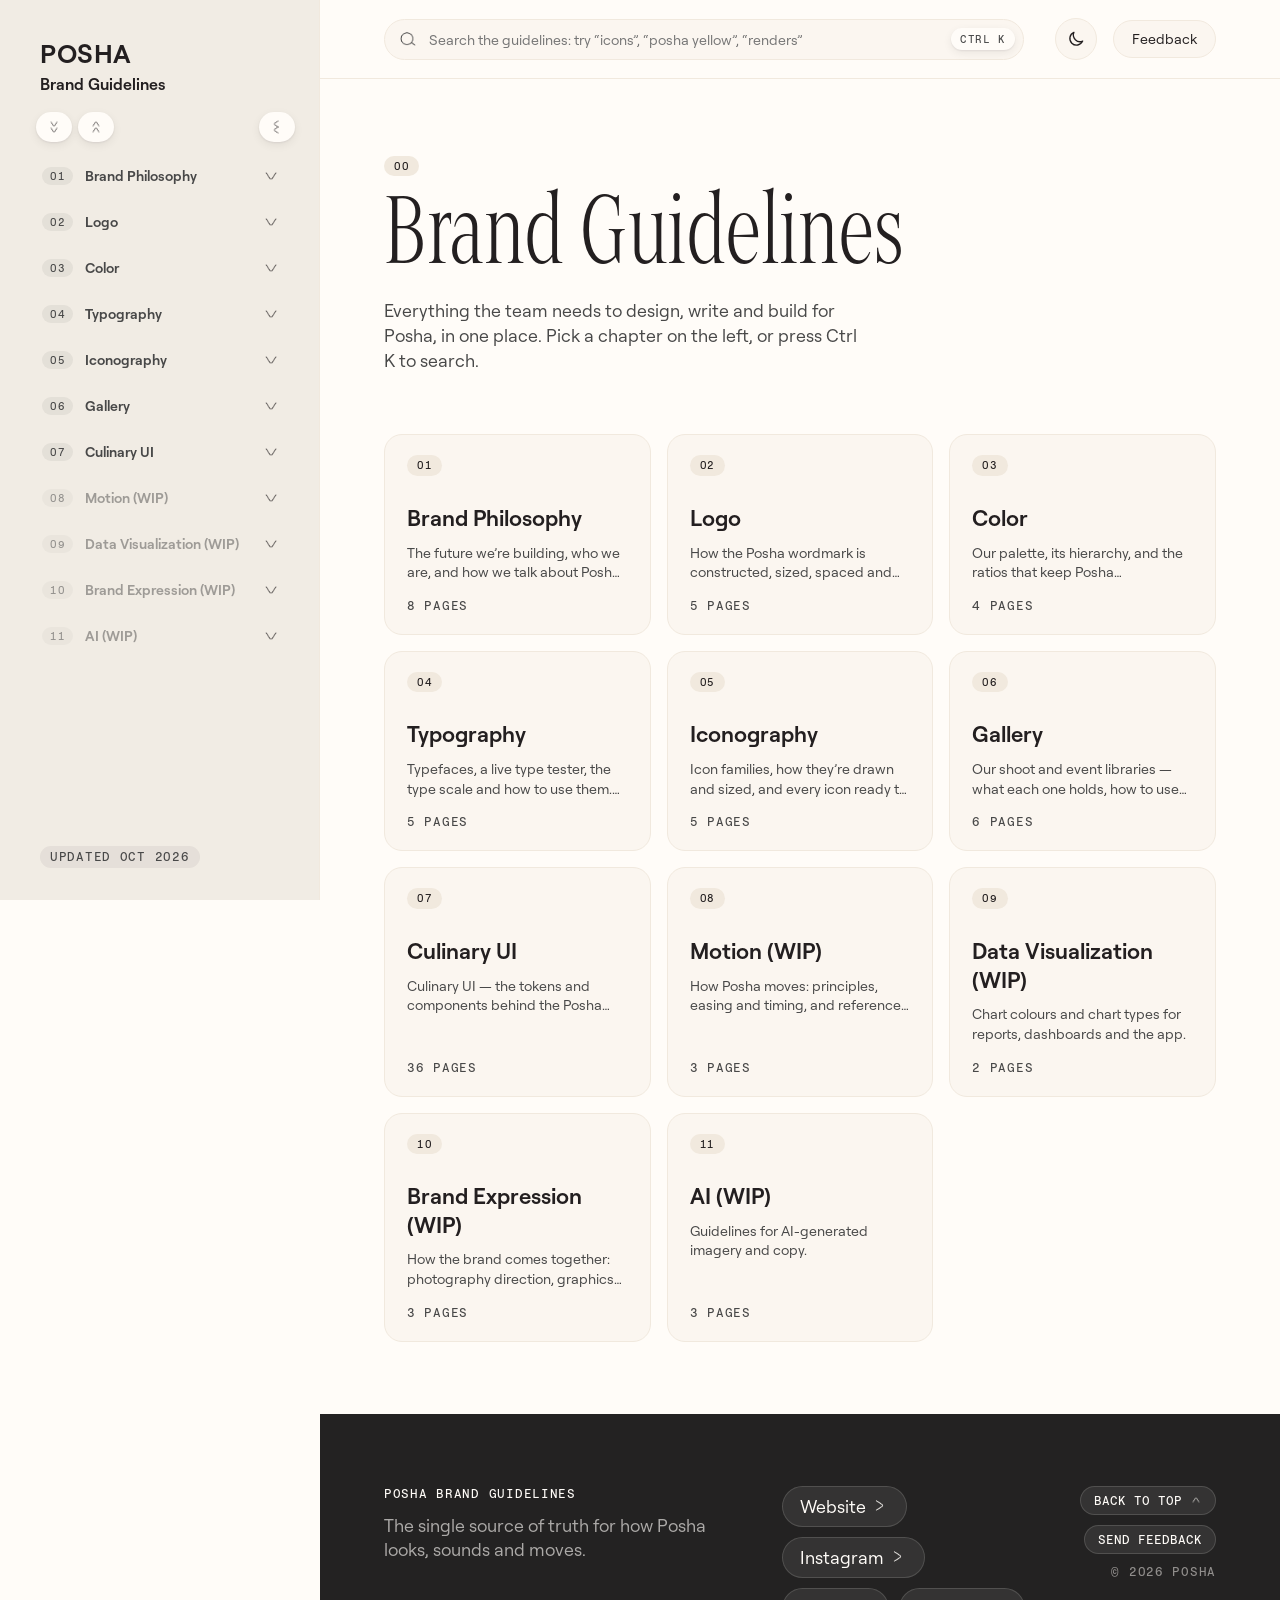
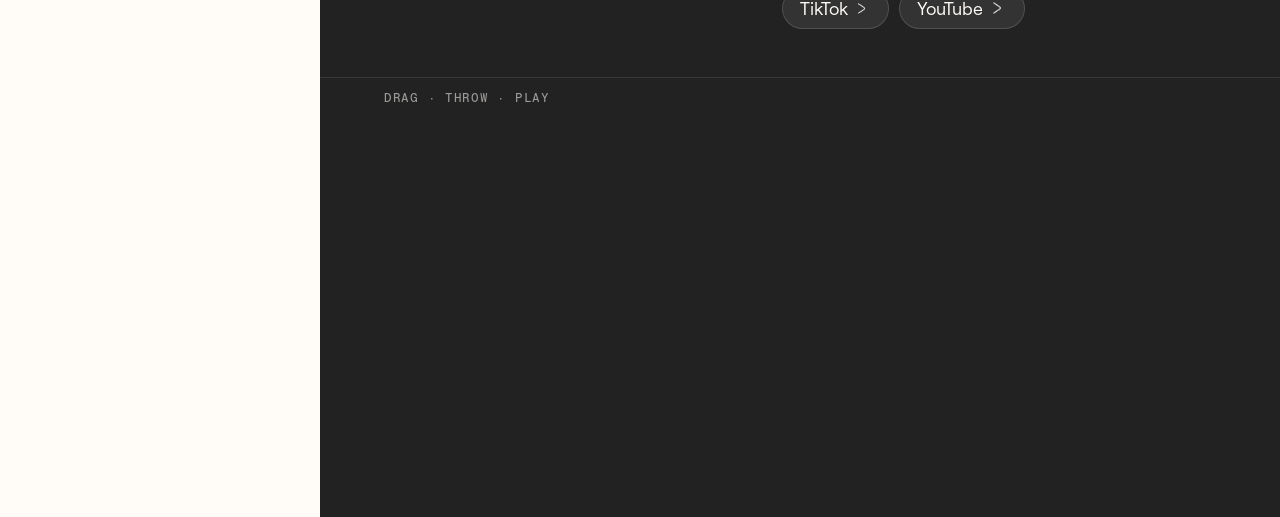
==== commit 5b6f8401: "Phone and lockup polish, robotics-first Who We Are - Lockups as in the mockups: desktop stacks "Bran" ====
--- a/code/index.html
+++ b/code/index.html
@@ -27,10 +27,11 @@
 <body>
   <!-- Mobile top bar -->
   <header class="topbar">
+    <!-- menu: three lines sized to the wordmark beside it (same height, a little wider), in the wordmark's black -->
+    <button class="icon-btn" id="menuBtn" aria-label="Open navigation">
+      <svg class="menu-lines" viewBox="0 0 27 24" width="27" height="24" aria-hidden="true"><path d="M0 4h27M0 12h27M0 20h27" stroke="currentColor" stroke-width="1.6" fill="none"/></svg>
+    </button>
     <a class="brand" href="#/" data-brand></a>
-    <button class="icon-btn" id="menuBtn" aria-label="Open navigation">
-      <svg viewBox="0 0 24 24" width="22" height="22"><path d="M3 7h18M3 12h18M3 17h18" stroke="currentColor" stroke-width="1.6" fill="none"/></svg>
-    </button>
   </header>
 
   <!-- Sidebar -->
@@ -42,9 +43,9 @@
       <kbd>Ctrl K</kbd>
     </button>
     <div class="nav-tools" role="group" aria-label="Menu">
-      <button type="button" class="nav-all" data-nav-all="open" title="Expand all" aria-label="Expand all"><span class="licon licon--down" aria-hidden="true"></span><span class="licon licon--down" aria-hidden="true"></span></button>
-      <button type="button" class="nav-all" data-nav-all="close" title="Collapse all" aria-label="Collapse all"><span class="licon licon--up" aria-hidden="true"></span><span class="licon licon--up" aria-hidden="true"></span></button>
-      <button type="button" class="nav-all nav-hide" data-menu-hide title="Hide menu" aria-label="Hide menu"><span class="licon licon--left" aria-hidden="true"></span><span class="licon licon--left" aria-hidden="true"></span></button>
+      <button type="button" class="nav-all" data-nav-all="open" aria-label="Expand menu"><span class="nav-all-ic"><span class="licon licon--down" aria-hidden="true"></span><span class="licon licon--down" aria-hidden="true"></span></span><span class="nav-all-label">Expand menu</span></button>
+      <button type="button" class="nav-all" data-nav-all="close" aria-label="Collapse menu"><span class="nav-all-ic"><span class="licon licon--up" aria-hidden="true"></span><span class="licon licon--up" aria-hidden="true"></span></span><span class="nav-all-label">Collapse menu</span></button>
+      <button type="button" class="nav-all nav-hide" data-menu-hide aria-label="Hide menu"><span class="nav-all-ic"><span class="licon licon--left" aria-hidden="true"></span><span class="licon licon--left" aria-hidden="true"></span></span><span class="nav-all-label">Hide menu</span></button>
     </div>
     <nav class="nav" id="nav" aria-label="Guidelines"></nav>
     <div class="sidebar-foot" id="sidebarFoot"></div>
@@ -57,7 +58,7 @@
     <div class="site-search" id="siteSearch">
       <label class="site-search-box">
         <button type="button" class="search-go" data-search-go aria-label="Show all results"><span class="licon licon--search" aria-hidden="true"></span></button>
-        <input id="searchInput" type="search" placeholder="Search the guidelines — try “icons”, “posha yellow”, “renders”, “logo misuse”" autocomplete="off"
+        <input id="searchInput" type="search" placeholder="Search the guidelines: try “icons”, “posha yellow”, “renders”" data-placeholder-short="Search the guidelines" autocomplete="off"
           role="combobox" aria-expanded="false" aria-controls="searchResults" aria-label="Search the guidelines">
         <kbd>Ctrl K</kbd>
       </label>
@@ -78,13 +79,18 @@
         <button type="button" class="fb-x" data-fb-close aria-label="Close">×</button>
       </div>
       <h2 class="fb-title" id="fbTitle">Help us cook this up.</h2>
-      <p class="fb-intro">These guidelines are a very early draft. Tell us what you’re trying to make and what would help you make it, or suggest something to add, like a missing asset, rule or example. If it’s about something specific, include a link to it. Every note goes straight to the brand team.</p>
+      <p class="fb-intro">This is a very early draft. Tell us what would help you, or what we should add. It goes straight to the brand team.</p>
       <div class="fb-row">
         <label class="fb-field"><span>Name</span><input name="name" autocomplete="name" required maxlength="120"></label>
         <label class="fb-field"><span>Email</span><input name="email" type="email" autocomplete="email" required maxlength="200"></label>
       </div>
       <label class="fb-field"><span>Your note</span><textarea name="feedback" rows="5" required maxlength="5000" aria-describedby="fbHint"></textarea></label>
-      <p class="fb-hint" id="fbHint">Fill in the blanks: <b>I want to ____,</b> and <b>____ will help me do it.</b></p>
+      <div class="fb-hint" id="fbHint">Suggested inputs:
+        <ul>
+          <li><b>I want to ____,</b> and <b>____ will help me do it.</b></li>
+          <li><b>I want you to include ____,</b> and <b>here’s the link: ____</b></li>
+        </ul>
+      </div>
       <label class="fb-hp" aria-hidden="true">Website <input name="website" tabindex="-1" autocomplete="off"></label>
       <p class="fb-status" role="status" aria-live="polite"></p>
       <div class="fb-actions">
--- a/code/css/styles.css
+++ b/code/css/styles.css
@@ -1014,7 +1014,7 @@
 
 /* Notes & placeholders — info = sage "Prep tip" band, warn = orange "alert" card */
 .note { padding: 18px 22px; background: var(--tip); border: 1px solid var(--tip-line); border-radius: var(--r-card); max-width: 760px; }
-.note strong { display: block; margin-bottom: 4px; }
+.note > strong { display: block; margin-bottom: 4px; } /* the title only; bold words in the body stay inline */
 .note p { font-size: var(--fs-small); line-height: var(--lh-small); }
 .note--warn { position: relative; padding: 20px 24px 20px 64px; background: var(--alert); border-color: var(--alert-line); }
 .note--warn strong { font-size: var(--fs-lead); line-height: var(--lh-lead); font-weight: 500; }
@@ -1723,7 +1723,7 @@
   --active: rgba(255, 252, 248, .1);
   --surface: #2E2D2C;
   --card: #2B2A29;
-  --track: #3A3837;
+  --track: #1C1B1B;   /* recessed, like Warm Neutral in light mode: chips and tracks sit below the raised pills */
   --tabbar: #2B2A29;
   --tip: #262B1E;
   --tip-line: #3D4A2B;
@@ -1780,3 +1780,74 @@
 [data-theme="dark"] .minsize-cell { --ink: #231F20; --mid-grey: #484848; --line: #F1E9DE; background: var(--posha-white); color: var(--ink); }
 [data-theme="dark"] .rw-say .rw-label { color: var(--mint); }
 [data-theme="dark"] .rule-box:not(.rule-box--dont) .rule-label, [data-theme="dark"] .coll-tag--key { color: var(--mint); }
+
+.fb-hint ul { margin: 6px 0 0; padding-left: 18px; }
+.fb-hint li + li { margin-top: 4px; }
+.fb-hint li::marker { color: var(--mid-grey); }
+
+/* Colour's tint slider is fixed to the side of the screen, so its wrapper takes no room: the gap above the
+   contents pills then matches every other section */
+.view > .section-intro:has(> .trail:only-child) { display: contents; }
+
+/* Shoot headers: same type as the rest of the guide (Roobert, not Epika italic), number as a chip */
+.shoot-head .display-heading { font: 500 var(--fs-h5)/var(--lh-h5) var(--font-ui); letter-spacing: -0.01em; font-style: normal; }
+.shoot-num { justify-self: start; padding: 5px 10px; border-radius: var(--r-pill); background: var(--track); font-size: var(--fs-micro); line-height: 1; color: var(--ink-2); }
+
+/* Stacked heroes (Gallery pages): summary sits a clear step below the title, in the same size as every other page summary */
+.hero--stacked { row-gap: 0; }
+.hero--stacked .hero-summary { margin-top: 24px; max-width: 560px; color: var(--muted); font-size: var(--fs-base); line-height: var(--lh-base); }
+
+/* Search pill: the icon sits as close to the left edge as it is to the top and bottom */
+.site-search-box { padding-left: 12px; gap: 10px; }
+/* Phones: the results list spans the whole bar, not just the narrow search pill, so names aren't cut off */
+@media (max-width: 600px) {
+  .appbar .site-search { position: static; }
+  .search-results { left: 12px; right: 12px; top: calc(100% + 6px); max-height: min(72vh, 560px); }
+}
+
+/* Website-line cards: the gap between the line and its tags matches the card padding */
+.quote { gap: 16px; padding: 22px 24px 24px; }
+.quote blockquote { line-height: 1.02; }
+@media (max-width: 600px) { .quote { justify-content: flex-start; gap: 10px; padding: 20px; } } /* the line's descender space makes up the rest, so it reads as 20px */
+
+/* Phone top bar: menu button on the left, then the lockup */
+@media (max-width: 900px) {
+  .topbar { justify-content: flex-start; gap: 6px; padding: 0 16px 0 8px; }
+  #menuBtn { color: var(--ink); width: auto; padding: 0 14px 0 12px; }
+  .topbar { gap: 4px; }
+}
+
+/* Narrow screens: the same section header as desktop (number chip above a strong title), and a clearer
+   step down from section title → statement → block heading */
+@container view (max-width: 819px) {
+  .view:not(.view--ui-system) .sub > .sub-title { flex-direction: column; align-items: flex-start; gap: 12px; font-size: clamp(1.6rem, 7cqi, 2.13rem); line-height: 1.15; }
+  .view:not(.view--ui-system) .sub > .sub-title .num { width: auto; top: 0; padding: 5px 10px; border-radius: var(--r-pill); background: var(--track); font-size: var(--fs-micro); color: var(--ink-2); }
+  .view:not(.view--ui-system) .sub > .sub-title + * { margin-top: 28px; }
+  .view:not(.view--ui-system) .statement--display .statement-text { font-size: clamp(2.2rem, 9cqi, 2.6rem); }
+  .view:not(.view--ui-system) .block-heading { font-size: 1.2rem; line-height: 1.3; }
+  .view:not(.view--ui-system) .blocks > * + .block-heading { margin-top: 48px; }
+}
+
+/* Desktop sidebar lockup: wordmark above "Brand Guidelines" in Roobert SemiBold, black, set exactly as wide as the
+   wordmark (fitSidebarBrand() in app.js sizes it), no divider. The phone top bar keeps the side-by-side lockup. */
+.sidebar > .brand { flex-direction: column; align-items: flex-start; gap: 10px; }
+.sidebar > .brand .brand-sub { padding-left: 0; border-left: 0; font: 600 16px/1 var(--font-ui); letter-spacing: 0; color: var(--ink); white-space: nowrap; }
+/* Phone top bar lockup, as in the mockup: no divider; "Brand Guidelines" in Roobert SemiBold black, on the wordmark's baseline */
+@media (max-width: 900px) {
+  .topbar .brand { align-items: flex-end; gap: 20px; height: 24px; } /* exactly the wordmark's height, so it lines up with the menu lines */
+  .topbar .brand-sub { padding-left: 0; border-left: 0; font: 600 17px/1 var(--font-ui); letter-spacing: 0; color: var(--ink); margin-bottom: -1px; }
+}
+/* The search bar is always in the top bar, so the menu drawer doesn't need its own search button */
+.sidebar .search-trigger { display: none !important; }
+
+/* Menu tool buttons: just the double-chevron at rest; on hover or keyboard focus they widen to say what they do */
+.nav-all { flex-direction: row; gap: 0; width: auto; min-width: 36px; padding: 0 11px; transition: box-shadow .15s, transform .15s, gap .2s ease; }
+.nav-all-ic { display: inline-flex; flex-direction: column; align-items: center; }
+.nav-all-label { max-width: 0; overflow: hidden; white-space: nowrap; opacity: 0; font: 500 var(--fs-small)/1 var(--font-ui); color: var(--ink); transition: max-width .25s ease, opacity .2s ease; }
+.nav-all:hover, .nav-all:focus-visible { gap: 8px; }
+.nav-all:hover .nav-all-label, .nav-all:focus-visible .nav-all-label { max-width: 130px; opacity: 1; }
+@media (hover: none) { .nav-all-label { display: none; } }
+/* Narrow layout: content lines up with the section title above it (no leftover indent) */
+@container view (max-width: 819px) {
+  .view:not(.view--ui-system) .sub > :not(.sub-title) { margin-left: 0; padding-left: 0; }
+}
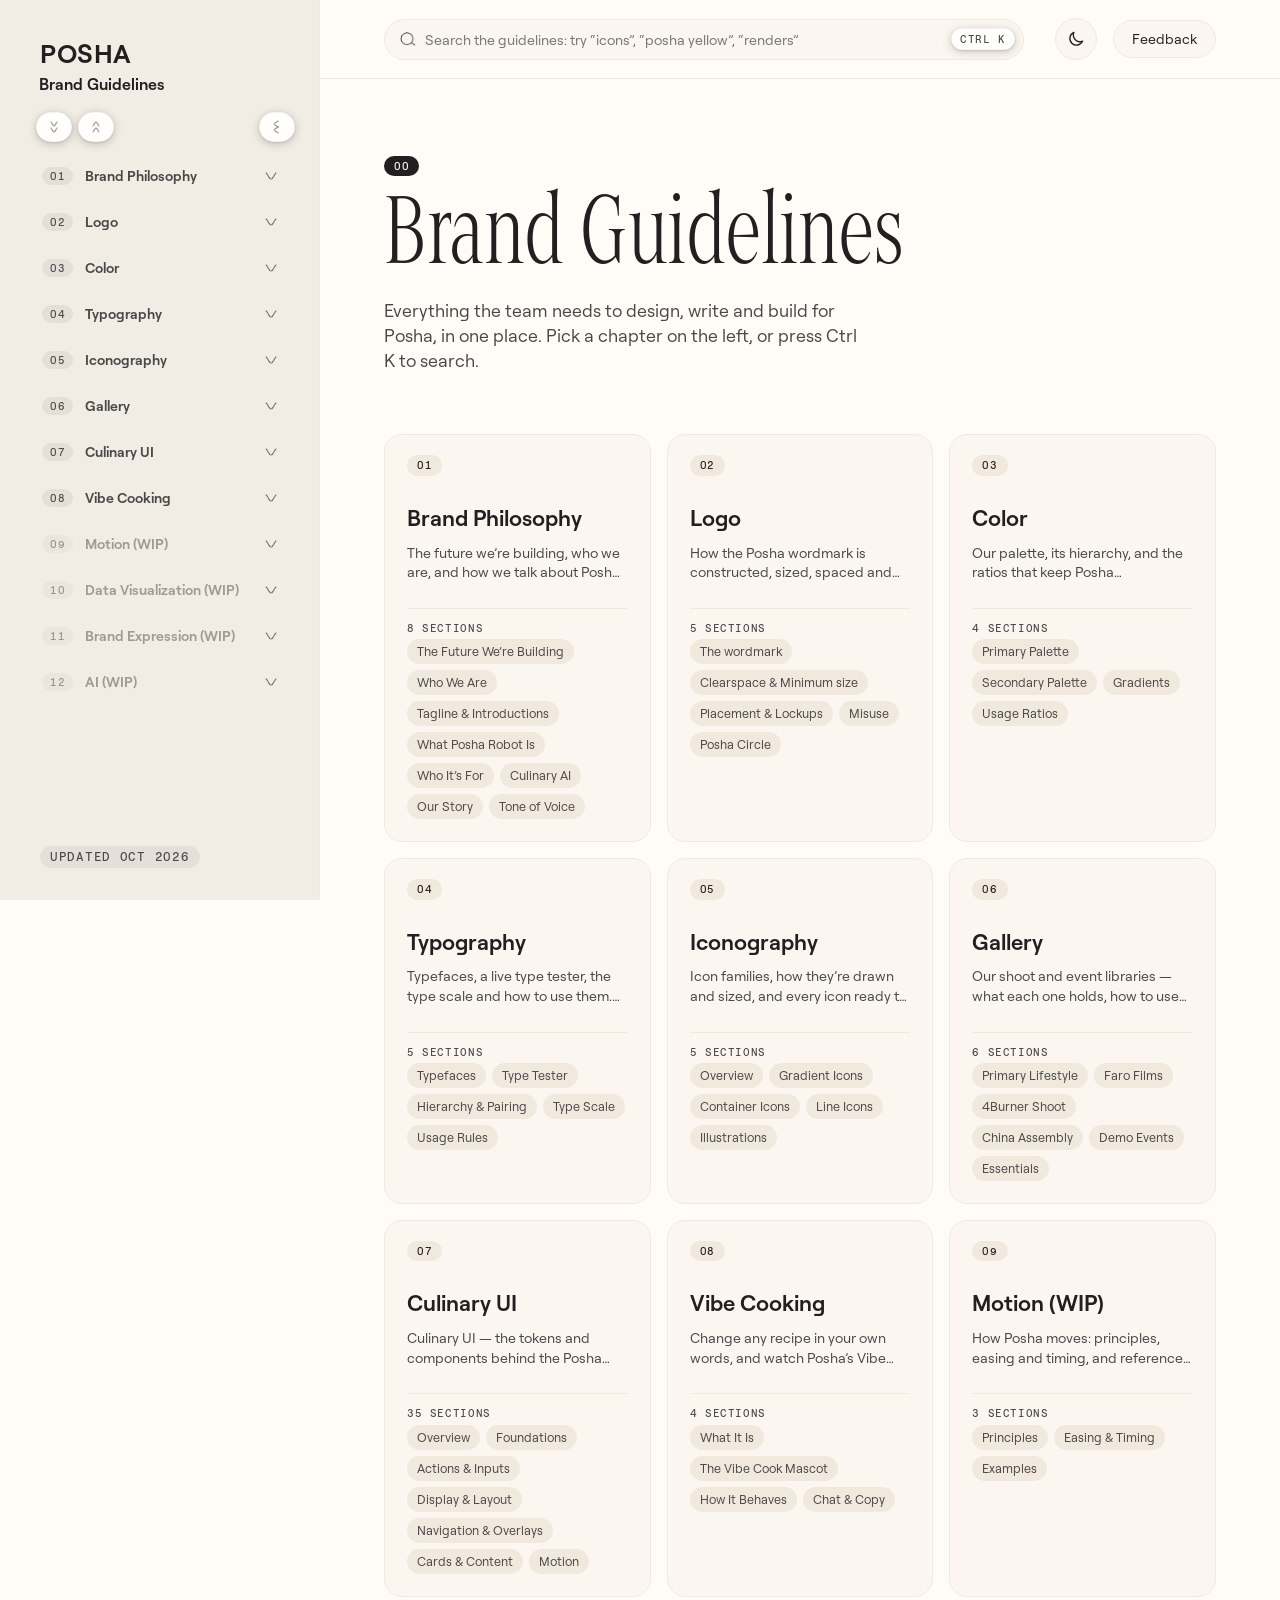
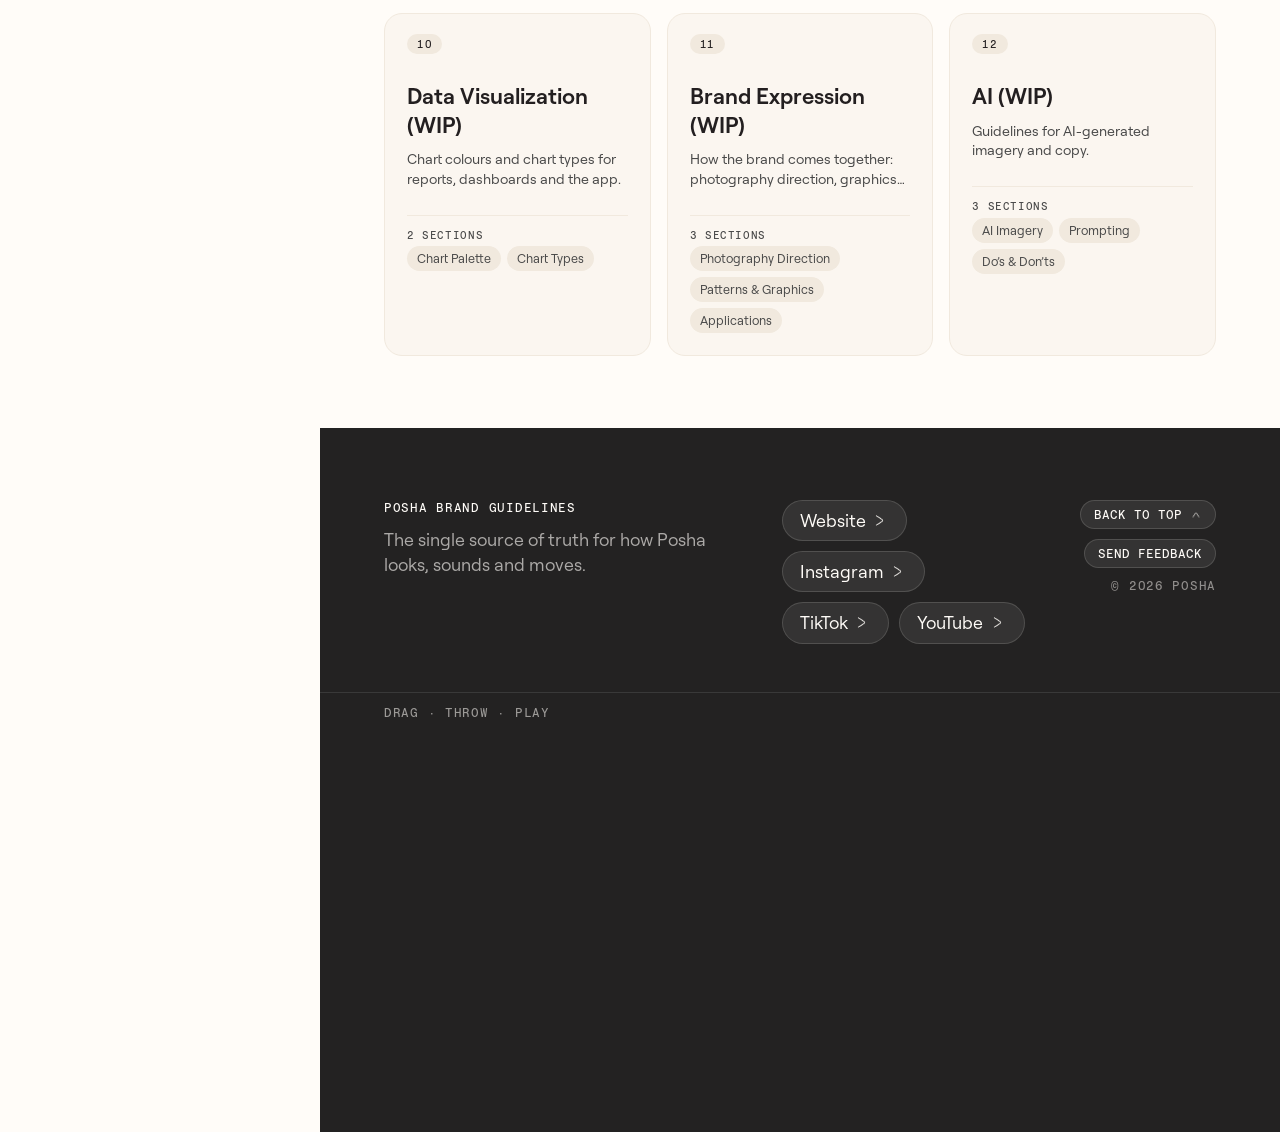
==== commit 2946dfd9: "Feedback form type in one system; third-level menu matches level two Co-Authored-By: Claude Opus 5.5" ====
--- a/code/index.html
+++ b/code/index.html
@@ -84,13 +84,12 @@
         <label class="fb-field"><span>Name</span><input name="name" autocomplete="name" required maxlength="120"></label>
         <label class="fb-field"><span>Email</span><input name="email" type="email" autocomplete="email" required maxlength="200"></label>
       </div>
-      <label class="fb-field"><span>Your note</span><textarea name="feedback" rows="5" required maxlength="5000" aria-describedby="fbHint"></textarea></label>
-      <div class="fb-hint" id="fbHint">Suggested inputs:
-        <ul>
-          <li><b>I want to ____,</b> and <b>____ will help me do it.</b></li>
-          <li><b>I want you to include ____,</b> and <b>here’s the link: ____</b></li>
+      <label class="fb-field"><span>What would help you?</span>
+        <ul class="fb-hint" id="fbHint" aria-label="Suggested inputs">
+          <li>I want to ____, and ____ will help me do it.</li>
+          <li>I want you to include ____, and here’s the link: ____</li>
         </ul>
-      </div>
+        <textarea name="feedback" rows="5" required maxlength="5000" aria-describedby="fbHint"></textarea></label>
       <label class="fb-hp" aria-hidden="true">Website <input name="website" tabindex="-1" autocomplete="off"></label>
       <p class="fb-status" role="status" aria-live="polite"></p>
       <div class="fb-actions">
--- a/code/css/styles.css
+++ b/code/css/styles.css
@@ -61,7 +61,7 @@
   --line: var(--warm-neutral);
   --line-strong: var(--mid-grey);
   --paper: var(--posha-white);
-  --raised: var(--posha-white);   /* pills, active tabs, buttons that sit on a surface */
+  --raised: #FFFEFC;              /* pills, active tabs, buttons: Off-White at 50% over White, as in the UI buttons */
   --sidebar: var(--jet-black);
   --hover: var(--light-grey);
   --active: var(--warm-neutral);
@@ -80,7 +80,8 @@
   --tip-line: color-mix(in srgb, var(--mint) 22%, color-mix(in srgb, var(--dark-olive) 16%, var(--posha-white)));
   --alert: color-mix(in srgb, var(--paprika) 7%, var(--posha-white));            /* "Soaking alert" card */
   --alert-line: color-mix(in srgb, var(--paprika) 60%, var(--posha-white));
-  --lift: 0 1px 2px rgba(35, 31, 32, .08), 0 3px 10px rgba(35, 31, 32, .07);    /* raised pills & buttons */
+  /* Raised pills & buttons, from the Posha UI buttons (Framer): two drop shadows plus a 0.5px inside stroke of #525252 at 10% */
+  --lift: 0 2px 8px 1px rgba(0, 0, 0, .15), 0 1px 2px 0 rgba(149, 149, 149, .3), inset 0 0 0 .5px rgba(82, 82, 82, .1);
 
   /* Shapes */
   --r-card: 18px;
@@ -1685,14 +1686,14 @@
    Off-White paper, Cream fields, Black pill to send, line-icon arrow */
 .fb { width: min(560px, calc(100vw - 32px)); }
 .fb-form { gap: 18px; padding: 28px 32px 32px; }
-.fb-chip { display: inline-flex; padding: 6px 12px; border-radius: var(--r-pill); background: var(--posha-yellow); font: var(--fs-micro)/1 var(--font-mono); letter-spacing: var(--track-mono); text-transform: uppercase; color: var(--black); }
+.fb-chip { display: inline-flex; padding: 6px 12px; border-radius: var(--r-pill); background: var(--mint); font: var(--fs-micro)/1 var(--font-mono); letter-spacing: var(--track-mono); text-transform: uppercase; color: var(--black); }
 .fb-title { margin: 4px 0 0; font: 400 clamp(2.4rem, 6vw, 3.2rem)/1 var(--font-display); color: var(--ink); text-wrap: balance; }
 .fb-intro { margin: 0; font-size: var(--fs-base); line-height: 1.45; color: var(--ink-2); text-wrap: pretty; }
 .fb-row { display: grid; grid-template-columns: 1fr 1fr; gap: 12px; }
 .fb-field input, .fb-field textarea { background: var(--cream); border-color: transparent; }
 .fb-field textarea { min-height: 132px; line-height: 1.5; }
 .fb-field textarea::placeholder { color: rgba(35, 34, 34, .45); }
-.fb-hint { margin: -8px 0 0; font-size: var(--fs-small); line-height: 1.45; color: var(--mid-grey); }
+.fb-hint { margin: 0; font-size: var(--fs-small); line-height: 1.45; color: var(--mid-grey); }
 .fb-hint b { font-weight: 500; color: var(--ink); }
 .fb-send { display: inline-flex; align-items: center; gap: 8px; }
 .fb-send .licon { font-size: 1.1em; }
@@ -1798,7 +1799,7 @@
 .hero--stacked .hero-summary { margin-top: 24px; max-width: 560px; color: var(--muted); font-size: var(--fs-base); line-height: var(--lh-base); }
 
 /* Search pill: the icon sits as close to the left edge as it is to the top and bottom */
-.site-search-box { padding-left: 12px; gap: 10px; }
+.site-search-box { padding-left: 12px; gap: 6px; }
 /* Phones: the results list spans the whole bar, not just the narrow search pill, so names aren't cut off */
 @media (max-width: 600px) {
   .appbar .site-search { position: static; }
@@ -1851,3 +1852,83 @@
 @container view (max-width: 819px) {
   .view:not(.view--ui-system) .sub > :not(.sub-title) { margin-left: 0; padding-left: 0; }
 }
+
+/* Markers by level, the same everywhere (menu, contents pills, page headers):
+   1. Chapter number (01): solid Black pill, like the current chapter in the menu
+   2. Section number (01.3): Warm Neutral pill, like the contents pills
+   3. Block labels (TAGLINE · USE EVERYWHERE): outlined pill
+   4. Item numbers inside cards (01, 02): plain grey mono */
+.hero-head > .num:not(.num--sub) { background: var(--ink); color: var(--paper); }
+.hero-head > .num:not(.num--sub) .crumb { color: color-mix(in srgb, var(--paper) 65%, transparent); }
+.view:not(.view--ui-system) .statement-label { background: transparent; box-shadow: inset 0 0 0 1px color-mix(in srgb, var(--ink) 28%, transparent); color: var(--ink-2); }
+.view:not(.view--ui-system) .principles .num { padding: 0; background: none; color: var(--mid-grey); }
+
+/* statement size 'h1': the biggest size in the type scale (H1, Epika, 6rem), scaling down only when the column is narrow */
+.view .statement--h1 .statement-text,
+.view:not(.view--ui-system) .statement--display.statement--h1 .statement-text { font: 400 min(var(--fs-h1), 15cqi)/var(--lh-h1) var(--font-display); letter-spacing: -0.005em; }
+
+/* Numbered cards: a small Warm Neutral number pill above the heading */
+.view:not(.view--ui-system) .principles li > .num { padding: 4px 8px; background: var(--track); font-size: var(--fs-micro); color: var(--ink-2); }
+.view:not(.view--ui-system) .principles li > .num + strong { margin-top: 12px; }
+/* the heading now opens the card (its number is inside it), so no extra space above it */
+.view:not(.view--ui-system) .principles li > strong:first-child { margin-top: 0; }
+/* Cards a little tighter: 18px above the heading, 20px at the sides and bottom */
+.view:not(.view--ui-system) .principles li { padding: 18px 20px 20px; }
+
+/* Vibe Cooking: the live mascot prototype, embedded */
+.vc-proto { overflow: hidden; }
+.vc-proto iframe { background: transparent; }
+.vc-proto iframe { display: block; width: 100%; height: min(80vh, 720px); border: 0; }
+
+/* Warning above the Vibe Cooking prototype: a soft Chili Red tint, clear but not alarming */
+.vc-warn { padding: 20px 24px 22px; border-radius: var(--r-card); background: color-mix(in srgb, #FF2E20 9%, var(--paper)); box-shadow: inset 0 0 0 1px color-mix(in srgb, #FF2E20 30%, transparent); }
+.vc-warn-tag { display: inline-flex; padding: 5px 10px; border-radius: var(--r-pill); background: #FF2E20; color: var(--posha-white); font: var(--fs-micro)/1 var(--font-mono); letter-spacing: var(--track-mono); text-transform: uppercase; }
+.vc-warn strong { display: block; margin-top: 12px; font: 500 var(--fs-h5)/1.2 var(--font-ui); letter-spacing: -0.01em; color: var(--ink); }
+.vc-warn p { margin: 6px 0 0; max-width: 620px; font-size: var(--fs-base); line-height: 1.45; color: var(--ink-2); }
+.blocks > .vc-warn + * { margin-top: 24px; }
+
+/* Prototype + panel side by side; stacked on narrow screens */
+.vc-demo { display: grid; grid-template-columns: minmax(0, 1.25fr) minmax(220px, 1fr); gap: 24px; align-items: start; }
+.vc-panel { position: sticky; top: 110px; display: flex; flex-direction: column; gap: 18px; padding: 20px; border: 1px solid var(--line); border-radius: var(--r-card); background: var(--card); }
+.vc-k { display: block; margin-bottom: 8px; font: var(--fs-micro)/1 var(--font-mono); letter-spacing: var(--track-mono); text-transform: uppercase; color: var(--mid-grey); }
+.vc-field select { width: 100%; padding: 11px 14px; border: 1px solid var(--line); border-radius: var(--r-inner); background: var(--paper); font: var(--fs-small)/1.2 var(--font-ui); color: var(--ink); }
+.vc-dish strong { display: block; font: 500 1.2rem/1.25 var(--font-ui); color: var(--ink); }
+.vc-ings { display: flex; flex-wrap: wrap; gap: 6px; margin: 12px 0 0; padding: 0; list-style: none; }
+.vc-ings li { padding: 6px 11px; border-radius: var(--r-pill); background: var(--raised); box-shadow: var(--lift); font-size: var(--fs-small); line-height: 1.2; color: var(--ink); }
+.vc-ings li.is-spice { background: var(--track); box-shadow: none; }
+.vc-times { display: block; margin-top: 12px; font-size: var(--fs-small); color: var(--muted); }
+.vc-hint { margin: 0; font-size: var(--fs-small); line-height: 1.45; color: var(--muted); }
+@container view (max-width: 819px) { .vc-demo { grid-template-columns: 1fr; } .vc-panel { position: static; } }
+
+/* Home cards: a compact run-in list of sub-sections under a small count label */
+.home-subs { display: block; margin-top: 16px; padding-top: 14px; border-top: 1px solid var(--line); }
+.home-subs-k { display: block; margin-bottom: 6px; font: var(--fs-micro)/1 var(--font-mono); letter-spacing: var(--track-mono); text-transform: uppercase; color: var(--mid-grey); }
+.home-subs-list { display: flex; flex-wrap: wrap; gap: 6px; }
+.home-subs-list > span { padding: 5px 10px; border-radius: var(--r-pill); background: var(--track); font-size: .78rem; line-height: 1.2; white-space: nowrap; color: var(--ink-2); }
+/* The active menu pill's shadow needs room inside the menu's clipping box (used for the open/close animation) */
+.nav .nav-sub > li > a, .nav .nav-sub2 a { margin-right: 14px; }
+.nav .nav-group > .nav-sub-wrap > .nav-sub { padding-left: 14px; }
+.nav .nav-group > .nav-sub-wrap > .nav-sub > li > a { padding-left: 32px; } /* keeps the text where it was */
+.nav-group > .nav-sub-wrap > .nav-sub > li:first-child { margin-top: 6px; }
+.nav-group > .nav-sub-wrap > .nav-sub > li:last-child { margin-bottom: 14px; }
+/* Optical alignment: pull "Brand Guidelines" left by the B's side bearing so its stem lines up with the P's */
+.sidebar > .brand .brand-sub { margin-left: -0.07em; }
+
+/* Feedback form type in one system: Roobert Mono caps labels; field text, hints and intro in Roobert at two sizes */
+.fb-field span { margin-bottom: 2px; }
+.fb .fb-hint { margin: 0 0 6px; padding: 0; list-style: none; font-size: var(--fs-small); line-height: 1.45; color: var(--muted); }
+.fb .fb-hint li { position: relative; padding-left: 14px; }
+.fb .fb-hint li::before { content: '–'; position: absolute; left: 0; color: color-mix(in srgb, var(--ink) 35%, transparent); }
+.fb .fb-hint li + li { margin-top: 2px; }
+.fb-intro { font-size: var(--fs-base); }
+.fb-field input, .fb-field textarea { font-size: var(--fs-small); }
+
+/* Third-level menu items behave like the level above: pill shape, soft light hover, raised white pill when active,
+   no dash marker on the line */
+.nav-sub2 a { border-radius: var(--r-pill); padding: 8px 14px; }
+.nav-sub2 a::before { display: none; }
+.nav-sub2 a:hover { background: rgba(255, 252, 248, .6); }
+.nav-sub2 a.active, .nav-sub2 a.active:hover { background: var(--raised); box-shadow: var(--lift); font-weight: 600; }
+.nav-sub2 { padding-left: 12px; }
+.nav-sub2 li:last-child { margin-bottom: 12px; }
+[data-theme="dark"] .nav-sub2 a:hover { background: rgba(255, 252, 248, .06); }
